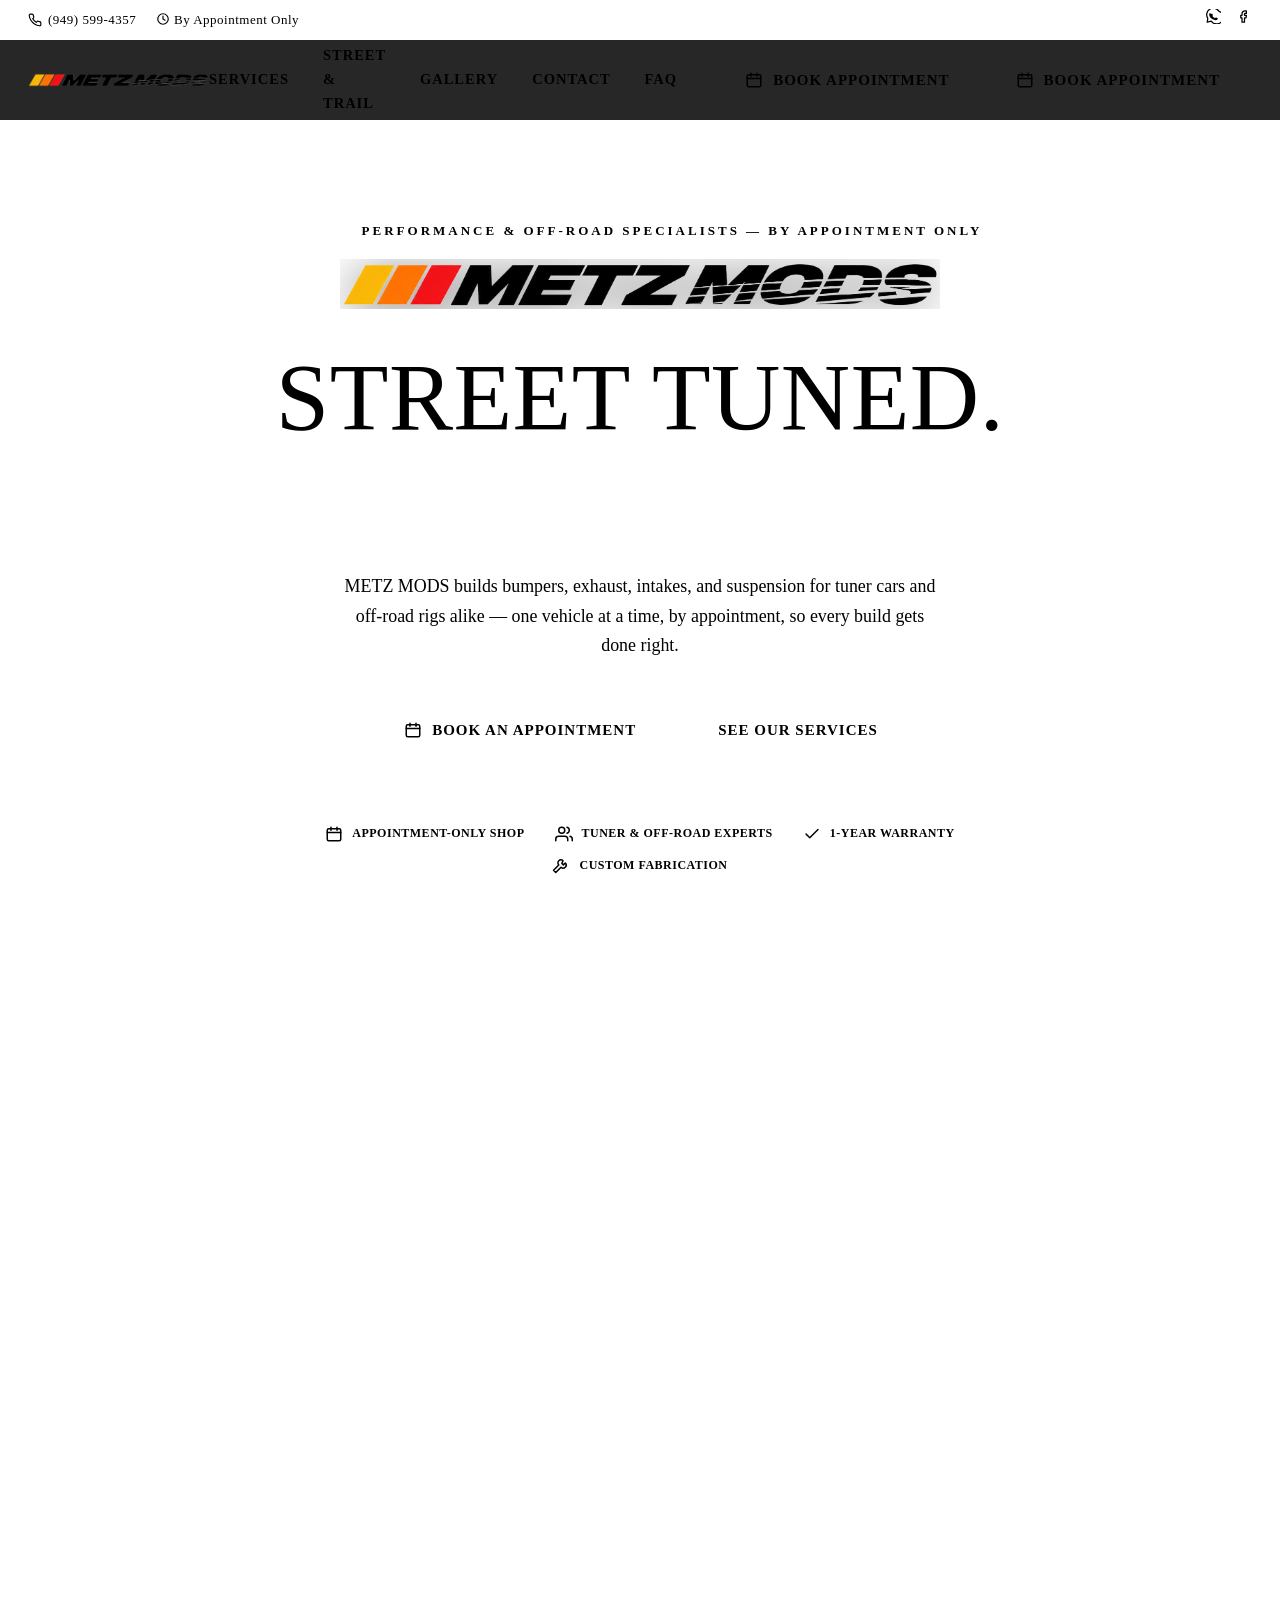
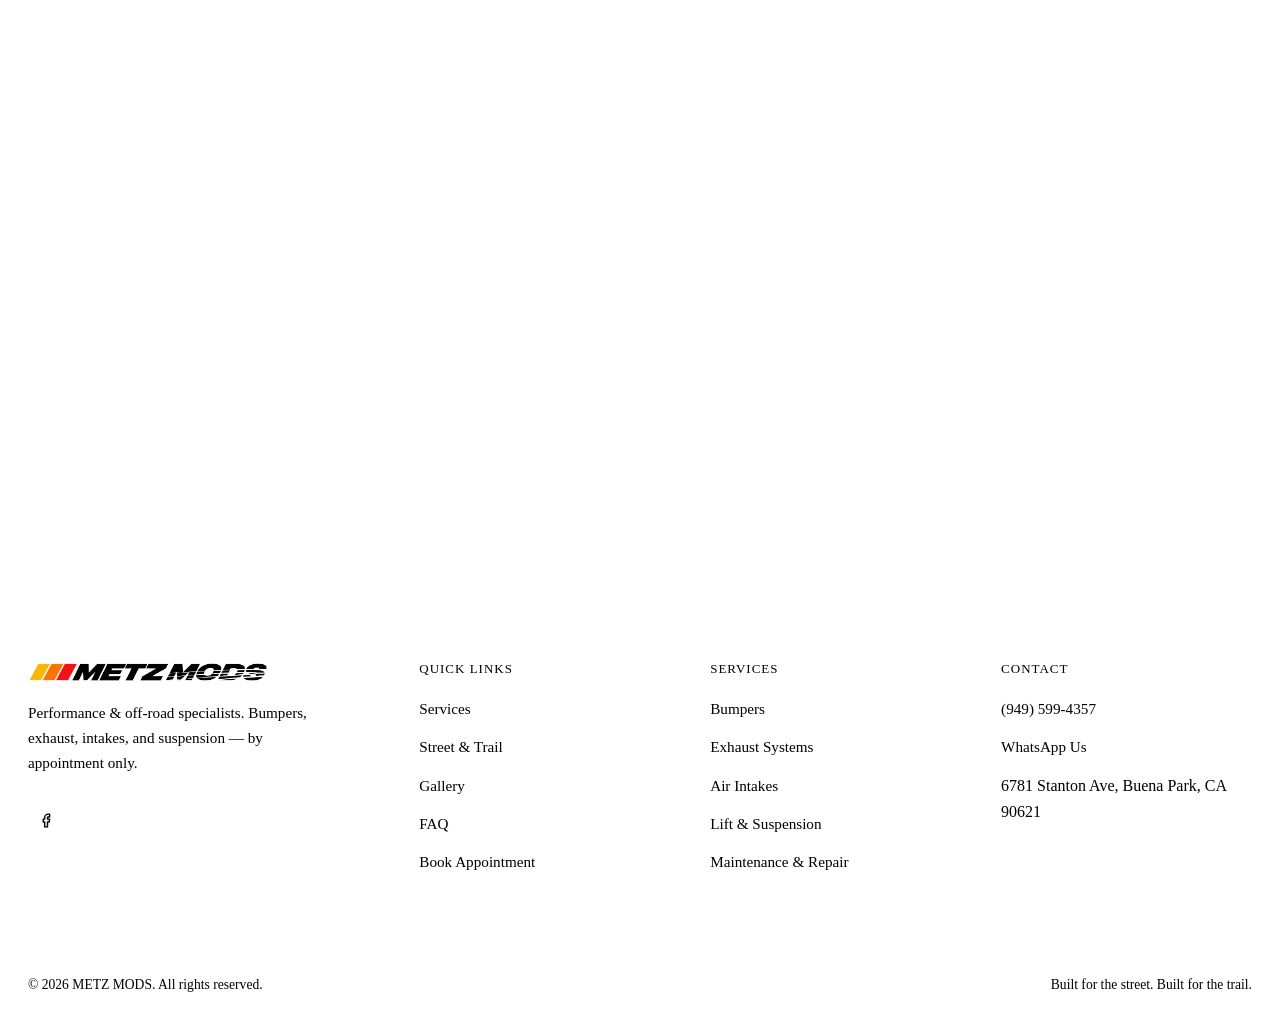
==== index.html @ 1cc4e823 "Add files via upload" ====
<!DOCTYPE html>
<html lang="en">
<head>
<meta charset="UTF-8">
<meta name="viewport" content="width=device-width, initial-scale=1.0">
<title>METZ MODS | Performance &amp; Off-Road Modification Shop</title>
<meta name="description" content="METZ MODS builds bumpers, exhaust, air intakes, and lift & suspension for tuner cars and off-road rigs, plus brakes, fluids, and engine & transmission maintenance. By appointment only in Buena Park, CA.">
<meta name="theme-color" content="#0a0a0a">
<meta property="og:title" content="METZ MODS | Performance & Off-Road Modification Shop">
<meta property="og:description" content="Performance builds and maintenance for tuner cars and off-road rigs — bumpers, exhaust, intakes, suspension, brakes, fluids, and more. By appointment only.">
<meta property="og:type" content="website">
<link rel="icon" href="data:image/svg+xml,<svg xmlns='http://www.w3.org/2000/svg' viewBox='0 0 100 100'><text y='.9em' font-size='90'>🏁</text></svg>">
<link rel="preconnect" href="https://fonts.googleapis.com">
<link rel="preconnect" href="https://fonts.gstatic.com" crossorigin>
<link href="https://fonts.googleapis.com/css2?family=Bebas+Neue&family=Barlow:ital,wght@0,400;0,500;0,600;0,700;1,600&family=Barlow+Condensed:wght@500;600;700&display=swap" rel="stylesheet">
<link rel="stylesheet" href="styles.css">
</head>
<body>
<a href="#main" class="skip-link">Skip to content</a>

<!-- Hidden SVG icon library -->
<svg style="display:none" aria-hidden="true">
<symbol id="i-phone" viewBox="0 0 24 24"><path d="M22 16.92v3a2 2 0 0 1-2.18 2 19.79 19.79 0 0 1-8.63-3.07 19.5 19.5 0 0 1-6-6 19.79 19.79 0 0 1-3.07-8.67A2 2 0 0 1 4.11 2h3a2 2 0 0 1 2 1.72c.13.96.36 1.9.7 2.81a2 2 0 0 1-.45 2.11L8.09 9.91a16 16 0 0 0 6 6l1.27-1.27a2 2 0 0 1 2.11-.45c.91.34 1.85.57 2.81.7A2 2 0 0 1 22 16.92z"/></symbol>
<symbol id="i-mail" viewBox="0 0 24 24"><rect x="3" y="5" width="18" height="14" rx="2"/><path d="M3 7l9 6 9-6"/></symbol>
<symbol id="i-pin" viewBox="0 0 24 24"><path d="M12 21s-7-6.5-7-11a7 7 0 0 1 14 0c0 4.5-7 11-7 11z"/><circle cx="12" cy="10" r="2.5"/></symbol>
<symbol id="i-clock" viewBox="0 0 24 24"><circle cx="12" cy="12" r="9"/><path d="M12 7v5l3.5 2"/></symbol>
<symbol id="i-check" viewBox="0 0 24 24"><path d="M20 6L9 17l-5-5"/></symbol>
<symbol id="i-chevron" viewBox="0 0 24 24"><path d="M6 9l6 6 6-6"/></symbol>
<symbol id="i-arrow" viewBox="0 0 24 24"><path d="M5 12h14M13 6l6 6-6 6"/></symbol>
<symbol id="i-menu" viewBox="0 0 24 24"><path d="M3 6h18M3 12h18M3 18h18"/></symbol>
<symbol id="i-close" viewBox="0 0 24 24"><path d="M18 6L6 18M6 6l12 12"/></symbol>
<symbol id="i-calendar" viewBox="0 0 24 24"><rect x="3" y="5" width="18" height="16" rx="2"/><path d="M3 10h18M8 3v4M16 3v4"/></symbol>
<symbol id="i-wrench" viewBox="0 0 24 24"><path d="M14.7 6.3a4 4 0 1 0-5.66 5.66L2 19l3 3 7.04-7.04a4 4 0 0 0 5.66-5.66l-2.5 2.5-2-2z"/></symbol>
<symbol id="i-shield" viewBox="0 0 24 24"><path d="M12 3l8 3v6c0 5-3.5 8.5-8 9-4.5-.5-8-4-8-9V6z"/></symbol>
<symbol id="i-tag" viewBox="0 0 24 24"><path d="M20.6 12.6L12.6 20.6a2 2 0 0 1-2.83 0l-8-8V3h9.4l8.4 8.4a2 2 0 0 1 0 2.83z"/><circle cx="7.5" cy="7.5" r="1.2"/></symbol>
<symbol id="i-users" viewBox="0 0 24 24"><path d="M17 21v-2a4 4 0 0 0-4-4H5a4 4 0 0 0-4 4v2"/><circle cx="9" cy="7" r="4"/><path d="M23 21v-2a4 4 0 0 0-3-3.87M16 3.13a4 4 0 0 1 0 7.75"/></symbol>
<symbol id="i-car" viewBox="0 0 24 24"><path d="M5 17h14M5 17a2 2 0 1 1-4 0M5 17V9l2-4h10l2 4v8M19 17a2 2 0 1 0 4 0M1 13h22"/></symbol>
<symbol id="i-truck" viewBox="0 0 24 24"><path d="M3 17V7a1 1 0 0 1 1-1h9v11M3 17a2 2 0 1 0 4 0M3 17h4m6 0a2 2 0 1 0 4 0m-4 0h4m0 0h3v-5l-3-4h-3v9"/></symbol>
<symbol id="i-whatsapp" viewBox="0 0 24 24"><path d="M20.5 3.5a10.5 10.5 0 0 0-17.7 11.4L2 21l6.3-1.7A10.5 10.5 0 1 0 20.5 3.5z"/><path d="M8.4 8.1c.3-.5.5-.5.8-.5h.5c.2 0 .4 0 .5.5.2.4.6 1.5.7 1.6.1.2.1.3 0 .5s-.2.3-.4.5-.3.3-.1.6c.2.3.7 1.2 1.6 1.9 1.1.9 1.9 1.2 2.2 1.4.3.1.5.1.6-.1.2-.2.6-.7.8-1 .2-.2.4-.2.6-.1.3.1 1.6.8 1.9.9.3.1.5.2.6.3.1.2.1.9-.2 1.7-.4.8-1.8 1.4-2.5 1.5-.6.1-1.4.2-4.5-1-3.2-1.3-5.1-4.4-5.2-4.6-.1-.2-1.2-1.7-1.2-3.2s.8-2.3 1.1-2.6z" fill="currentColor" stroke="none"/></symbol>
<symbol id="i-facebook" viewBox="0 0 24 24"><path d="M15 3h-2a5 5 0 0 0-5 5v2H6v4h2v7h4v-7h2.5l.5-4H12V8a1 1 0 0 1 1-1h2z"/></symbol>
</svg>

<!-- ============ UTILITY BAR ============ -->
<div class="utility-bar">
  <div class="container">
    <div class="utility-left">
      <a href="tel:+19495994357"><svg class="icon"><use href="#i-phone"/></svg>(949) 599-4357</a>
      <span><svg class="icon" style="color:var(--orange);vertical-align:-2px;"><use href="#i-clock"/></svg> By Appointment Only</span>
    </div>
    <div class="utility-social">
      <a href="https://wa.me/19495994357" target="_blank" rel="noopener" aria-label="WhatsApp"><svg class="icon"><use href="#i-whatsapp"/></svg></a>
      <a href="#" aria-label="Facebook"><svg class="icon"><use href="#i-facebook"/></svg></a>
    </div>
  </div>
</div>

<!-- ============ HEADER ============ -->
<header id="site-header">
  <div class="container">
    <nav>
      <a href="index.html" class="brand" aria-label="Metz Mods home">
        <img src="metz-logo.webp" alt="Metz Mods" class="brand-logo">
      </a>
      <div class="nav-links" id="navLinks">
        <button class="nav-toggle close-menu" id="closeMenu" aria-label="Close menu"><svg class="icon"><use href="#i-close"/></svg></button>
        <a href="index.html#services" data-nav>Services</a>
        <a href="index.html#street-trail" data-nav>Street &amp; Trail</a>
        <a href="index.html#gallery" data-nav>Gallery</a>
        <a href="index.html#contact" data-nav>Contact</a>
        <a href="faq.html" data-nav>FAQ</a>
        <a href="index.html#contact" class="btn btn-primary" data-nav><svg class="icon"><use href="#i-calendar"/></svg>Book Appointment</a>
      </div>
      <div class="nav-cta">
        <a href="index.html#contact" class="btn btn-primary"><svg class="icon"><use href="#i-calendar"/></svg>Book Appointment</a>
        <button class="nav-toggle" id="openMenu" aria-label="Open menu" aria-expanded="false"><svg class="icon"><use href="#i-menu"/></svg></button>
      </div>
    </nav>
  </div>
</header>

<main id="main">

<!-- ============ HERO ============ -->
  <section class="hero">
    <div class="hero-bg" aria-hidden="true"></div>
    <div class="container hero-inner">
      <p class="kicker hero-anim d1" style="justify-content:center;"><span style="width:22px;height:2px;background:var(--gradient);display:inline-block;"></span> Performance &amp; Off-Road Specialists — By Appointment Only</p>
      <div class="hero-logo hero-anim d2" role="img" aria-label="Metz Mods logo"></div>
      <h1 class="hero-anim d3"><span>Street Tuned.</span><span class="gradient-text">Trail Ready.</span></h1>
      <p class="hero-sub hero-anim d4">METZ MODS builds bumpers, exhaust, intakes, and suspension for tuner cars and off-road rigs alike — one vehicle at a time, by appointment, so every build gets done right.</p>
      <div class="hero-ctas hero-anim d5">
        <a href="#contact" class="btn btn-primary"><svg class="icon"><use href="#i-calendar"/></svg>Book an Appointment</a>
        <a href="#services" class="btn btn-outline">See Our Services</a>
      </div>
      <div class="hero-badges hero-anim d6">
        <div class="hero-badge"><svg class="icon"><use href="#i-calendar"/></svg><span>Appointment-Only Shop</span></div>
        <div class="hero-badge"><svg class="icon"><use href="#i-users"/></svg><span>Tuner &amp; Off-Road Experts</span></div>
        <div class="hero-badge"><svg class="icon"><use href="#i-check"/></svg><span>1-Year Warranty</span></div>
        <div class="hero-badge"><svg class="icon"><use href="#i-wrench"/></svg><span>Custom Fabrication</span></div>
      </div>
    </div>
  </section>

  <!-- ============ CONTACT / BOOKING ============ -->
  <section id="contact">
    <div class="container">
      <div class="section-head reveal">
        <p class="kicker">Let's Build Something</p>
        <h2>Book Your Appointment</h2>
        <p>The fastest way to book is a phone call — we'll talk through your vehicle and get you on the schedule right there.</p>
      </div>
      <div class="contact-primary reveal">
        <a href="tel:+19495994357" class="btn btn-primary contact-call-btn">
          <svg class="icon"><use href="#i-phone"/></svg>
          Call (949) 599-4357
        </a>
        <a href="https://wa.me/19495994357?text=Hi%2C%20I%27d%20like%20to%20book%20an%20appointment%20at%20METZ%20MODS." class="contact-whatsapp-link" target="_blank" rel="noopener">
          <svg class="icon"><use href="#i-whatsapp"/></svg>
          Can't talk? Message us on WhatsApp instead
        </a>
      </div>
      <div class="contact-info-strip reveal">
        <div class="info-block"><div class="icon-badge"><svg><use href="#i-pin"/></svg></div><div><h4>Shop Location</h4><p>6781 Stanton Ave<br>Buena Park, CA 90621</p></div></div>
        <div class="info-block"><div class="icon-badge"><svg><use href="#i-clock"/></svg></div><div><h4>Hours</h4><p>By Appointment Only</p></div></div>
      </div>
    </div>
  </section>

  <!-- ============ BUILDS (photo gallery) ============ -->
  <section id="gallery">
    <div class="container">
      <div class="builds-head reveal">
        <div class="section-head" style="margin-bottom:0;">
          <p class="kicker">See It In Action</p>
          <h2>Recent Builds</h2>
          <p>A look at real vehicles that have come through the shop — street and trail alike.</p>
        </div>
        <a href="#" class="btn btn-outline"><svg class="icon"><use href="#i-facebook"/></svg>Follow Us on Facebook</a>
      </div>
      <div class="builds-columns reveal">
        <div class="builds-col">
          <p class="builds-col-label street">Street</p>
          <div class="builds-photo-grid">
            <div class="build-photo"><img src="street-bmw.webp" alt="BMW E46 stance build" loading="lazy"><span class="build-caption">BMW E46 — Stance Build</span></div>
            <div class="build-photo"><img src="street-lexus.webp" alt="Lexus IS300 street build" loading="lazy"><span class="build-caption">Lexus IS300 — Street Build</span></div>
            <div class="build-photo"><img src="street-engine.webp" alt="Turbo engine bay build" loading="lazy"><span class="build-caption">Built For Boost</span></div>
            <div class="build-photo"><img src="street-coilover.webp" alt="Coilover suspension install" loading="lazy"><span class="build-caption">Coilover Install</span></div>
          </div>
        </div>
        <div class="builds-col">
          <p class="builds-col-label trail">Trail</p>
          <div class="builds-photo-grid">
            <div class="build-photo"><img src="trail-4runner.webp" alt="Toyota 4Runner trail rig" loading="lazy"><span class="build-caption">Toyota 4Runner — Trail Rig</span></div>
            <div class="build-photo"><img src="trail-jeep.webp" alt="Jeep Cherokee trail ready" loading="lazy"><span class="build-caption">Jeep Cherokee — Trail Ready</span></div>
            <div class="build-photo"><img src="trail-frontier.webp" alt="Nissan Frontier off-road build" loading="lazy"><span class="build-caption">Nissan Frontier — Off-Road Build</span></div>
            <div class="build-photo"><img src="trail-suspension.webp" alt="Long-travel suspension detail" loading="lazy"><span class="build-caption">Long-Travel Suspension</span></div>
          </div>
        </div>
      </div>
    </div>
  </section>

  <!-- ============ SERVICES ============ -->
  <section id="services">
    <div class="container">
      <div class="section-head reveal">
        <p class="kicker">What We Build</p>
        <h2>Four Specialties.<br>Every Kind Of Ride.</h2>
        <p>Whatever's in your driveway, these are the builds we live for.</p>
      </div>
      <div class="services-grid reveal">
        <div class="service-card">
          <div class="icon-badge"><svg viewBox="0 0 48 48"><path d="M4 26c0-6 4-8 10-8h20c6 0 10 2 10 8v4c0 3-2 4-6 4H10c-4 0-6-1-6-4z"/><circle cx="14" cy="26" r="2.4"/><circle cx="34" cy="26" r="2.4"/><line x1="20" y1="24" x2="28" y2="24"/><line x1="20" y1="29" x2="28" y2="29"/></svg></div>
          <h3>Bumpers</h3>
          <p>Aggressive street-style lips and valances, or heavy-duty off-road bumpers with winch mounts and skid protection — built to match your vehicle's mission.</p>
        </div>
        <div class="service-card">
          <div class="icon-badge"><svg viewBox="0 0 48 48"><line x1="4" y1="24" x2="30" y2="24"/><line x1="4" y1="19" x2="22" y2="19"/><line x1="4" y1="29" x2="22" y2="29"/><rect x="30" y="16" width="10" height="16" rx="5"/><circle cx="40" cy="24" r="3"/><line x1="44" y1="17" x2="47" y2="14"/><line x1="44" y1="24" x2="47.5" y2="24"/><line x1="44" y1="31" x2="47" y2="34"/></svg></div>
          <h3>Exhaust Systems</h3>
          <p>Turbo-back systems and resonator deletes for an aggressive street tone, or clearance-focused cat-back setups engineered to survive the trail.</p>
        </div>
        <div class="service-card">
          <div class="icon-badge"><svg viewBox="0 0 48 48"><path d="M14 14h20l-6 20h-8z"/><line x1="17.5" y1="19" x2="30.5" y2="19"/><line x1="19" y1="24" x2="29" y2="24"/><line x1="20.5" y1="29" x2="27.5" y2="29"/><path d="M24 9v5"/><path d="M18.5 7l2.5 3M29.5 7L27 10"/></svg></div>
          <h3>Air Intakes</h3>
          <p>Cold air intakes for extra power and induction sound on the street, or sealed, high-clearance intakes ready for dust, mud, and water crossings.</p>
        </div>
        <div class="service-card">
          <div class="icon-badge"><svg viewBox="0 0 48 48"><line x1="24" y1="4" x2="24" y2="12"/><path d="M24 12l-6.5 3L30 18l-12.5 3L30 24l-12.5 3L30 30l-6 3"/><line x1="24" y1="33" x2="24" y2="44"/><line x1="13" y1="4" x2="35" y2="4"/><line x1="13" y1="44" x2="35" y2="44"/></svg></div>
          <h3>Lift &amp; Suspension</h3>
          <p>Coilovers and lowering kits for a dialed-in stance, or heavy-duty lift kits for bigger tires and serious ground clearance.</p>
        </div>
      </div>
    </div>
  </section>

  <!-- ============ STREET / TRAIL SPLIT ============ -->
  <section id="street-trail" style="padding-top:0;">
    <div class="container">
      <div class="section-head center reveal" style="margin-left:auto;margin-right:auto;">
        <p class="kicker">One Shop, Every Build</p>
        <h2>Built For The Street.<br>Built For The Trail.</h2>
      </div>
      <div class="st-toggle reveal" role="tablist" aria-label="Choose Street or Trail">
        <span class="st-toggle-indicator" aria-hidden="true"></span>
        <button class="st-tab" role="tab" aria-selected="true" aria-controls="st-panel-street" id="st-tab-street" data-target="street">Street</button>
        <button class="st-tab" role="tab" aria-selected="false" tabindex="-1" aria-controls="st-panel-trail" id="st-tab-trail" data-target="trail">Trail</button>
      </div>
      <div class="st-panels reveal">
        <div class="st-panel street active" id="st-panel-street" role="tabpanel" aria-labelledby="st-tab-street">
          <div class="split-label">STREET</div>
          <p class="split-tagline">Stance. Sound. Speed.</p>
          <ul class="split-list">
            <li style="--i:0"><svg class="icon"><use href="#i-check"/></svg>Lowered, dialed-in stance builds</li>
            <li style="--i:1"><svg class="icon"><use href="#i-check"/></svg>Aggressive exhaust tone &amp; bolt-on power</li>
            <li style="--i:2"><svg class="icon"><use href="#i-check"/></svg>Show-ready fit and finish</li>
          </ul>
        </div>
        <div class="st-panel trail" id="st-panel-trail" role="tabpanel" aria-labelledby="st-tab-trail" aria-hidden="true">
          <div class="split-label">TRAIL</div>
          <p class="split-tagline">Clearance. Capability. Confidence.</p>
          <ul class="split-list">
            <li style="--i:0"><svg class="icon"><use href="#i-check"/></svg>Bigger tire &amp; wheel fitment</li>
            <li style="--i:1"><svg class="icon"><use href="#i-check"/></svg>Trail-tested protection &amp; armor</li>
            <li style="--i:2"><svg class="icon"><use href="#i-check"/></svg>Backcountry-ready reliability</li>
          </ul>
        </div>
      </div>
    </div>
  </section>

  <!-- ============ MAINTENANCE & REPAIR ============ -->
  <section id="maintenance" style="background:var(--charcoal);border-top:1px solid var(--border);border-bottom:1px solid var(--border);">
    <div class="container">
      <div class="section-head reveal">
        <p class="kicker">Keeping It Running</p>
        <h2>Maintenance &amp; Repair</h2>
        <p>Not every visit is about a build. We keep stock and modified vehicles running right, backed by the same 1-year warranty as everything else we touch.</p>
      </div>
      <div class="services-grid reveal">
        <div class="service-card">
          <div class="icon-badge"><svg viewBox="0 0 48 48"><circle cx="24" cy="24" r="15"/><circle cx="24" cy="24" r="4"/><line x1="24" y1="9" x2="24" y2="14"/><line x1="24" y1="34" x2="24" y2="39"/><line x1="9" y1="24" x2="14" y2="24"/><line x1="34" y1="24" x2="39" y2="24"/><path d="M14.5 14.5l3.2 3.2M30.3 30.3l3.2 3.2M14.5 33.5l3.2-3.2M30.3 17.7l3.2-3.2"/></svg></div>
          <h3>Brakes</h3>
          <p>Pads, rotors, and full brake service — stopping power matters as much as making power.</p>
        </div>
        <div class="service-card">
          <div class="icon-badge"><svg viewBox="0 0 48 48"><path d="M24 8c6 8 10 14.5 10 19.5a10 10 0 0 1-20 0C14 22.5 18 16 24 8z"/></svg></div>
          <h3>Fluids</h3>
          <p>Oil changes and fluid service on full-synthetic Mobil 1 and Royal Purple, done on schedule.</p>
        </div>
        <div class="service-card">
          <div class="icon-badge"><svg viewBox="0 0 48 48"><rect x="9" y="18" width="21" height="16" rx="2"/><rect x="13" y="10" width="5" height="8"/><rect x="21" y="10" width="5" height="8"/><circle cx="35" cy="26" r="5"/><line x1="40" y1="26" x2="43" y2="26"/></svg></div>
          <h3>Engine Maintenance</h3>
          <p>Scheduled service and repair to keep it reliable. For intake and exhaust builds, see Our Specialties above.</p>
        </div>
        <div class="service-card">
          <div class="icon-badge"><svg viewBox="0 0 48 48"><circle cx="24" cy="24" r="7"/><path d="M24 8v6M24 34v6M8 24h6M34 24h6M13.5 13.5l4.2 4.2M30.3 30.3l4.2 4.2M13.5 34.5l4.2-4.2M30.3 17.7l4.2-4.2"/></svg></div>
          <h3>Transmission Maintenance</h3>
          <p>Fluid service and maintenance to keep manual and automatic transmissions shifting smoothly.</p>
        </div>
      </div>
    </div>
  </section>
</main>

<!-- ============ FOOTER ============ -->
<footer>
  <div class="container">
    <div class="footer-top">
      <div class="footer-brand">
        <a href="index.html" class="brand" aria-label="Metz Mods home">
          <img src="metz-logo.webp" alt="Metz Mods" class="brand-logo">
        </a>
        <p>Performance &amp; off-road specialists. Bumpers, exhaust, intakes, and suspension — by appointment only.</p>
        <div class="footer-social">
          <a href="#" aria-label="Facebook"><svg class="icon"><use href="#i-facebook"/></svg></a>
        </div>
      </div>
      <div class="footer-col">
        <h4>Quick Links</h4>
        <ul>
          <li><a href="index.html#services">Services</a></li>
          <li><a href="index.html#street-trail">Street &amp; Trail</a></li>
          <li><a href="index.html#gallery">Gallery</a></li>
          <li><a href="faq.html">FAQ</a></li>
          <li><a href="index.html#contact">Book Appointment</a></li>
        </ul>
      </div>
      <div class="footer-col">
        <h4>Services</h4>
        <ul>
          <li><a href="index.html#services">Bumpers</a></li>
          <li><a href="index.html#services">Exhaust Systems</a></li>
          <li><a href="index.html#services">Air Intakes</a></li>
          <li><a href="index.html#services">Lift &amp; Suspension</a></li>
          <li><a href="index.html#maintenance">Maintenance &amp; Repair</a></li>
        </ul>
      </div>
      <div class="footer-col">
        <h4>Contact</h4>
        <ul>
          <li><a href="tel:+19495994357">(949) 599-4357</a></li>
          <li><a href="https://wa.me/19495994357" target="_blank" rel="noopener">WhatsApp Us</a></li>
          <li><span style="color:var(--gray);">6781 Stanton Ave, Buena Park, CA 90621</span></li>
        </ul>
      </div>
    </div>
    <div class="footer-bottom">
      <span>© 2026 METZ MODS. All rights reserved.</span>
      <span>Built for the street. Built for the trail.</span>
    </div>
  </div>
</footer>

<div class="float-book" id="floatBook"><a href="tel:+19495994357" class="btn btn-primary"><svg class="icon"><use href="#i-phone"/></svg>Call Now</a></div>

<script src="script.js"></script>
</body>
</html>
---- styles.css ----
<style>
/* ============ VARIABLES ============ */
:root{
  --black:#0a0a0a;
  --charcoal:#141414;
  --charcoal-2:#1b1b1b;
  --border:#282828;
  --white:#f5f4f1;
  --gray:#b6b5b1;
  --gray-dim:#807f7b;
  --yellow:#fab808;
  --orange:#fe7303;
  --red:#f21418;
  --gradient:linear-gradient(100deg,var(--yellow) 0%,var(--orange) 52%,var(--red) 100%);
  --font-display:'Bebas Neue',sans-serif;
  --font-label:'Barlow Condensed',sans-serif;
  --font-body:'Barlow',sans-serif;
  --container:1240px;
  --cut:14px;
}

/* ============ RESET / BASE ============ */
*,*::before,*::after{box-sizing:border-box;margin:0;padding:0;}
html{scroll-behavior:smooth;}
@media (prefers-reduced-motion:reduce){
  html{scroll-behavior:auto;}
  *,*::before,*::after{animation-duration:.001ms !important;animation-iteration-count:1 !important;transition-duration:.001ms !important;scroll-behavior:auto !important;}
}
body{background:var(--black);color:var(--white);font-family:var(--font-body);font-size:16px;line-height:1.65;overflow-x:hidden;-webkit-font-smoothing:antialiased;}
img{max-width:100%;display:block;}
a{color:inherit;text-decoration:none;}
ul{list-style:none;}
button,input,select,textarea{font-family:inherit;font-size:inherit;color:inherit;background:none;border:none;}
button{cursor:pointer;}
.container{max-width:var(--container);margin:0 auto;padding:0 28px;}
section{padding:112px 0;}
@media (max-width:900px){section{padding:80px 0;}}
@media (max-width:560px){section{padding:64px 0;} .container{padding:0 20px;}}
:focus-visible{outline:2px solid var(--yellow);outline-offset:3px;}
.sr-only{position:absolute;width:1px;height:1px;padding:0;margin:-1px;overflow:hidden;clip:rect(0,0,0,0);white-space:nowrap;border:0;}
.skip-link{position:absolute;top:-100px;left:12px;background:var(--yellow);color:var(--black);padding:10px 18px;font-family:var(--font-label);font-weight:700;text-transform:uppercase;letter-spacing:1px;z-index:999;transition:top .2s;}
.skip-link:focus{top:12px;}
.icon{width:20px;height:20px;fill:none;stroke:currentColor;stroke-width:2;stroke-linecap:round;stroke-linejoin:round;flex-shrink:0;}

/* ============ TYPE ============ */
h1,h2,h3,h4{font-family:var(--font-display);font-weight:400;letter-spacing:.5px;line-height:1.03;text-transform:uppercase;}
h1,h2{font-size:clamp(2.3rem,4.6vw,3.8rem);}
h3{font-size:1.55rem;letter-spacing:.3px;}
p{color:var(--gray);}
.kicker{display:flex;align-items:center;gap:10px;font-family:var(--font-label);font-weight:700;text-transform:uppercase;letter-spacing:3px;font-size:13px;color:var(--orange);margin-bottom:18px;}
.kicker::before{content:'';width:22px;height:2px;background:var(--gradient);}
.section-head{max-width:640px;margin-bottom:60px;}
.section-head p{margin-top:16px;font-size:1.06rem;}
.section-head.center{margin-left:auto;margin-right:auto;text-align:center;}
.section-head.center .kicker{justify-content:center;}
.section-head.center .kicker::before{display:none;}
.gradient-text{background:var(--gradient);-webkit-background-clip:text;background-clip:text;-webkit-text-fill-color:transparent;color:transparent;}

/* ============ BUTTONS ============ */
.btn{position:relative;display:inline-flex;align-items:center;gap:10px;padding:17px 32px 17px 34px;font-family:var(--font-label);font-weight:700;text-transform:uppercase;letter-spacing:1px;font-size:15px;clip-path:polygon(var(--cut) 0,100% 0,calc(100% - var(--cut)) 100%,0 100%);transition:transform .2s ease,box-shadow .2s ease,background .2s ease,color .2s ease;white-space:nowrap;}
.btn .icon{width:18px;height:18px;}
.btn-primary{background:var(--gradient);color:var(--black);}
.btn-primary:hover{transform:translate(-3px,-3px);box-shadow:5px 5px 0 0 var(--charcoal-2),5px 5px 0 1px var(--border);}
.btn-outline{background:transparent;color:var(--white);box-shadow:inset 0 0 0 2px var(--border);}
.btn-outline:hover{box-shadow:inset 0 0 0 2px var(--white);}
.btn-block{width:100%;justify-content:center;padding-left:32px;}

/* ============ UTILITY BAR ============ */
.utility-bar{background:var(--charcoal);border-bottom:1px solid var(--border);font-family:var(--font-label);font-size:13px;letter-spacing:.5px;}
.utility-bar .container{display:flex;align-items:center;justify-content:space-between;height:40px;}
.utility-left{display:flex;align-items:center;gap:20px;color:var(--gray);}
.utility-left a{display:flex;align-items:center;gap:6px;transition:color .2s;}
.utility-left a:hover{color:var(--yellow);}
.utility-left .icon{width:14px;height:14px;color:var(--orange);}
.utility-social{display:flex;align-items:center;gap:16px;}
.utility-social a{color:var(--gray);transition:color .2s;}
.utility-social a:hover{color:var(--yellow);}
.utility-social .icon{width:15px;height:15px;}
@media (max-width:700px){.utility-left span:nth-child(2){display:none;}}
@media (max-width:520px){.utility-bar{display:none;}}

/* ============ HEADER / NAV ============ */
header{position:sticky;top:0;z-index:100;background:rgba(10,10,10,.88);backdrop-filter:blur(10px);border-bottom:1px solid var(--border);transition:box-shadow .3s;}
header.scrolled{box-shadow:0 10px 30px -12px rgba(0,0,0,.6);}
nav{display:flex;align-items:center;justify-content:space-between;height:80px;}
.brand{display:flex;align-items:center;}
.brand-logo{width:220px;aspect-ratio:1722/141;height:auto;display:block;}
@media (max-width:480px){.brand-logo{width:170px;}}
.footer-brand .brand-logo{width:240px;}
.nav-links{display:flex;align-items:center;gap:34px;font-family:var(--font-label);font-weight:600;text-transform:uppercase;letter-spacing:1px;font-size:14.5px;}
.nav-links a:not(.btn){position:relative;padding:6px 0;color:var(--white);}
.nav-links a:not(.btn)::after{content:'';position:absolute;left:0;bottom:0;width:0;height:2px;background:var(--gradient);transition:width .25s ease;}
.nav-links a:not(.btn):hover::after{width:100%;}
.nav-cta{display:flex;align-items:center;gap:18px;}
.nav-toggle{display:none;width:44px;height:44px;align-items:center;justify-content:center;color:var(--white);}
@media (max-width:900px){
  .nav-links{position:fixed;top:0;right:0;height:100vh;width:min(78vw,340px);background:var(--charcoal);flex-direction:column;justify-content:center;align-items:flex-start;gap:30px;padding:40px;box-shadow:-20px 0 40px rgba(0,0,0,.4);transform:translateX(100%);transition:transform .35s ease;border-left:1px solid var(--border);}
  .nav-links.open{transform:translateX(0);}
  .nav-links a:not(.btn){font-size:20px;}
  .nav-links .btn{margin-top:10px;}
  .nav-toggle{display:flex;}
  .nav-cta .btn-primary{display:none;}
}
@media (min-width:901px){.nav-links .close-menu{display:none;}}

/* ============ HERO ============ */
.hero{position:relative;padding:100px 0 90px;overflow:hidden;}
.hero-bg{position:absolute;inset:0;z-index:0;background:radial-gradient(ellipse 70% 55% at 50% 22%, rgba(250,184,8,.10), transparent 65%),radial-gradient(ellipse 60% 50% at 50% 38%, rgba(242,20,24,.07), transparent 70%),var(--black);}
.hero-inner{position:relative;z-index:1;max-width:880px;margin:0 auto;text-align:center;}
.hero-logo{margin:0 auto 40px;width:min(600px,88vw);aspect-ratio:1722/141;background-image:url('metz-logo.webp');background-size:contain;background-repeat:no-repeat;background-position:center;filter:drop-shadow(0 6px 24px rgba(0,0,0,.5));}
.hero h1{font-size:clamp(3rem,9vw,6rem);}
.hero h1 span{display:block;}
.hero-sub{max-width:600px;margin:26px auto 40px;font-size:1.12rem;color:var(--gray);}
.hero-ctas{display:flex;flex-wrap:wrap;gap:16px;justify-content:center;margin-bottom:64px;}
.hero-badges{display:flex;flex-wrap:wrap;justify-content:center;gap:12px 30px;}
.hero-badge{display:flex;align-items:center;gap:9px;}
.hero-badge .icon{width:18px;height:18px;color:var(--orange);flex-shrink:0;}
.hero-badge span{font-family:var(--font-label);font-weight:600;text-transform:uppercase;letter-spacing:.5px;font-size:12px;color:var(--gray);white-space:nowrap;}
@media (max-width:700px){.hero{padding:64px 0 52px;} .hero-badges{gap:10px 20px;}}
@media (max-width:420px){.hero-badges{gap:10px 16px;} .hero-badge span{font-size:11px;}}

/* hero load-in animation */
.hero-anim{opacity:0;transform:translateY(18px);animation:heroUp .7s cubic-bezier(.2,.7,.2,1) forwards;}
.hero-logo.hero-anim{clip-path:inset(0 100% 0 0);animation:heroReveal .8s cubic-bezier(.2,.7,.2,1) forwards;}
@keyframes heroUp{to{opacity:1;transform:translateY(0);}}
@keyframes heroReveal{to{opacity:1;transform:translateY(0);clip-path:inset(0 0 0 0);}}
.hero-inner .d1{animation-delay:.05s;} .hero-inner .d2{animation-delay:.25s;} .hero-inner .d3{animation-delay:.55s;} .hero-inner .d4{animation-delay:.7s;} .hero-inner .d5{animation-delay:.85s;} .hero-inner .d6{animation-delay:1s;}

/* ============ SCROLL REVEAL ============ */
.reveal{opacity:0;transform:translateY(24px);transition:opacity .6s ease,transform .6s ease;}
.reveal.in-view{opacity:1;transform:translateY(0);}

/* ============ SERVICES ============ */
.services-grid{display:grid;grid-template-columns:repeat(4,1fr);gap:1px;background:var(--border);border:1px solid var(--border);}
.service-card{background:var(--black);padding:40px 30px;transition:background .25s;}
.service-card:hover{background:var(--charcoal);}
.icon-badge{width:64px;height:64px;border-radius:50%;background:var(--gradient);display:flex;align-items:center;justify-content:center;margin-bottom:26px;}
.icon-badge svg{width:32px;height:32px;color:var(--black);fill:none;stroke:currentColor;stroke-width:2.4;stroke-linecap:round;stroke-linejoin:round;}
.service-card h3{margin-bottom:12px;}
.service-card p{font-size:.97rem;}
@media (max-width:900px){.services-grid{grid-template-columns:repeat(2,1fr);}}
@media (max-width:560px){.services-grid{grid-template-columns:1fr;}}

/* ============ STREET / TRAIL TOGGLE ============ */
.st-toggle{position:relative;display:flex;width:min(320px,100%);margin:0 auto 48px;background:var(--charcoal);border:1px solid var(--border);border-radius:100px;padding:5px;}
.st-toggle-indicator{position:absolute;top:5px;bottom:5px;left:5px;width:calc(50% - 5px);background:var(--gradient);border-radius:100px;transition:transform .45s cubic-bezier(.65,0,.35,1);}
.st-toggle.trail-active .st-toggle-indicator{transform:translateX(100%);}
.st-tab{position:relative;z-index:1;flex:1;border:none;background:transparent;padding:13px 20px;font-family:var(--font-label);font-weight:700;text-transform:uppercase;letter-spacing:1px;font-size:14px;color:var(--gray);cursor:pointer;border-radius:100px;transition:color .3s;}
.st-tab[aria-selected="true"]{color:var(--black);}
.st-panels{position:relative;display:grid;border:1px solid var(--border);}
.st-panel{grid-area:1/1;padding:60px 50px;position:relative;opacity:0;transform:translateY(10px);transition:opacity .4s ease,transform .4s ease;pointer-events:none;}
.st-panel.active{opacity:1;transform:translateY(0);pointer-events:auto;}
.st-panel.street{background:linear-gradient(155deg,var(--charcoal),var(--black));}
.st-panel.trail{background:linear-gradient(155deg,var(--black),var(--charcoal));}
.split-label{font-family:var(--font-display);font-size:clamp(2.6rem,5vw,4rem);line-height:1;margin-bottom:8px;}
.st-panel.street .split-label{color:var(--yellow);}
.st-panel.trail .split-label{color:var(--red);}
.split-tagline{font-family:var(--font-label);font-weight:600;text-transform:uppercase;letter-spacing:1px;color:var(--white);margin-bottom:24px;font-size:1.05rem;}
.split-list li{display:flex;gap:12px;align-items:flex-start;padding:10px 0;border-top:1px solid var(--border);color:var(--gray);font-size:.98rem;opacity:0;transform:translateX(-8px);transition:opacity .35s ease,transform .35s ease;transition-delay:calc(var(--i, 0) * .08s);}
.st-panel.active .split-list li{opacity:1;transform:translateX(0);}
.split-list li:first-child{border-top:none;}
.split-list .icon{width:16px;height:16px;margin-top:4px;color:var(--orange);}
@media (max-width:800px){.st-panel{padding:44px 30px;}}
@media (max-width:480px){.st-toggle{width:100%;}.st-tab{padding:12px 14px;font-size:13px;}}

/* ============ WHY US ============ */
.why-grid{display:grid;grid-template-columns:repeat(3,1fr);gap:44px 40px;}
.why-item{display:flex;gap:18px;}
.why-icon{flex-shrink:0;width:52px;height:52px;border-radius:50%;background:var(--charcoal);border:2px solid var(--orange);display:flex;align-items:center;justify-content:center;}
.why-icon .icon{width:24px;height:24px;color:var(--orange);}
.why-item h3{font-size:1.2rem;margin-bottom:8px;letter-spacing:.2px;}
.why-item p{font-size:.96rem;}
@media (max-width:900px){.why-grid{grid-template-columns:repeat(2,1fr);}}
@media (max-width:560px){.why-grid{grid-template-columns:1fr;}}

/* ============ PROCESS ============ */
.process-list{display:grid;grid-template-columns:repeat(4,1fr);gap:0;counter-reset:step;}
.process-item{position:relative;padding:0 28px 0 0;border-left:1px solid var(--border);padding-left:28px;}
.process-item:first-child{border-left:none;padding-left:0;}
.process-num{font-family:var(--font-display);font-size:3.4rem;background:var(--gradient);-webkit-background-clip:text;background-clip:text;-webkit-text-fill-color:transparent;color:transparent;line-height:1;margin-bottom:18px;}
.process-item h3{font-size:1.15rem;margin-bottom:10px;}
.process-item p{font-size:.94rem;}
@media (max-width:900px){.process-list{grid-template-columns:repeat(2,1fr);row-gap:44px;} .process-item:nth-child(3){border-left:none;padding-left:0;}}
@media (max-width:560px){.process-list{grid-template-columns:1fr;row-gap:36px;} .process-item{border-left:none !important;padding-left:0 !important;border-top:1px solid var(--border);padding-top:28px;} .process-item:first-child{border-top:none;padding-top:0;}}

/* ============ BUILDS (photo gallery) ============ */
.builds-head{display:flex;flex-wrap:wrap;justify-content:space-between;align-items:flex-end;gap:24px;margin-bottom:48px;}
.builds-columns{display:grid;grid-template-columns:1fr 1fr;gap:44px;}
.builds-col-label{display:flex;align-items:center;gap:10px;font-family:var(--font-display);font-size:1.7rem;letter-spacing:1px;margin-bottom:20px;padding-bottom:14px;border-bottom:1px solid var(--border);}
.builds-col-label::before{content:'';width:22px;height:2px;}
.builds-col-label.street{color:var(--yellow);}
.builds-col-label.street::before{background:var(--yellow);}
.builds-col-label.trail{color:var(--red);}
.builds-col-label.trail::before{background:var(--red);}
.builds-photo-grid{display:grid;grid-template-columns:1fr 1fr;gap:12px;}
.build-photo{position:relative;aspect-ratio:4/3;overflow:hidden;background:var(--charcoal);border:1px solid var(--border);}
.build-photo img{width:100%;height:100%;object-fit:cover;transition:transform .5s ease;}
.build-photo:hover img{transform:scale(1.07);}
.build-caption{position:absolute;left:0;right:0;bottom:0;padding:24px 12px 10px;background:linear-gradient(to top, rgba(0,0,0,.88), transparent);font-family:var(--font-label);font-weight:600;text-transform:uppercase;letter-spacing:.5px;font-size:11px;color:var(--white);line-height:1.3;}
@media (max-width:800px){.builds-columns{grid-template-columns:1fr;gap:36px;}}
@media (max-width:480px){.builds-photo-grid{gap:8px;}}

/* ============ TESTIMONIALS ============ */
.testi-grid{display:grid;grid-template-columns:repeat(3,1fr);gap:1px;background:var(--border);border:1px solid var(--border);}
.testi-card{background:var(--black);padding:38px 32px;display:flex;flex-direction:column;}
.testi-quote{font-size:1.02rem;color:var(--white);margin-bottom:22px;flex-grow:1;}
.testi-quote::before{content:'"';color:var(--orange);font-family:var(--font-display);}
.testi-name{font-family:var(--font-label);font-weight:700;text-transform:uppercase;letter-spacing:.5px;font-size:13.5px;color:var(--gray);}
.testi-name span{color:var(--gray-dim);font-weight:500;text-transform:none;letter-spacing:0;}
@media (max-width:900px){.testi-grid{grid-template-columns:1fr;}}

/* ============ FAQ ============ */
.faq-list{max-width:800px;}
.faq-item{border-bottom:1px solid var(--border);}
.faq-item:first-child{border-top:1px solid var(--border);}
.faq-q{margin:0;}
.faq-trigger{width:100%;display:flex;justify-content:space-between;align-items:center;gap:20px;padding:26px 4px;cursor:pointer;font-family:var(--font-label);font-weight:600;font-size:1.08rem;letter-spacing:.2px;text-align:left;color:var(--white);}
.faq-trigger:hover{color:var(--yellow);}
.faq-chevron{color:var(--orange);transition:transform .35s cubic-bezier(.4,0,.2,1);flex-shrink:0;}
.faq-trigger[aria-expanded="true"] .faq-chevron{transform:rotate(180deg);}
.faq-answer-wrap{display:grid;grid-template-rows:0fr;transition:grid-template-rows .4s cubic-bezier(.4,0,.2,1);}
.faq-answer-wrap.open{grid-template-rows:1fr;}
.faq-answer{overflow:hidden;min-height:0;}
.faq-answer p{padding:0 4px 28px;max-width:680px;font-size:.98rem;}

/* ============ CONTACT ============ */
.contact-primary{max-width:520px;margin:0 auto 44px;display:flex;flex-direction:column;align-items:center;gap:22px;text-align:center;}
.contact-call-btn{font-size:19px;padding:26px 24px;width:100%;justify-content:center;gap:14px;animation:callPulse 2.8s ease-in-out infinite;}
.contact-call-btn .icon{width:24px;height:24px;}
.contact-call-btn:hover{animation-play-state:paused;}
@keyframes callPulse{0%,100%{box-shadow:0 0 0 0 rgba(254,115,3,.35);}50%{box-shadow:0 0 0 16px rgba(254,115,3,0);}}
.contact-whatsapp-link{display:inline-flex;align-items:center;gap:9px;color:var(--gray);font-family:var(--font-label);font-weight:600;text-transform:uppercase;letter-spacing:.5px;font-size:13px;padding:6px;transition:color .2s;}
.contact-whatsapp-link:hover{color:#25D366;}
.contact-whatsapp-link .icon{width:17px;height:17px;}
.contact-info-strip{display:grid;grid-template-columns:1fr 1fr;gap:20px;border:1px solid var(--border);padding:34px 38px;background:var(--black);max-width:720px;margin:0 auto;}
.info-block{display:flex;gap:16px;margin-bottom:0;}
.info-block .icon-badge{width:46px;height:46px;flex-shrink:0;margin-bottom:0;}
.info-block .icon-badge svg{width:22px;height:22px;}
.info-block h4{font-family:var(--font-label);text-transform:uppercase;letter-spacing:1px;font-size:13px;color:var(--gray-dim);margin-bottom:5px;}
.info-block p{color:var(--white);font-size:1rem;}
@media (max-width:700px){.contact-info-strip{grid-template-columns:1fr;gap:26px;}}
@media (max-width:480px){.contact-call-btn{font-size:16px;padding:22px 18px;}}

/* ============ FOOTER ============ */
footer{background:var(--charcoal);border-top:1px solid var(--border);padding:80px 0 0;}
.footer-top{display:grid;grid-template-columns:1.4fr 1fr 1fr 1fr;gap:40px;padding-bottom:60px;}
.footer-brand p{margin-top:18px;max-width:280px;font-size:.95rem;}
.footer-social{display:flex;gap:14px;margin-top:26px;}
.footer-social a{width:38px;height:38px;border:1px solid var(--border);display:flex;align-items:center;justify-content:center;color:var(--gray);transition:all .2s;}
.footer-social a:hover{color:var(--black);background:var(--gradient);border-color:transparent;}
.footer-social .icon{width:17px;height:17px;}
.footer-col h4{font-family:var(--font-label);text-transform:uppercase;letter-spacing:1px;font-size:13px;color:var(--gray-dim);margin-bottom:20px;}
.footer-col ul li{margin-bottom:12px;}
.footer-col a{color:var(--gray);font-size:.95rem;transition:color .2s;}
.footer-col a:hover{color:var(--yellow);}
.footer-bottom{border-top:1px solid var(--border);padding:26px 0;display:flex;flex-wrap:wrap;justify-content:space-between;gap:10px;font-size:.85rem;color:var(--gray-dim);}
@media (max-width:800px){.footer-top{grid-template-columns:1fr 1fr;}}
@media (max-width:520px){.footer-top{grid-template-columns:1fr;gap:36px;}}

/* ============ FLOATING BOOK BUTTON ============ */
.float-book{position:fixed;bottom:26px;right:26px;z-index:90;opacity:0;transform:translateY(20px) scale(.9);pointer-events:none;transition:opacity .3s,transform .3s;}
.float-book.show{opacity:1;transform:translateY(0) scale(1);pointer-events:auto;}
.float-book .btn{box-shadow:0 10px 30px -8px rgba(0,0,0,.6);}
@media (max-width:900px){.float-book{bottom:18px;right:18px;}}
/* ============ SIMPLE PAGE HEADER (secondary pages) ============ */
.page-hero{padding:76px 0 36px;text-align:center;}
.page-hero h1{margin:0;}
.page-hero .kicker{justify-content:center;}
.page-hero p{max-width:580px;margin:18px auto 0;}
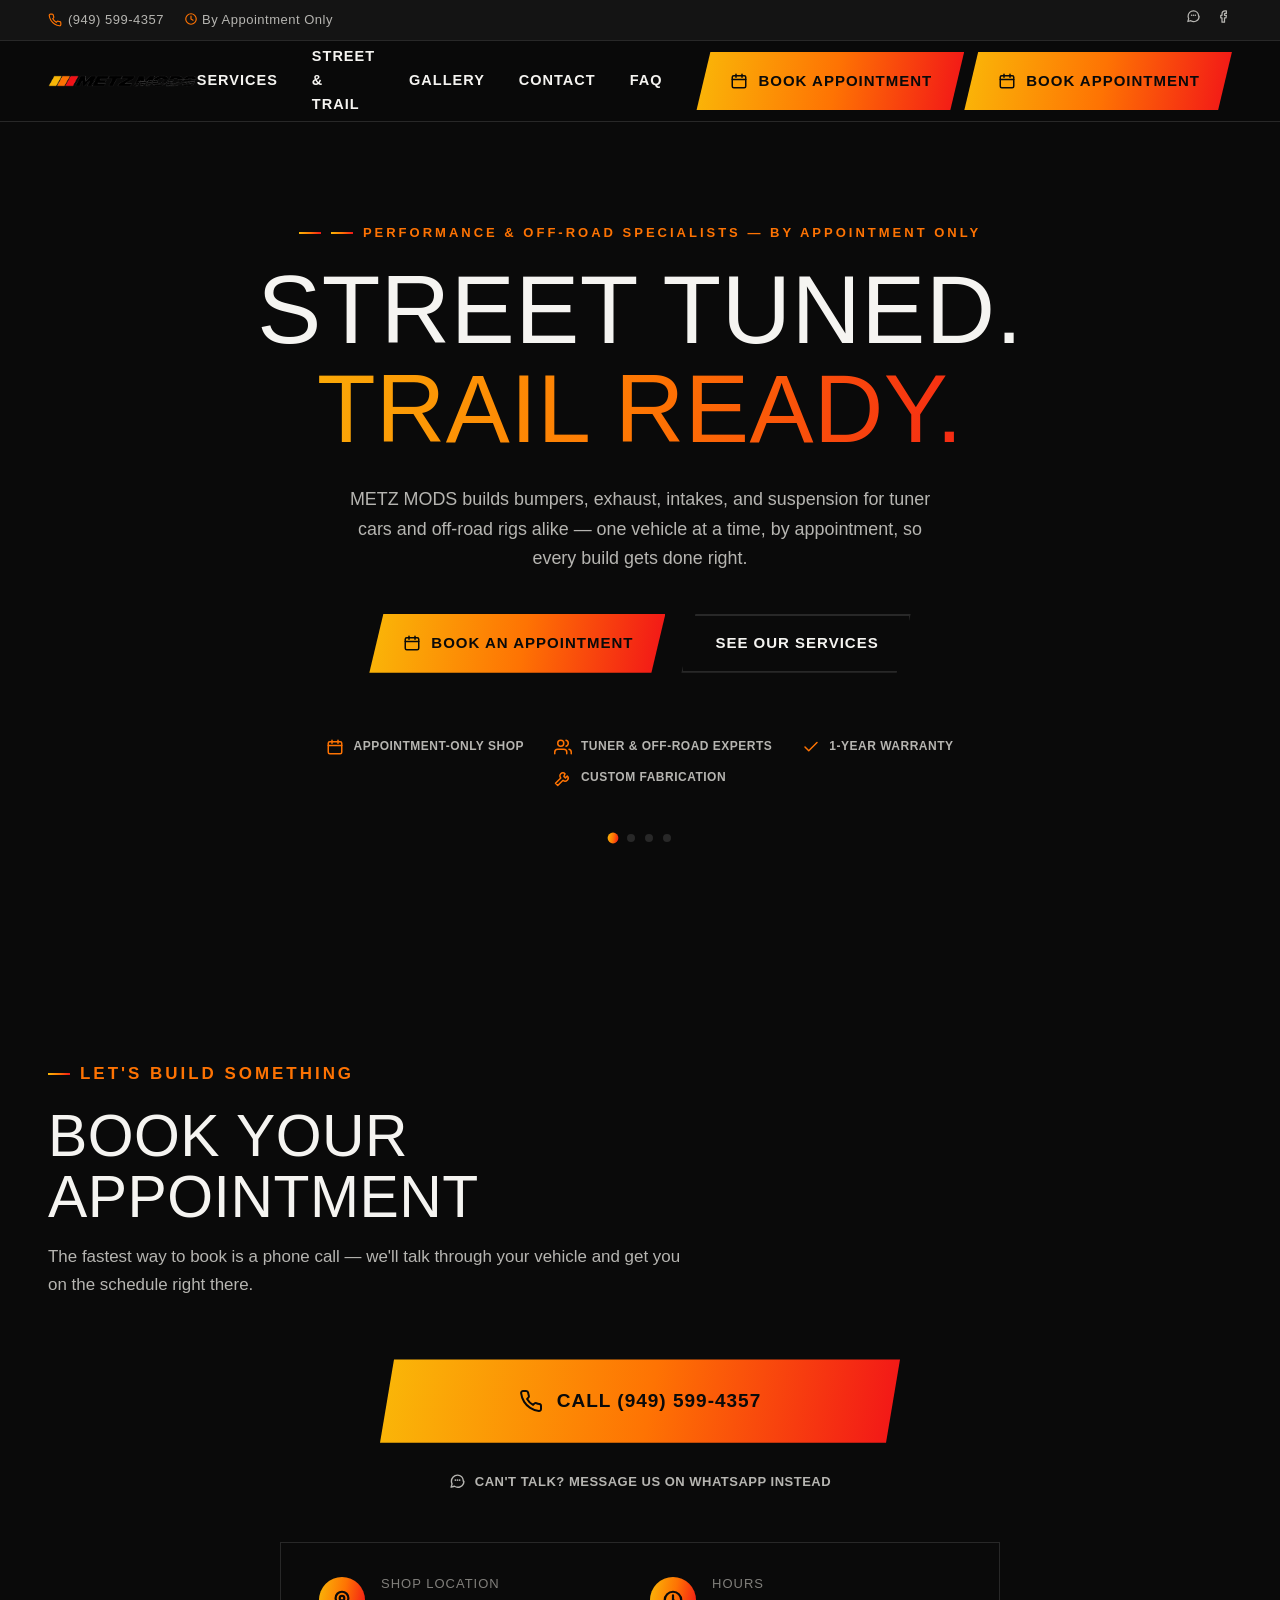
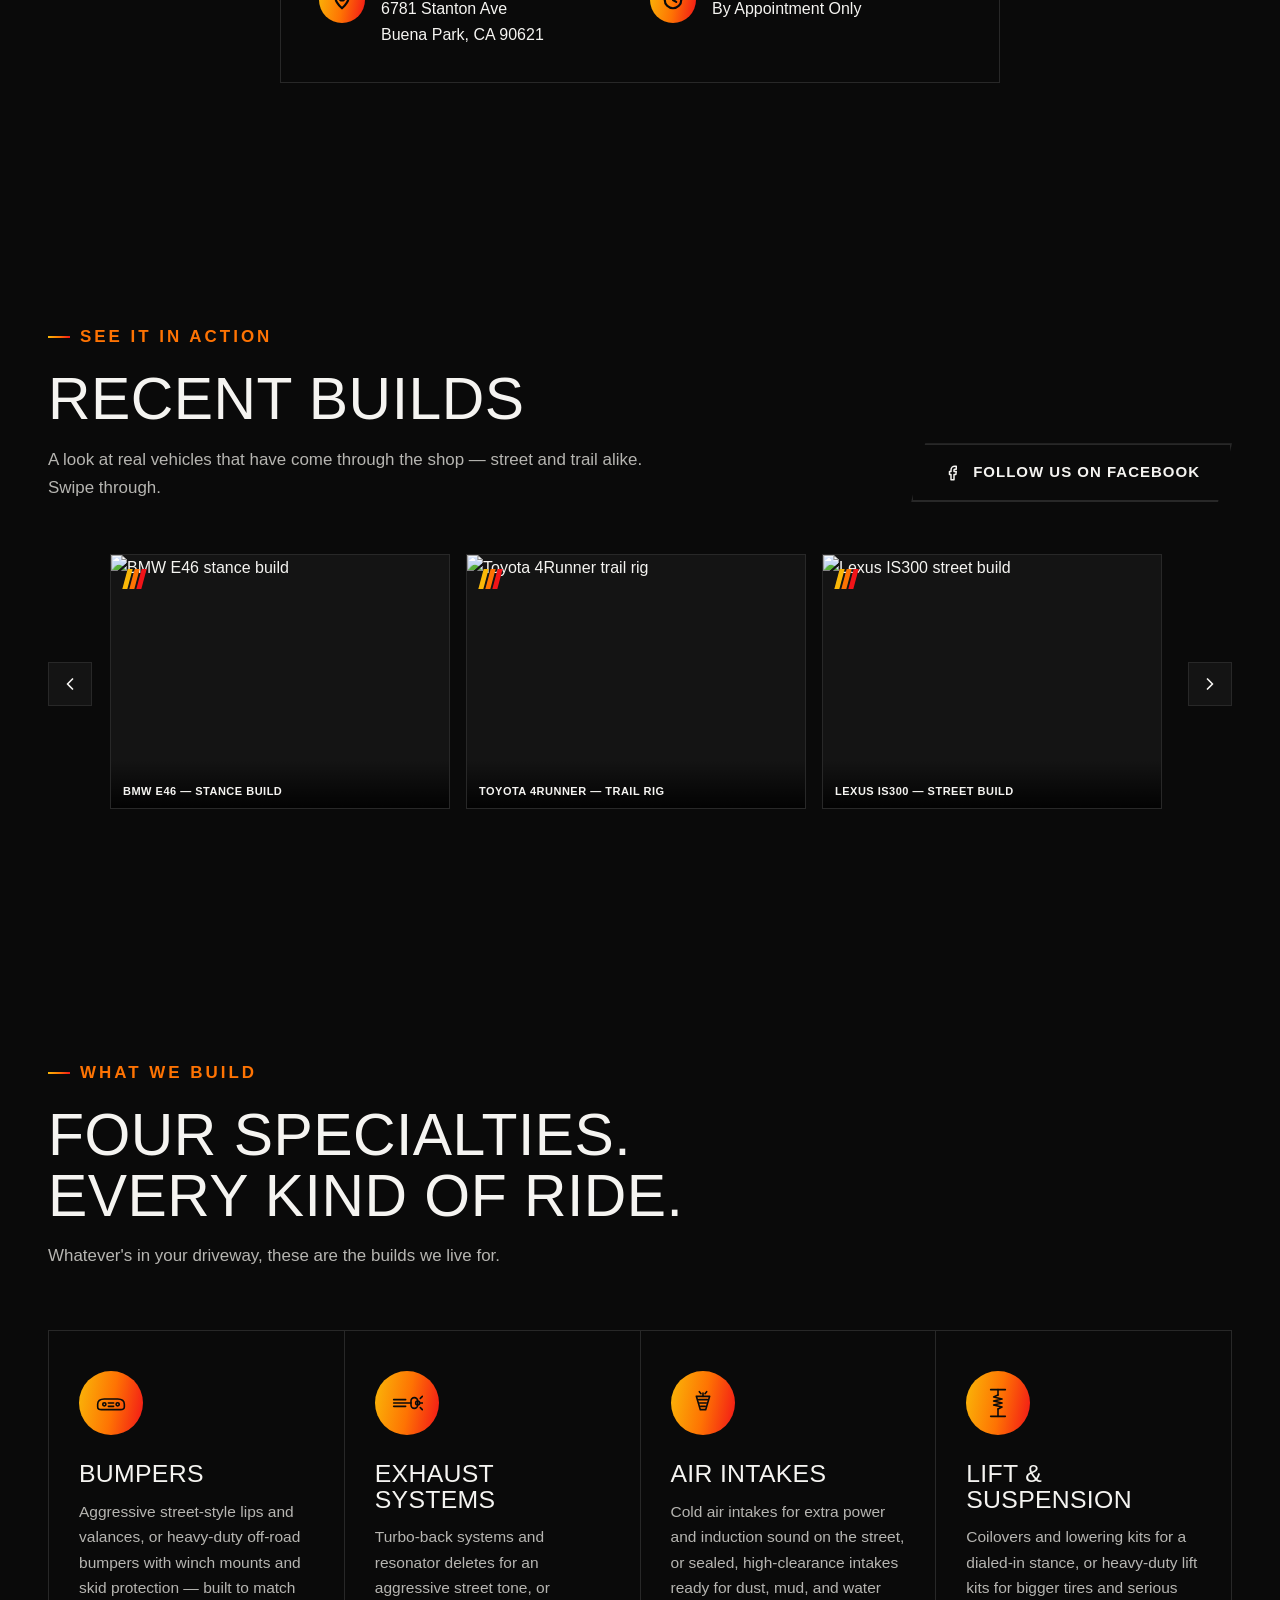
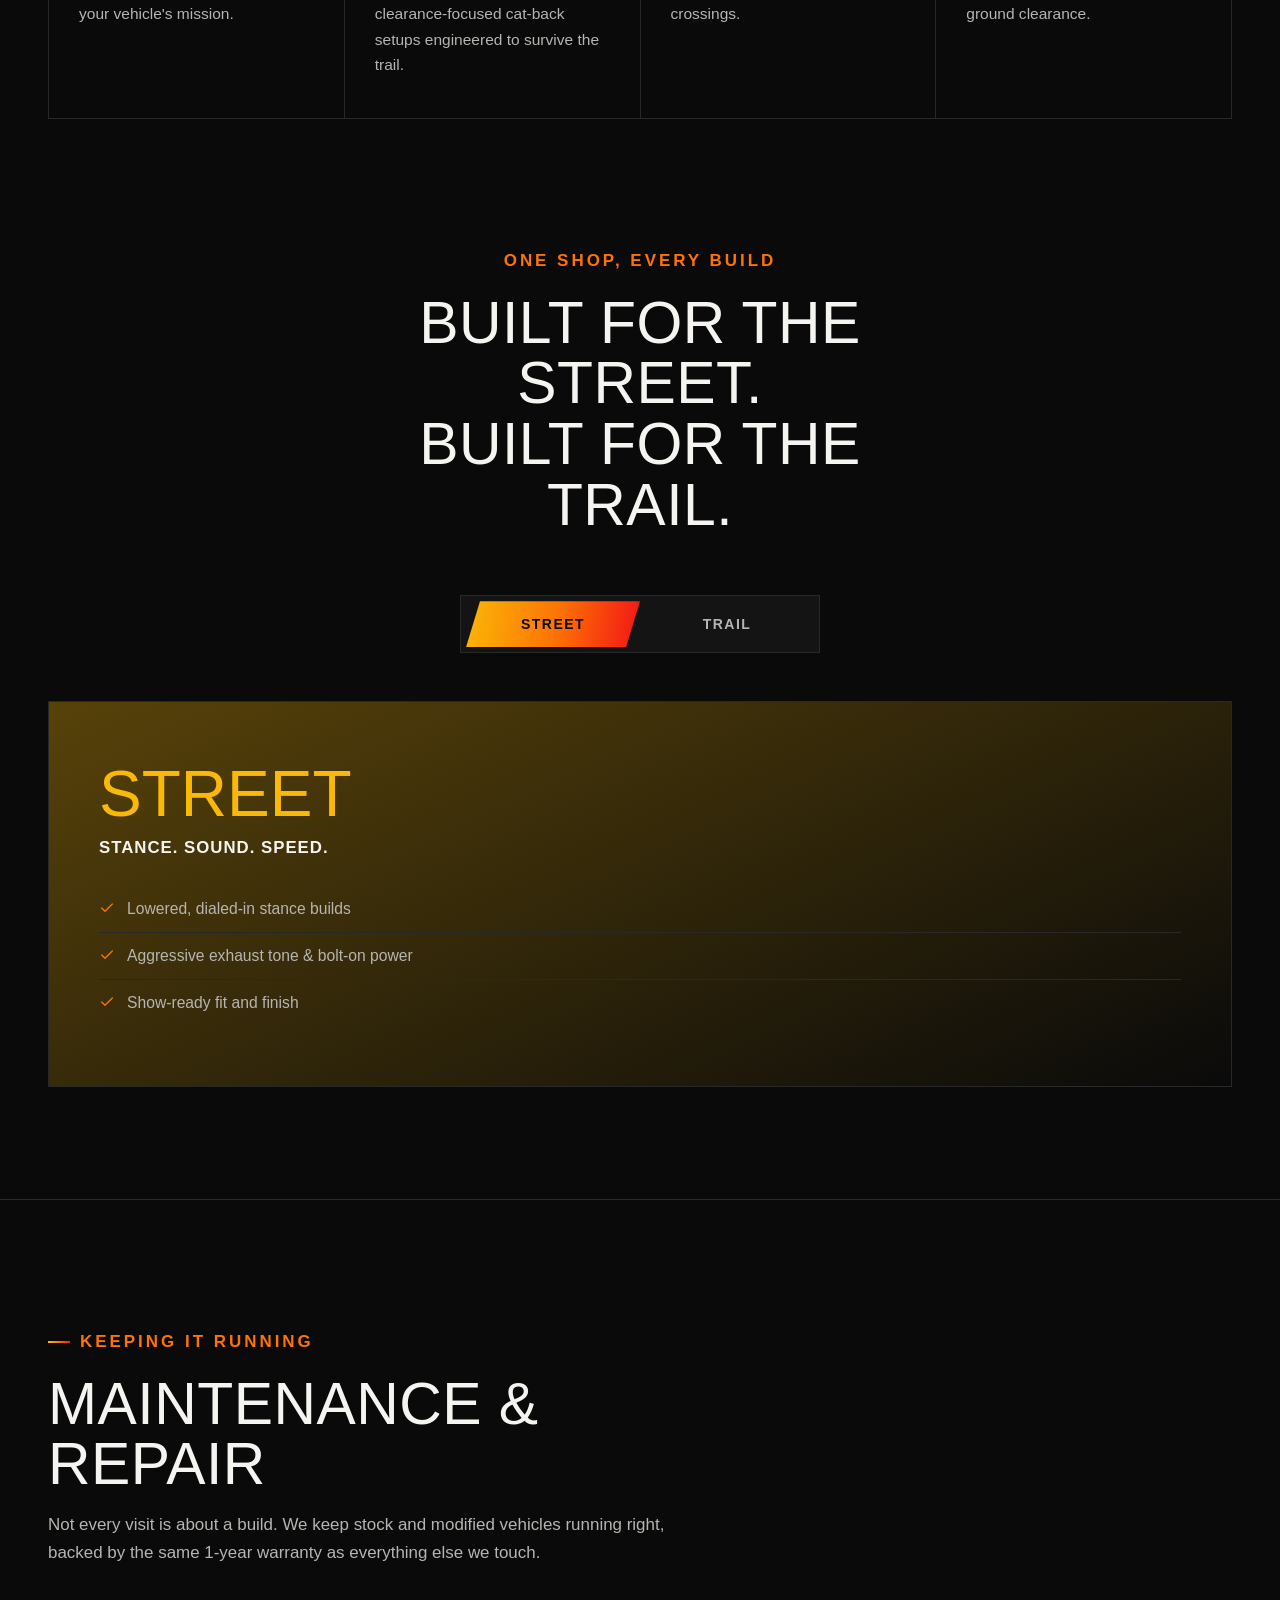
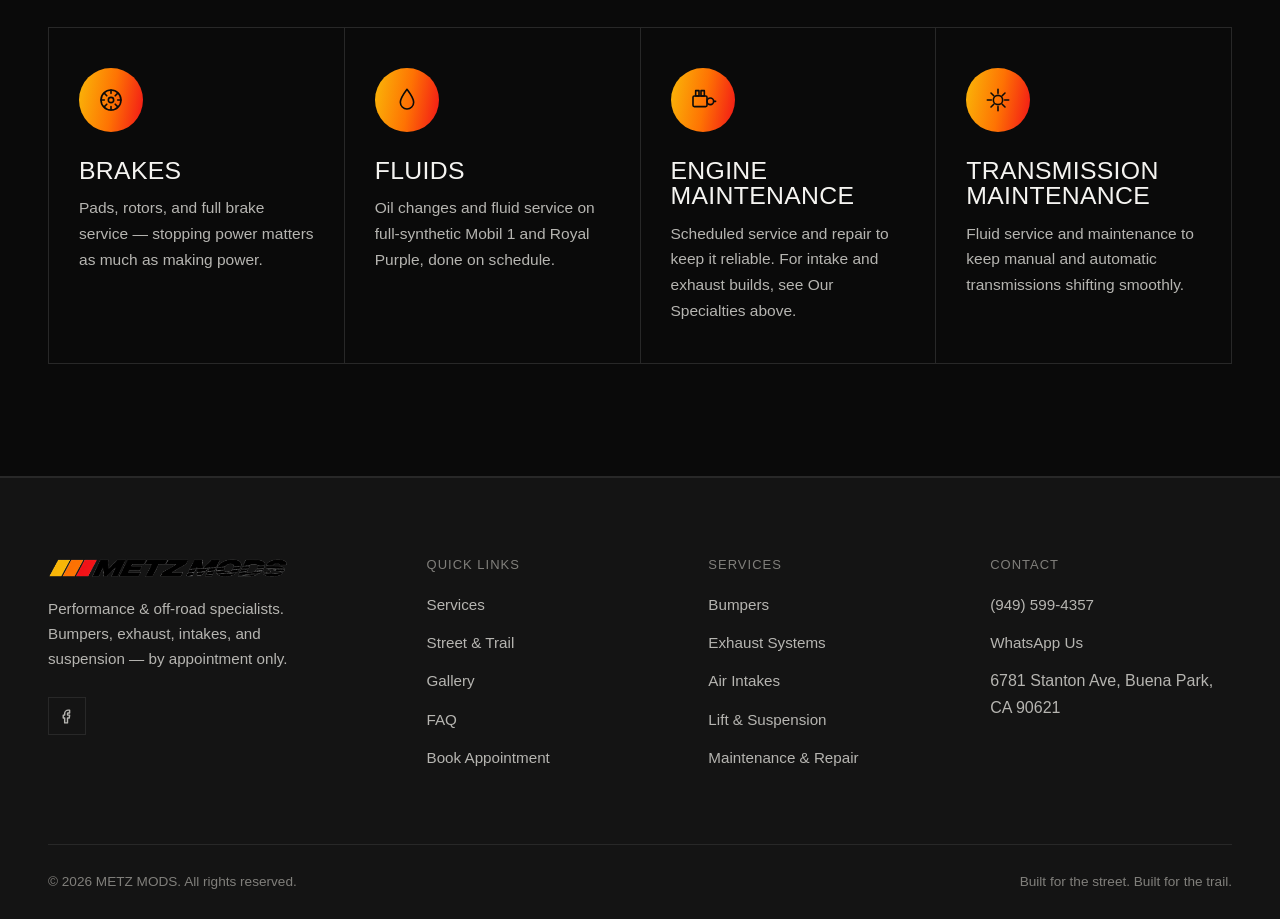
==== commit 97cccb10: "Add files via upload" ====
--- a/index.html
+++ b/index.html
@@ -36,7 +36,7 @@
 <symbol id="i-users" viewBox="0 0 24 24"><path d="M17 21v-2a4 4 0 0 0-4-4H5a4 4 0 0 0-4 4v2"/><circle cx="9" cy="7" r="4"/><path d="M23 21v-2a4 4 0 0 0-3-3.87M16 3.13a4 4 0 0 1 0 7.75"/></symbol>
 <symbol id="i-car" viewBox="0 0 24 24"><path d="M5 17h14M5 17a2 2 0 1 1-4 0M5 17V9l2-4h10l2 4v8M19 17a2 2 0 1 0 4 0M1 13h22"/></symbol>
 <symbol id="i-truck" viewBox="0 0 24 24"><path d="M3 17V7a1 1 0 0 1 1-1h9v11M3 17a2 2 0 1 0 4 0M3 17h4m6 0a2 2 0 1 0 4 0m-4 0h4m0 0h3v-5l-3-4h-3v9"/></symbol>
-<symbol id="i-whatsapp" viewBox="0 0 24 24"><path d="M20.5 3.5a10.5 10.5 0 0 0-17.7 11.4L2 21l6.3-1.7A10.5 10.5 0 1 0 20.5 3.5z"/><path d="M8.4 8.1c.3-.5.5-.5.8-.5h.5c.2 0 .4 0 .5.5.2.4.6 1.5.7 1.6.1.2.1.3 0 .5s-.2.3-.4.5-.3.3-.1.6c.2.3.7 1.2 1.6 1.9 1.1.9 1.9 1.2 2.2 1.4.3.1.5.1.6-.1.2-.2.6-.7.8-1 .2-.2.4-.2.6-.1.3.1 1.6.8 1.9.9.3.1.5.2.6.3.1.2.1.9-.2 1.7-.4.8-1.8 1.4-2.5 1.5-.6.1-1.4.2-4.5-1-3.2-1.3-5.1-4.4-5.2-4.6-.1-.2-1.2-1.7-1.2-3.2s.8-2.3 1.1-2.6z" fill="currentColor" stroke="none"/></symbol>
+<symbol id="i-whatsapp" viewBox="0 0 24 24"><path d="M21 11.5a8.38 8.38 0 0 1-4.7 7.6 8.5 8.5 0 0 1-8.6-.4L3 20l1.3-4.7a8.38 8.38 0 0 1-.9-3.8 8.5 8.5 0 0 1 8.5-8.5h.3a8.48 8.48 0 0 1 8 8v.5z"/><path d="M9 10h.01M12 10h.01M15 10h.01" stroke-width="2.5"/></symbol>
 <symbol id="i-facebook" viewBox="0 0 24 24"><path d="M15 3h-2a5 5 0 0 0-5 5v2H6v4h2v7h4v-7h2.5l.5-4H12V8a1 1 0 0 1 1-1h2z"/></symbol>
 </svg>
 
@@ -49,7 +49,7 @@
     </div>
     <div class="utility-social">
       <a href="https://wa.me/19495994357" target="_blank" rel="noopener" aria-label="WhatsApp"><svg class="icon"><use href="#i-whatsapp"/></svg></a>
-      <a href="#" aria-label="Facebook"><svg class="icon"><use href="#i-facebook"/></svg></a>
+      <a href="https://www.facebook.com/share/19eWcg6y8T/" target="_blank" rel="noopener" aria-label="Facebook"><svg class="icon"><use href="#i-facebook"/></svg></a>
     </div>
   </div>
 </div>
@@ -58,9 +58,10 @@
 <header id="site-header">
   <div class="container">
     <nav>
-      <a href="index.html" class="brand" aria-label="Metz Mods home">
+      <a href="#" class="brand" aria-label="Metz Mods home, scroll to top">
         <img src="metz-logo.webp" alt="Metz Mods" class="brand-logo">
       </a>
+      <div class="nav-backdrop" id="navBackdrop"></div>
       <div class="nav-links" id="navLinks">
         <button class="nav-toggle close-menu" id="closeMenu" aria-label="Close menu"><svg class="icon"><use href="#i-close"/></svg></button>
         <a href="index.html#services" data-nav>Services</a>
@@ -82,27 +83,38 @@
 
 <!-- ============ HERO ============ -->
   <section class="hero">
-    <div class="hero-bg" aria-hidden="true"></div>
+    <div class="hero-bg" aria-hidden="true">
+      <div class="hero-slide active" style="background-image:url('street-lexus.webp')"></div>
+      <div class="hero-slide" style="background-image:url('trail-4runner.webp')"></div>
+      <div class="hero-slide" style="background-image:url('trail-jeep.webp')"></div>
+      <div class="hero-slide" style="background-image:url('trail-frontier.webp')"></div>
+      <div class="hero-gradient"></div>
+    </div>
     <div class="container hero-inner">
       <p class="kicker hero-anim d1" style="justify-content:center;"><span style="width:22px;height:2px;background:var(--gradient);display:inline-block;"></span> Performance &amp; Off-Road Specialists — By Appointment Only</p>
-      <div class="hero-logo hero-anim d2" role="img" aria-label="Metz Mods logo"></div>
-      <h1 class="hero-anim d3"><span>Street Tuned.</span><span class="gradient-text">Trail Ready.</span></h1>
-      <p class="hero-sub hero-anim d4">METZ MODS builds bumpers, exhaust, intakes, and suspension for tuner cars and off-road rigs alike — one vehicle at a time, by appointment, so every build gets done right.</p>
-      <div class="hero-ctas hero-anim d5">
+      <h1 class="hero-anim d2"><span>Street Tuned.</span><span class="gradient-text">Trail Ready.</span></h1>
+      <p class="hero-sub hero-anim d3">METZ MODS builds bumpers, exhaust, intakes, and suspension for tuner cars and off-road rigs alike — one vehicle at a time, by appointment, so every build gets done right.</p>
+      <div class="hero-ctas hero-anim d4">
         <a href="#contact" class="btn btn-primary"><svg class="icon"><use href="#i-calendar"/></svg>Book an Appointment</a>
         <a href="#services" class="btn btn-outline">See Our Services</a>
       </div>
-      <div class="hero-badges hero-anim d6">
+      <div class="hero-badges hero-anim d5">
         <div class="hero-badge"><svg class="icon"><use href="#i-calendar"/></svg><span>Appointment-Only Shop</span></div>
         <div class="hero-badge"><svg class="icon"><use href="#i-users"/></svg><span>Tuner &amp; Off-Road Experts</span></div>
         <div class="hero-badge"><svg class="icon"><use href="#i-check"/></svg><span>1-Year Warranty</span></div>
         <div class="hero-badge"><svg class="icon"><use href="#i-wrench"/></svg><span>Custom Fabrication</span></div>
       </div>
+      <div class="hero-dots hero-anim d6">
+        <button class="hero-dot active" data-slide="0" aria-label="Show slide 1"></button>
+        <button class="hero-dot" data-slide="1" aria-label="Show slide 2"></button>
+        <button class="hero-dot" data-slide="2" aria-label="Show slide 3"></button>
+        <button class="hero-dot" data-slide="3" aria-label="Show slide 4"></button>
+      </div>
     </div>
   </section>
 
   <!-- ============ CONTACT / BOOKING ============ -->
-  <section id="contact">
+  <section id="contact" class="has-bg-image" style="--bg-img:url('street-bmw.webp');">
     <div class="container">
       <div class="section-head reveal">
         <p class="kicker">Let's Build Something</p>
@@ -133,35 +145,29 @@
         <div class="section-head" style="margin-bottom:0;">
           <p class="kicker">See It In Action</p>
           <h2>Recent Builds</h2>
-          <p>A look at real vehicles that have come through the shop — street and trail alike.</p>
-        </div>
-        <a href="#" class="btn btn-outline"><svg class="icon"><use href="#i-facebook"/></svg>Follow Us on Facebook</a>
-      </div>
-      <div class="builds-columns reveal">
-        <div class="builds-col">
-          <p class="builds-col-label street">Street</p>
-          <div class="builds-photo-grid">
-            <div class="build-photo"><img src="street-bmw.webp" alt="BMW E46 stance build" loading="lazy"><span class="build-caption">BMW E46 — Stance Build</span></div>
-            <div class="build-photo"><img src="street-lexus.webp" alt="Lexus IS300 street build" loading="lazy"><span class="build-caption">Lexus IS300 — Street Build</span></div>
-            <div class="build-photo"><img src="street-engine.webp" alt="Turbo engine bay build" loading="lazy"><span class="build-caption">Built For Boost</span></div>
-            <div class="build-photo"><img src="street-coilover.webp" alt="Coilover suspension install" loading="lazy"><span class="build-caption">Coilover Install</span></div>
-          </div>
-        </div>
-        <div class="builds-col">
-          <p class="builds-col-label trail">Trail</p>
-          <div class="builds-photo-grid">
-            <div class="build-photo"><img src="trail-4runner.webp" alt="Toyota 4Runner trail rig" loading="lazy"><span class="build-caption">Toyota 4Runner — Trail Rig</span></div>
-            <div class="build-photo"><img src="trail-jeep.webp" alt="Jeep Cherokee trail ready" loading="lazy"><span class="build-caption">Jeep Cherokee — Trail Ready</span></div>
-            <div class="build-photo"><img src="trail-frontier.webp" alt="Nissan Frontier off-road build" loading="lazy"><span class="build-caption">Nissan Frontier — Off-Road Build</span></div>
-            <div class="build-photo"><img src="trail-suspension.webp" alt="Long-travel suspension detail" loading="lazy"><span class="build-caption">Long-Travel Suspension</span></div>
-          </div>
-        </div>
+          <p>A look at real vehicles that have come through the shop — street and trail alike. Swipe through.</p>
+        </div>
+        <a href="https://www.facebook.com/share/19eWcg6y8T/" target="_blank" rel="noopener" class="btn btn-outline"><svg class="icon"><use href="#i-facebook"/></svg>Follow Us on Facebook</a>
+      </div>
+      <div class="gallery-carousel reveal">
+        <button class="gallery-nav prev" aria-label="Previous photo"><svg class="icon"><use href="#i-chevron"/></svg></button>
+        <div class="gallery-track" id="galleryTrack">
+          <div class="gallery-slide"><span class="gallery-stripes" aria-hidden="true"><span></span><span></span><span></span></span><img src="street-bmw.webp" alt="BMW E46 stance build" loading="lazy"><span class="build-caption">BMW E46 — Stance Build</span></div>
+          <div class="gallery-slide"><span class="gallery-stripes" aria-hidden="true"><span></span><span></span><span></span></span><img src="trail-4runner.webp" alt="Toyota 4Runner trail rig" loading="lazy"><span class="build-caption">Toyota 4Runner — Trail Rig</span></div>
+          <div class="gallery-slide"><span class="gallery-stripes" aria-hidden="true"><span></span><span></span><span></span></span><img src="street-lexus.webp" alt="Lexus IS300 street build" loading="lazy"><span class="build-caption">Lexus IS300 — Street Build</span></div>
+          <div class="gallery-slide"><span class="gallery-stripes" aria-hidden="true"><span></span><span></span><span></span></span><img src="trail-jeep.webp" alt="Jeep Cherokee trail ready" loading="lazy"><span class="build-caption">Jeep Cherokee — Trail Ready</span></div>
+          <div class="gallery-slide"><span class="gallery-stripes" aria-hidden="true"><span></span><span></span><span></span></span><img src="street-engine.webp" alt="Turbo engine bay build" loading="lazy"><span class="build-caption">Built For Boost</span></div>
+          <div class="gallery-slide"><span class="gallery-stripes" aria-hidden="true"><span></span><span></span><span></span></span><img src="trail-frontier.webp" alt="Nissan Frontier off-road build" loading="lazy"><span class="build-caption">Nissan Frontier — Off-Road Build</span></div>
+          <div class="gallery-slide"><span class="gallery-stripes" aria-hidden="true"><span></span><span></span><span></span></span><img src="street-coilover.webp" alt="Coilover suspension install" loading="lazy"><span class="build-caption">Coilover Install</span></div>
+          <div class="gallery-slide"><span class="gallery-stripes" aria-hidden="true"><span></span><span></span><span></span></span><img src="trail-suspension.webp" alt="Long-travel suspension detail" loading="lazy"><span class="build-caption">Long-Travel Suspension</span></div>
+        </div>
+        <button class="gallery-nav next" aria-label="Next photo"><svg class="icon"><use href="#i-chevron"/></svg></button>
       </div>
     </div>
   </section>
 
   <!-- ============ SERVICES ============ -->
-  <section id="services">
+  <section id="services" class="has-bg-image" style="--bg-img:url('street-coilover.webp');">
     <div class="container">
       <div class="section-head reveal">
         <p class="kicker">What We Build</p>
@@ -206,7 +212,7 @@
         <button class="st-tab" role="tab" aria-selected="false" tabindex="-1" aria-controls="st-panel-trail" id="st-tab-trail" data-target="trail">Trail</button>
       </div>
       <div class="st-panels reveal">
-        <div class="st-panel street active" id="st-panel-street" role="tabpanel" aria-labelledby="st-tab-street">
+        <div class="st-panel street active" id="st-panel-street" role="tabpanel" aria-labelledby="st-tab-street" style="--bg-img:url('street-engine.webp');">
           <div class="split-label">STREET</div>
           <p class="split-tagline">Stance. Sound. Speed.</p>
           <ul class="split-list">
@@ -215,7 +221,7 @@
             <li style="--i:2"><svg class="icon"><use href="#i-check"/></svg>Show-ready fit and finish</li>
           </ul>
         </div>
-        <div class="st-panel trail" id="st-panel-trail" role="tabpanel" aria-labelledby="st-tab-trail" aria-hidden="true">
+        <div class="st-panel trail" id="st-panel-trail" role="tabpanel" aria-labelledby="st-tab-trail" aria-hidden="true" style="--bg-img:url('trail-suspension.webp');">
           <div class="split-label">TRAIL</div>
           <p class="split-tagline">Clearance. Capability. Confidence.</p>
           <ul class="split-list">
@@ -229,7 +235,7 @@
   </section>
 
   <!-- ============ MAINTENANCE & REPAIR ============ -->
-  <section id="maintenance" style="background:var(--charcoal);border-top:1px solid var(--border);border-bottom:1px solid var(--border);">
+  <section id="maintenance" class="has-bg-image" style="--bg-img:url('trail-jeep.webp');border-top:1px solid var(--border);border-bottom:1px solid var(--border);">
     <div class="container">
       <div class="section-head reveal">
         <p class="kicker">Keeping It Running</p>
@@ -267,12 +273,12 @@
   <div class="container">
     <div class="footer-top">
       <div class="footer-brand">
-        <a href="index.html" class="brand" aria-label="Metz Mods home">
+        <a href="#" class="brand" aria-label="Metz Mods home, scroll to top">
           <img src="metz-logo.webp" alt="Metz Mods" class="brand-logo">
         </a>
         <p>Performance &amp; off-road specialists. Bumpers, exhaust, intakes, and suspension — by appointment only.</p>
         <div class="footer-social">
-          <a href="#" aria-label="Facebook"><svg class="icon"><use href="#i-facebook"/></svg></a>
+          <a href="https://www.facebook.com/share/19eWcg6y8T/" target="_blank" rel="noopener" aria-label="Facebook"><svg class="icon"><use href="#i-facebook"/></svg></a>
         </div>
       </div>
       <div class="footer-col">
--- a/styles.css
+++ b/styles.css
@@ -1,4 +1,3 @@
-<style>
 /* ============ VARIABLES ============ */
 :root{
   --black:#0a0a0a;
@@ -21,12 +20,12 @@
 
 /* ============ RESET / BASE ============ */
 *,*::before,*::after{box-sizing:border-box;margin:0;padding:0;}
-html{scroll-behavior:smooth;}
+html{scroll-behavior:smooth;overflow-x:hidden;max-width:100vw;}
 @media (prefers-reduced-motion:reduce){
   html{scroll-behavior:auto;}
   *,*::before,*::after{animation-duration:.001ms !important;animation-iteration-count:1 !important;transition-duration:.001ms !important;scroll-behavior:auto !important;}
 }
-body{background:var(--black);color:var(--white);font-family:var(--font-body);font-size:16px;line-height:1.65;overflow-x:hidden;-webkit-font-smoothing:antialiased;}
+body{background:var(--black);color:var(--white);font-family:var(--font-body);font-size:16px;line-height:1.65;overflow-x:hidden;max-width:100vw;-webkit-font-smoothing:antialiased;}
 img{max-width:100%;display:block;}
 a{color:inherit;text-decoration:none;}
 ul{list-style:none;}
@@ -34,6 +33,10 @@
 button{cursor:pointer;}
 .container{max-width:var(--container);margin:0 auto;padding:0 28px;}
 section{padding:112px 0;}
+.has-bg-image{position:relative;overflow:hidden;}
+.has-bg-image::before{content:'';position:absolute;inset:-12px;background-image:var(--bg-img);background-size:cover;background-position:center;filter:blur(9px) brightness(.5);z-index:0;}
+.has-bg-image::after{content:'';position:absolute;inset:0;background:linear-gradient(180deg, rgba(10,10,10,.62), rgba(10,10,10,.92));z-index:0;}
+.has-bg-image > .container{position:relative;z-index:1;}
 @media (max-width:900px){section{padding:80px 0;}}
 @media (max-width:560px){section{padding:64px 0;} .container{padding:0 20px;}}
 :focus-visible{outline:2px solid var(--yellow);outline-offset:3px;}
@@ -94,7 +97,9 @@
 .nav-cta{display:flex;align-items:center;gap:18px;}
 .nav-toggle{display:none;width:44px;height:44px;align-items:center;justify-content:center;color:var(--white);}
 @media (max-width:900px){
-  .nav-links{position:fixed;top:0;right:0;height:100vh;width:min(78vw,340px);background:var(--charcoal);flex-direction:column;justify-content:center;align-items:flex-start;gap:30px;padding:40px;box-shadow:-20px 0 40px rgba(0,0,0,.4);transform:translateX(100%);transition:transform .35s ease;border-left:1px solid var(--border);}
+  .nav-backdrop{position:fixed;inset:0;background:rgba(0,0,0,.55);opacity:0;pointer-events:none;transition:opacity .35s ease;z-index:98;}
+  .nav-backdrop.show{opacity:1;pointer-events:auto;}
+  .nav-links{display:none;position:fixed;top:0;right:0;height:100vh;width:min(78vw,340px);background:var(--charcoal);flex-direction:column;justify-content:center;align-items:flex-start;gap:30px;padding:40px;box-shadow:-20px 0 40px rgba(0,0,0,.4);transform:translateX(100%);transition:transform .35s ease;border-left:1px solid var(--border);z-index:99;}
   .nav-links.open{transform:translateX(0);}
   .nav-links a:not(.btn){font-size:20px;}
   .nav-links .btn{margin-top:10px;}
@@ -105,9 +110,11 @@
 
 /* ============ HERO ============ */
 .hero{position:relative;padding:100px 0 90px;overflow:hidden;}
-.hero-bg{position:absolute;inset:0;z-index:0;background:radial-gradient(ellipse 70% 55% at 50% 22%, rgba(250,184,8,.10), transparent 65%),radial-gradient(ellipse 60% 50% at 50% 38%, rgba(242,20,24,.07), transparent 70%),var(--black);}
+.hero-bg{position:absolute;inset:0;z-index:0;overflow:hidden;background:var(--black);}
+.hero-slide{position:absolute;inset:0;background-size:cover;background-position:center 55%;opacity:0;transition:opacity 1.4s ease;}
+.hero-slide.active{opacity:1;}
+.hero-gradient{position:absolute;inset:0;background:linear-gradient(180deg, rgba(10,10,10,.5) 0%, rgba(10,10,10,.74) 55%, rgba(10,10,10,.96) 100%);}
 .hero-inner{position:relative;z-index:1;max-width:880px;margin:0 auto;text-align:center;}
-.hero-logo{margin:0 auto 40px;width:min(600px,88vw);aspect-ratio:1722/141;background-image:url('metz-logo.webp');background-size:contain;background-repeat:no-repeat;background-position:center;filter:drop-shadow(0 6px 24px rgba(0,0,0,.5));}
 .hero h1{font-size:clamp(3rem,9vw,6rem);}
 .hero h1 span{display:block;}
 .hero-sub{max-width:600px;margin:26px auto 40px;font-size:1.12rem;color:var(--gray);}
@@ -116,15 +123,16 @@
 .hero-badge{display:flex;align-items:center;gap:9px;}
 .hero-badge .icon{width:18px;height:18px;color:var(--orange);flex-shrink:0;}
 .hero-badge span{font-family:var(--font-label);font-weight:600;text-transform:uppercase;letter-spacing:.5px;font-size:12px;color:var(--gray);white-space:nowrap;}
+.hero-dots{display:flex;gap:10px;justify-content:center;margin-top:46px;}
+.hero-dot{width:8px;height:8px;border-radius:50%;background:var(--border);border:none;cursor:pointer;padding:0;transition:background .3s,transform .3s;}
+.hero-dot.active{background:var(--gradient);transform:scale(1.35);}
 @media (max-width:700px){.hero{padding:64px 0 52px;} .hero-badges{gap:10px 20px;}}
 @media (max-width:420px){.hero-badges{gap:10px 16px;} .hero-badge span{font-size:11px;}}
 
 /* hero load-in animation */
 .hero-anim{opacity:0;transform:translateY(18px);animation:heroUp .7s cubic-bezier(.2,.7,.2,1) forwards;}
-.hero-logo.hero-anim{clip-path:inset(0 100% 0 0);animation:heroReveal .8s cubic-bezier(.2,.7,.2,1) forwards;}
 @keyframes heroUp{to{opacity:1;transform:translateY(0);}}
-@keyframes heroReveal{to{opacity:1;transform:translateY(0);clip-path:inset(0 0 0 0);}}
-.hero-inner .d1{animation-delay:.05s;} .hero-inner .d2{animation-delay:.25s;} .hero-inner .d3{animation-delay:.55s;} .hero-inner .d4{animation-delay:.7s;} .hero-inner .d5{animation-delay:.85s;} .hero-inner .d6{animation-delay:1s;}
+.hero-inner .d1{animation-delay:.05s;} .hero-inner .d2{animation-delay:.25s;} .hero-inner .d3{animation-delay:.5s;} .hero-inner .d4{animation-delay:.68s;} .hero-inner .d5{animation-delay:.85s;} .hero-inner .d6{animation-delay:1s;}
 
 /* ============ SCROLL REVEAL ============ */
 .reveal{opacity:0;transform:translateY(24px);transition:opacity .6s ease,transform .6s ease;}
@@ -142,16 +150,18 @@
 @media (max-width:560px){.services-grid{grid-template-columns:1fr;}}
 
 /* ============ STREET / TRAIL TOGGLE ============ */
-.st-toggle{position:relative;display:flex;width:min(320px,100%);margin:0 auto 48px;background:var(--charcoal);border:1px solid var(--border);border-radius:100px;padding:5px;}
-.st-toggle-indicator{position:absolute;top:5px;bottom:5px;left:5px;width:calc(50% - 5px);background:var(--gradient);border-radius:100px;transition:transform .45s cubic-bezier(.65,0,.35,1);}
+.st-toggle{position:relative;display:flex;width:min(360px,100%);margin:0 auto 48px;background:var(--charcoal);border:1px solid var(--border);padding:5px;}
+.st-toggle-indicator{position:absolute;top:5px;bottom:5px;left:5px;width:calc(50% - 5px);background:var(--gradient);clip-path:polygon(var(--cut) 0,100% 0,calc(100% - var(--cut)) 100%,0 100%);transition:transform .5s cubic-bezier(.65,0,.35,1);}
 .st-toggle.trail-active .st-toggle-indicator{transform:translateX(100%);}
-.st-tab{position:relative;z-index:1;flex:1;border:none;background:transparent;padding:13px 20px;font-family:var(--font-label);font-weight:700;text-transform:uppercase;letter-spacing:1px;font-size:14px;color:var(--gray);cursor:pointer;border-radius:100px;transition:color .3s;}
+.st-tab{position:relative;z-index:1;flex:1;border:none;background:transparent;padding:15px 20px;font-family:var(--font-label);font-weight:700;text-transform:uppercase;letter-spacing:1.5px;font-size:14px;color:var(--gray);cursor:pointer;transition:color .35s;}
 .st-tab[aria-selected="true"]{color:var(--black);}
 .st-panels{position:relative;display:grid;border:1px solid var(--border);}
-.st-panel{grid-area:1/1;padding:60px 50px;position:relative;opacity:0;transform:translateY(10px);transition:opacity .4s ease,transform .4s ease;pointer-events:none;}
+.st-panel{grid-area:1/1;padding:60px 50px;position:relative;overflow:hidden;opacity:0;transform:translateY(10px);transition:opacity .4s ease,transform .4s ease;pointer-events:none;}
 .st-panel.active{opacity:1;transform:translateY(0);pointer-events:auto;}
-.st-panel.street{background:linear-gradient(155deg,var(--charcoal),var(--black));}
-.st-panel.trail{background:linear-gradient(155deg,var(--black),var(--charcoal));}
+.st-panel::before{content:'';position:absolute;inset:-12px;background-image:var(--bg-img);background-size:cover;background-position:center;filter:blur(7px) brightness(.5);z-index:0;}
+.st-panel.street::after{content:'';position:absolute;inset:0;background:linear-gradient(155deg, rgba(250,184,8,.32), rgba(10,10,10,.87));z-index:0;}
+.st-panel.trail::after{content:'';position:absolute;inset:0;background:linear-gradient(155deg, rgba(10,10,10,.87), rgba(242,20,24,.28));z-index:0;}
+.st-panel > *{position:relative;z-index:1;}
 .split-label{font-family:var(--font-display);font-size:clamp(2.6rem,5vw,4rem);line-height:1;margin-bottom:8px;}
 .st-panel.street .split-label{color:var(--yellow);}
 .st-panel.trail .split-label{color:var(--red);}
@@ -161,7 +171,7 @@
 .split-list li:first-child{border-top:none;}
 .split-list .icon{width:16px;height:16px;margin-top:4px;color:var(--orange);}
 @media (max-width:800px){.st-panel{padding:44px 30px;}}
-@media (max-width:480px){.st-toggle{width:100%;}.st-tab{padding:12px 14px;font-size:13px;}}
+@media (max-width:480px){.st-toggle{width:100%;}.st-tab{padding:14px 14px;font-size:13px;}}
 
 /* ============ WHY US ============ */
 .why-grid{display:grid;grid-template-columns:repeat(3,1fr);gap:44px 40px;}
@@ -185,20 +195,24 @@
 
 /* ============ BUILDS (photo gallery) ============ */
 .builds-head{display:flex;flex-wrap:wrap;justify-content:space-between;align-items:flex-end;gap:24px;margin-bottom:48px;}
-.builds-columns{display:grid;grid-template-columns:1fr 1fr;gap:44px;}
-.builds-col-label{display:flex;align-items:center;gap:10px;font-family:var(--font-display);font-size:1.7rem;letter-spacing:1px;margin-bottom:20px;padding-bottom:14px;border-bottom:1px solid var(--border);}
-.builds-col-label::before{content:'';width:22px;height:2px;}
-.builds-col-label.street{color:var(--yellow);}
-.builds-col-label.street::before{background:var(--yellow);}
-.builds-col-label.trail{color:var(--red);}
-.builds-col-label.trail::before{background:var(--red);}
-.builds-photo-grid{display:grid;grid-template-columns:1fr 1fr;gap:12px;}
-.build-photo{position:relative;aspect-ratio:4/3;overflow:hidden;background:var(--charcoal);border:1px solid var(--border);}
-.build-photo img{width:100%;height:100%;object-fit:cover;transition:transform .5s ease;}
-.build-photo:hover img{transform:scale(1.07);}
-.build-caption{position:absolute;left:0;right:0;bottom:0;padding:24px 12px 10px;background:linear-gradient(to top, rgba(0,0,0,.88), transparent);font-family:var(--font-label);font-weight:600;text-transform:uppercase;letter-spacing:.5px;font-size:11px;color:var(--white);line-height:1.3;}
-@media (max-width:800px){.builds-columns{grid-template-columns:1fr;gap:36px;}}
-@media (max-width:480px){.builds-photo-grid{gap:8px;}}
+.gallery-carousel{position:relative;display:flex;align-items:center;gap:14px;}
+.gallery-track{display:flex;gap:16px;overflow-x:auto;scroll-snap-type:x mandatory;-webkit-overflow-scrolling:touch;scrollbar-width:none;padding:4px 4px 10px;}
+.gallery-track::-webkit-scrollbar{display:none;}
+.gallery-slide{position:relative;flex:0 0 auto;width:min(340px,78vw);aspect-ratio:4/3;scroll-snap-align:center;overflow:hidden;background:var(--charcoal);border:1px solid var(--border);}
+.gallery-slide img{width:100%;height:100%;object-fit:cover;transition:transform .5s ease;}
+.gallery-slide:hover img{transform:scale(1.06);}
+.gallery-stripes{position:absolute;top:14px;left:14px;z-index:2;display:flex;gap:2px;}
+.gallery-stripes span{width:5px;height:20px;transform:skewX(-15deg);}
+.gallery-stripes span:nth-child(1){background:var(--yellow);}
+.gallery-stripes span:nth-child(2){background:var(--orange);}
+.gallery-stripes span:nth-child(3){background:var(--red);}
+.build-caption{position:absolute;left:0;right:0;bottom:0;padding:24px 12px 10px;background:linear-gradient(to top, rgba(0,0,0,.88), transparent);font-family:var(--font-label);font-weight:600;text-transform:uppercase;letter-spacing:.5px;font-size:11px;color:var(--white);line-height:1.3;z-index:2;}
+.gallery-nav{flex-shrink:0;width:44px;height:44px;border:1px solid var(--border);background:var(--charcoal);color:var(--white);display:flex;align-items:center;justify-content:center;cursor:pointer;transition:border-color .2s,color .2s;}
+.gallery-nav:hover{border-color:var(--orange);color:var(--orange);}
+.gallery-nav .icon{width:20px;height:20px;}
+.gallery-nav.prev .icon{transform:rotate(90deg);}
+.gallery-nav.next .icon{transform:rotate(-90deg);}
+@media (max-width:700px){.gallery-nav{display:none;}}
 
 /* ============ TESTIMONIALS ============ */
 .testi-grid{display:grid;grid-template-columns:repeat(3,1fr);gap:1px;background:var(--border);border:1px solid var(--border);}
@@ -225,10 +239,8 @@
 
 /* ============ CONTACT ============ */
 .contact-primary{max-width:520px;margin:0 auto 44px;display:flex;flex-direction:column;align-items:center;gap:22px;text-align:center;}
-.contact-call-btn{font-size:19px;padding:26px 24px;width:100%;justify-content:center;gap:14px;animation:callPulse 2.8s ease-in-out infinite;}
+.contact-call-btn{font-size:19px;padding:26px 24px;width:100%;justify-content:center;gap:14px;}
 .contact-call-btn .icon{width:24px;height:24px;}
-.contact-call-btn:hover{animation-play-state:paused;}
-@keyframes callPulse{0%,100%{box-shadow:0 0 0 0 rgba(254,115,3,.35);}50%{box-shadow:0 0 0 16px rgba(254,115,3,0);}}
 .contact-whatsapp-link{display:inline-flex;align-items:center;gap:9px;color:var(--gray);font-family:var(--font-label);font-weight:600;text-transform:uppercase;letter-spacing:.5px;font-size:13px;padding:6px;transition:color .2s;}
 .contact-whatsapp-link:hover{color:#25D366;}
 .contact-whatsapp-link .icon{width:17px;height:17px;}
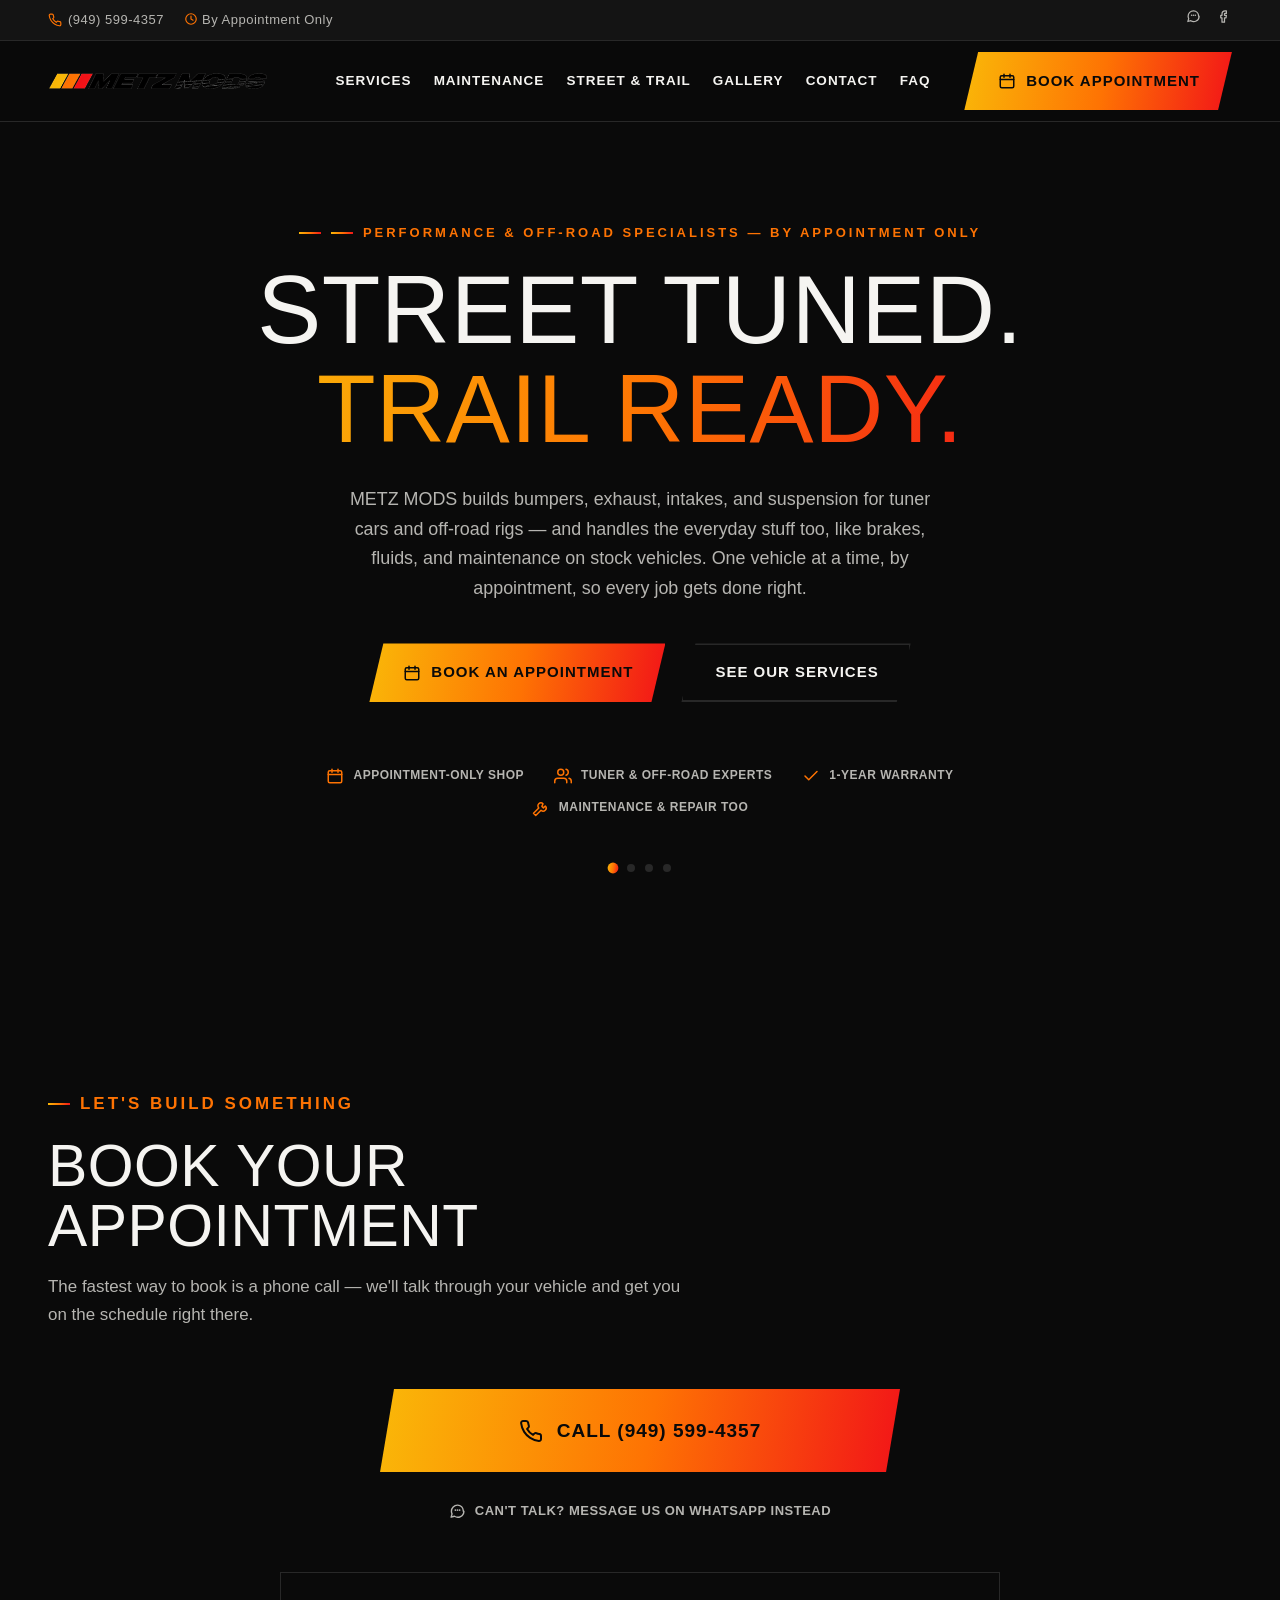
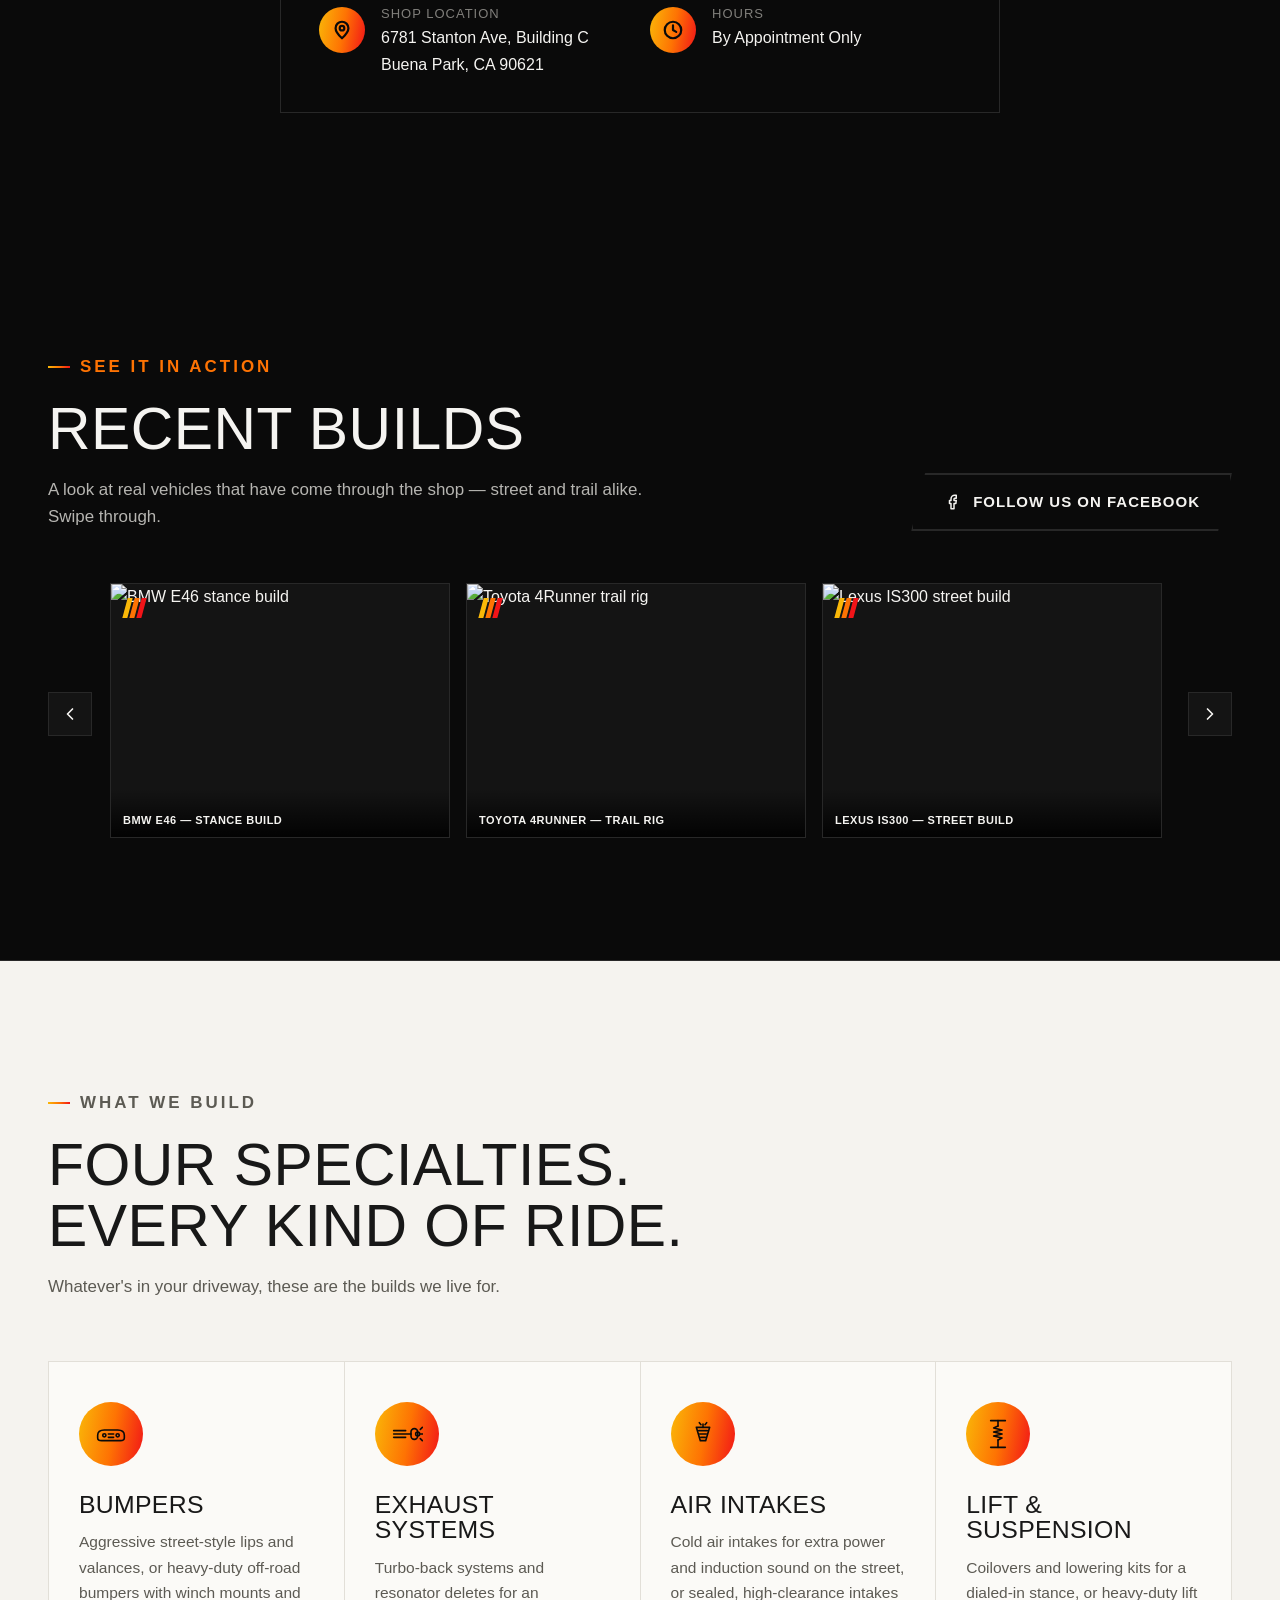
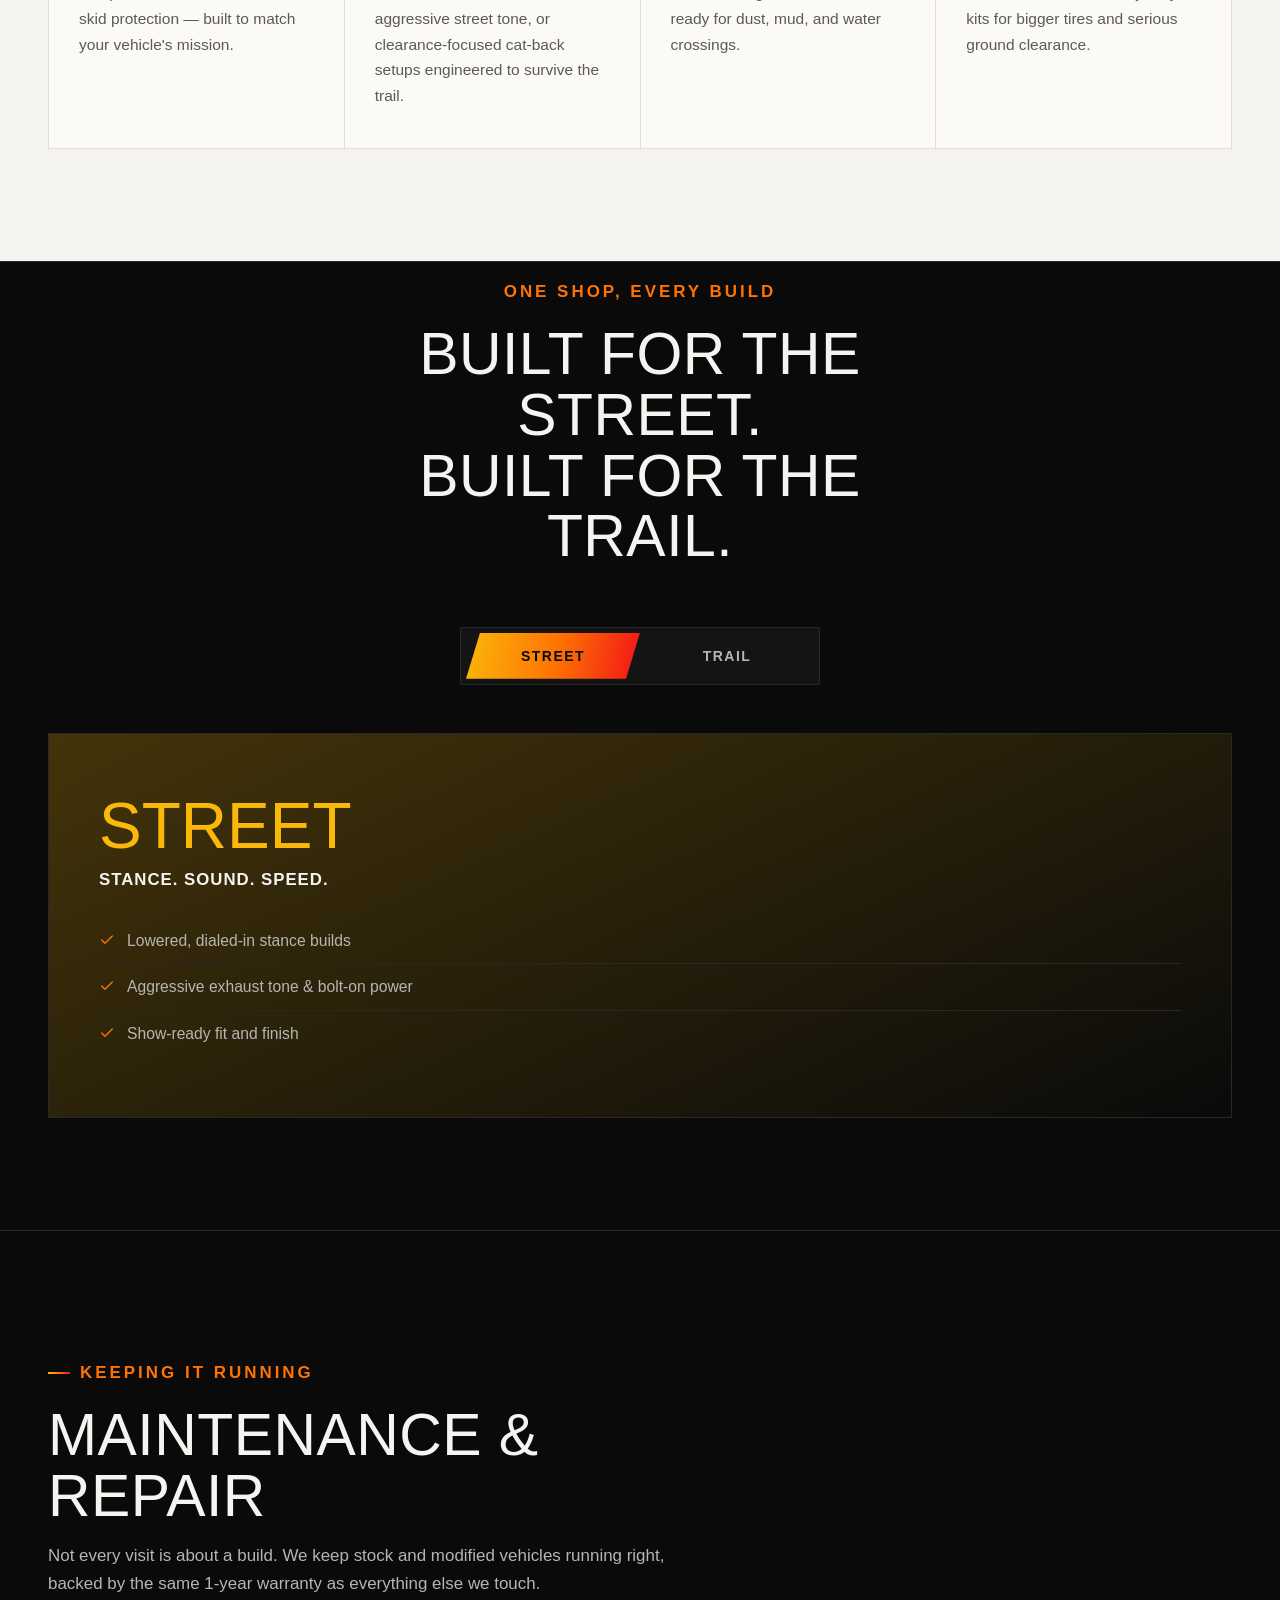
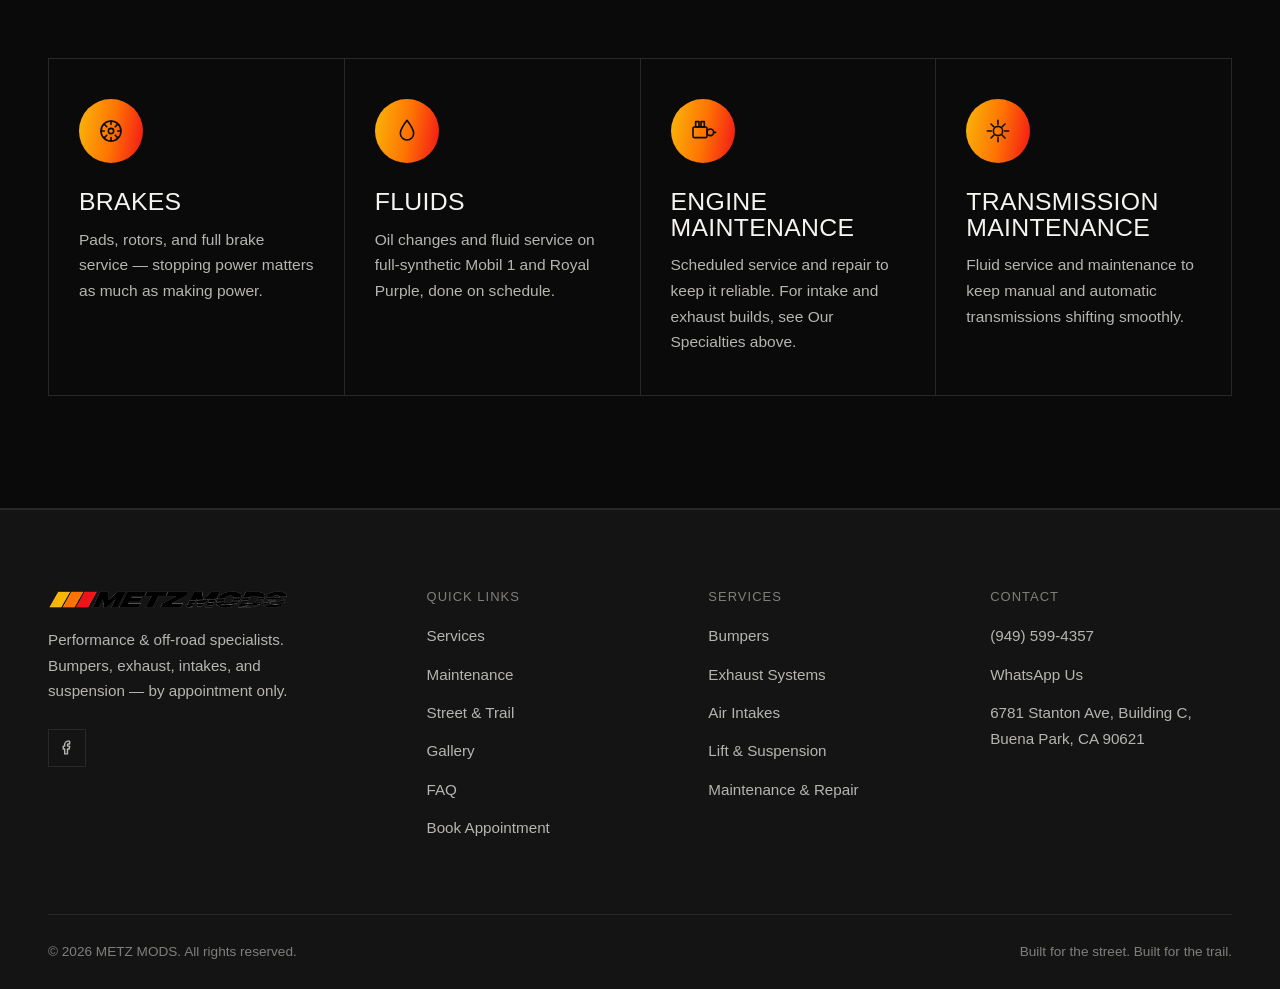
==== commit d80187b6: "Add files via upload" ====
--- a/index.html
+++ b/index.html
@@ -64,15 +64,16 @@
       <div class="nav-backdrop" id="navBackdrop"></div>
       <div class="nav-links" id="navLinks">
         <button class="nav-toggle close-menu" id="closeMenu" aria-label="Close menu"><svg class="icon"><use href="#i-close"/></svg></button>
-        <a href="index.html#services" data-nav>Services</a>
-        <a href="index.html#street-trail" data-nav>Street &amp; Trail</a>
-        <a href="index.html#gallery" data-nav>Gallery</a>
-        <a href="index.html#contact" data-nav>Contact</a>
-        <a href="faq.html" data-nav>FAQ</a>
-        <a href="index.html#contact" class="btn btn-primary" data-nav><svg class="icon"><use href="#i-calendar"/></svg>Book Appointment</a>
+        <a href="/#services" data-nav>Services</a>
+        <a href="/#maintenance" data-nav>Maintenance</a>
+        <a href="/#street-trail" data-nav>Street &amp; Trail</a>
+        <a href="/#gallery" data-nav>Gallery</a>
+        <a href="/#contact" data-nav>Contact</a>
+        <a href="/faq" data-nav>FAQ</a>
+        <a href="/#contact" class="btn btn-primary" data-nav><svg class="icon"><use href="#i-calendar"/></svg>Book Appointment</a>
       </div>
       <div class="nav-cta">
-        <a href="index.html#contact" class="btn btn-primary"><svg class="icon"><use href="#i-calendar"/></svg>Book Appointment</a>
+        <a href="/#contact" class="btn btn-primary"><svg class="icon"><use href="#i-calendar"/></svg>Book Appointment</a>
         <button class="nav-toggle" id="openMenu" aria-label="Open menu" aria-expanded="false"><svg class="icon"><use href="#i-menu"/></svg></button>
       </div>
     </nav>
@@ -93,7 +94,7 @@
     <div class="container hero-inner">
       <p class="kicker hero-anim d1" style="justify-content:center;"><span style="width:22px;height:2px;background:var(--gradient);display:inline-block;"></span> Performance &amp; Off-Road Specialists — By Appointment Only</p>
       <h1 class="hero-anim d2"><span>Street Tuned.</span><span class="gradient-text">Trail Ready.</span></h1>
-      <p class="hero-sub hero-anim d3">METZ MODS builds bumpers, exhaust, intakes, and suspension for tuner cars and off-road rigs alike — one vehicle at a time, by appointment, so every build gets done right.</p>
+      <p class="hero-sub hero-anim d3">METZ MODS builds bumpers, exhaust, intakes, and suspension for tuner cars and off-road rigs — and handles the everyday stuff too, like brakes, fluids, and maintenance on stock vehicles. One vehicle at a time, by appointment, so every job gets done right.</p>
       <div class="hero-ctas hero-anim d4">
         <a href="#contact" class="btn btn-primary"><svg class="icon"><use href="#i-calendar"/></svg>Book an Appointment</a>
         <a href="#services" class="btn btn-outline">See Our Services</a>
@@ -102,7 +103,7 @@
         <div class="hero-badge"><svg class="icon"><use href="#i-calendar"/></svg><span>Appointment-Only Shop</span></div>
         <div class="hero-badge"><svg class="icon"><use href="#i-users"/></svg><span>Tuner &amp; Off-Road Experts</span></div>
         <div class="hero-badge"><svg class="icon"><use href="#i-check"/></svg><span>1-Year Warranty</span></div>
-        <div class="hero-badge"><svg class="icon"><use href="#i-wrench"/></svg><span>Custom Fabrication</span></div>
+        <div class="hero-badge"><svg class="icon"><use href="#i-wrench"/></svg><span>Maintenance &amp; Repair Too</span></div>
       </div>
       <div class="hero-dots hero-anim d6">
         <button class="hero-dot active" data-slide="0" aria-label="Show slide 1"></button>
@@ -132,7 +133,7 @@
         </a>
       </div>
       <div class="contact-info-strip reveal">
-        <div class="info-block"><div class="icon-badge"><svg><use href="#i-pin"/></svg></div><div><h4>Shop Location</h4><p>6781 Stanton Ave<br>Buena Park, CA 90621</p></div></div>
+        <div class="info-block"><div class="icon-badge"><svg><use href="#i-pin"/></svg></div><div><h4>Shop Location</h4><p><a href="https://share.google/p9b4TP9jarZmLQm4l" target="_blank" rel="noopener" style="color:inherit;">6781 Stanton Ave, Building C<br>Buena Park, CA 90621</a></p></div></div>
         <div class="info-block"><div class="icon-badge"><svg><use href="#i-clock"/></svg></div><div><h4>Hours</h4><p>By Appointment Only</p></div></div>
       </div>
     </div>
@@ -159,7 +160,7 @@
           <div class="gallery-slide"><span class="gallery-stripes" aria-hidden="true"><span></span><span></span><span></span></span><img src="street-engine.webp" alt="Turbo engine bay build" loading="lazy"><span class="build-caption">Built For Boost</span></div>
           <div class="gallery-slide"><span class="gallery-stripes" aria-hidden="true"><span></span><span></span><span></span></span><img src="trail-frontier.webp" alt="Nissan Frontier off-road build" loading="lazy"><span class="build-caption">Nissan Frontier — Off-Road Build</span></div>
           <div class="gallery-slide"><span class="gallery-stripes" aria-hidden="true"><span></span><span></span><span></span></span><img src="street-coilover.webp" alt="Coilover suspension install" loading="lazy"><span class="build-caption">Coilover Install</span></div>
-          <div class="gallery-slide"><span class="gallery-stripes" aria-hidden="true"><span></span><span></span><span></span></span><img src="trail-suspension.webp" alt="Long-travel suspension detail" loading="lazy"><span class="build-caption">Long-Travel Suspension</span></div>
+          <div class="gallery-slide"><span class="gallery-stripes" aria-hidden="true"><span></span><span></span><span></span></span><img src="trail-suspension.webp" alt="Long-travel suspension detail" loading="lazy"><span class="build-caption">Truck Lift &amp; Level Kits</span></div>
         </div>
         <button class="gallery-nav next" aria-label="Next photo"><svg class="icon"><use href="#i-chevron"/></svg></button>
       </div>
@@ -167,7 +168,7 @@
   </section>
 
   <!-- ============ SERVICES ============ -->
-  <section id="services" class="has-bg-image" style="--bg-img:url('street-coilover.webp');">
+  <section id="services" style="border-top:1px solid var(--border);border-bottom:1px solid var(--border);">
     <div class="container">
       <div class="section-head reveal">
         <p class="kicker">What We Build</p>
@@ -284,21 +285,22 @@
       <div class="footer-col">
         <h4>Quick Links</h4>
         <ul>
-          <li><a href="index.html#services">Services</a></li>
-          <li><a href="index.html#street-trail">Street &amp; Trail</a></li>
-          <li><a href="index.html#gallery">Gallery</a></li>
-          <li><a href="faq.html">FAQ</a></li>
-          <li><a href="index.html#contact">Book Appointment</a></li>
+          <li><a href="/#services">Services</a></li>
+          <li><a href="/#maintenance">Maintenance</a></li>
+          <li><a href="/#street-trail">Street &amp; Trail</a></li>
+          <li><a href="/#gallery">Gallery</a></li>
+          <li><a href="/faq">FAQ</a></li>
+          <li><a href="/#contact">Book Appointment</a></li>
         </ul>
       </div>
       <div class="footer-col">
         <h4>Services</h4>
         <ul>
-          <li><a href="index.html#services">Bumpers</a></li>
-          <li><a href="index.html#services">Exhaust Systems</a></li>
-          <li><a href="index.html#services">Air Intakes</a></li>
-          <li><a href="index.html#services">Lift &amp; Suspension</a></li>
-          <li><a href="index.html#maintenance">Maintenance &amp; Repair</a></li>
+          <li><a href="/#services">Bumpers</a></li>
+          <li><a href="/#services">Exhaust Systems</a></li>
+          <li><a href="/#services">Air Intakes</a></li>
+          <li><a href="/#services">Lift &amp; Suspension</a></li>
+          <li><a href="/#maintenance">Maintenance &amp; Repair</a></li>
         </ul>
       </div>
       <div class="footer-col">
@@ -306,7 +308,7 @@
         <ul>
           <li><a href="tel:+19495994357">(949) 599-4357</a></li>
           <li><a href="https://wa.me/19495994357" target="_blank" rel="noopener">WhatsApp Us</a></li>
-          <li><span style="color:var(--gray);">6781 Stanton Ave, Buena Park, CA 90621</span></li>
+          <li><a href="https://share.google/p9b4TP9jarZmLQm4l" target="_blank" rel="noopener">6781 Stanton Ave, Building C, Buena Park, CA 90621</a></li>
         </ul>
       </div>
     </div>
--- a/styles.css
+++ b/styles.css
@@ -34,8 +34,8 @@
 .container{max-width:var(--container);margin:0 auto;padding:0 28px;}
 section{padding:112px 0;}
 .has-bg-image{position:relative;overflow:hidden;}
-.has-bg-image::before{content:'';position:absolute;inset:-12px;background-image:var(--bg-img);background-size:cover;background-position:center;filter:blur(9px) brightness(.5);z-index:0;}
-.has-bg-image::after{content:'';position:absolute;inset:0;background:linear-gradient(180deg, rgba(10,10,10,.62), rgba(10,10,10,.92));z-index:0;}
+.has-bg-image::before{content:'';position:absolute;inset:-12px;background-image:var(--bg-img);background-size:cover;background-position:center;filter:blur(5px) brightness(.68);z-index:0;}
+.has-bg-image::after{content:'';position:absolute;inset:0;background:linear-gradient(180deg, rgba(10,10,10,.38), rgba(10,10,10,.76));z-index:0;}
 .has-bg-image > .container{position:relative;z-index:1;}
 @media (max-width:900px){section{padding:80px 0;}}
 @media (max-width:560px){section{padding:64px 0;} .container{padding:0 20px;}}
@@ -85,16 +85,17 @@
 /* ============ HEADER / NAV ============ */
 header{position:sticky;top:0;z-index:100;background:rgba(10,10,10,.88);backdrop-filter:blur(10px);border-bottom:1px solid var(--border);transition:box-shadow .3s;}
 header.scrolled{box-shadow:0 10px 30px -12px rgba(0,0,0,.6);}
-nav{display:flex;align-items:center;justify-content:space-between;height:80px;}
-.brand{display:flex;align-items:center;}
+nav{display:flex;align-items:center;justify-content:space-between;gap:24px;height:80px;}
+.brand{display:flex;align-items:center;flex-shrink:0;}
 .brand-logo{width:220px;aspect-ratio:1722/141;height:auto;display:block;}
 @media (max-width:480px){.brand-logo{width:170px;}}
 .footer-brand .brand-logo{width:240px;}
-.nav-links{display:flex;align-items:center;gap:34px;font-family:var(--font-label);font-weight:600;text-transform:uppercase;letter-spacing:1px;font-size:14.5px;}
-.nav-links a:not(.btn){position:relative;padding:6px 0;color:var(--white);}
+.nav-links{display:flex;align-items:center;gap:22px;font-family:var(--font-label);font-weight:600;text-transform:uppercase;letter-spacing:1px;font-size:13.5px;}
+.nav-links a:not(.btn){position:relative;padding:6px 0;color:var(--white);white-space:nowrap;}
 .nav-links a:not(.btn)::after{content:'';position:absolute;left:0;bottom:0;width:0;height:2px;background:var(--gradient);transition:width .25s ease;}
 .nav-links a:not(.btn):hover::after{width:100%;}
-.nav-cta{display:flex;align-items:center;gap:18px;}
+.nav-links .btn{display:none;}
+.nav-cta{display:flex;align-items:center;gap:18px;flex-shrink:0;}
 .nav-toggle{display:none;width:44px;height:44px;align-items:center;justify-content:center;color:var(--white);}
 @media (max-width:900px){
   .nav-backdrop{position:fixed;inset:0;background:rgba(0,0,0,.55);opacity:0;pointer-events:none;transition:opacity .35s ease;z-index:98;}
@@ -102,15 +103,15 @@
   .nav-links{display:none;position:fixed;top:0;right:0;height:100vh;width:min(78vw,340px);background:var(--charcoal);flex-direction:column;justify-content:center;align-items:flex-start;gap:30px;padding:40px;box-shadow:-20px 0 40px rgba(0,0,0,.4);transform:translateX(100%);transition:transform .35s ease;border-left:1px solid var(--border);z-index:99;}
   .nav-links.open{transform:translateX(0);}
   .nav-links a:not(.btn){font-size:20px;}
-  .nav-links .btn{margin-top:10px;}
+  .nav-links .btn{display:inline-flex;margin-top:10px;}
   .nav-toggle{display:flex;}
   .nav-cta .btn-primary{display:none;}
 }
 @media (min-width:901px){.nav-links .close-menu{display:none;}}
 
 /* ============ HERO ============ */
-.hero{position:relative;padding:100px 0 90px;overflow:hidden;}
-.hero-bg{position:absolute;inset:0;z-index:0;overflow:hidden;background:var(--black);}
+.hero{position:relative;padding:100px 0 90px;overflow:hidden;background:var(--black);}
+.hero-bg{position:absolute;top:0;bottom:0;left:50%;transform:translateX(-50%);width:100%;max-width:1500px;z-index:0;overflow:hidden;background:var(--black);}
 .hero-slide{position:absolute;inset:0;background-size:cover;background-position:center 55%;opacity:0;transition:opacity 1.4s ease;}
 .hero-slide.active{opacity:1;}
 .hero-gradient{position:absolute;inset:0;background:linear-gradient(180deg, rgba(10,10,10,.5) 0%, rgba(10,10,10,.74) 55%, rgba(10,10,10,.96) 100%);}
@@ -144,9 +145,23 @@
 .service-card:hover{background:var(--charcoal);}
 .icon-badge{width:64px;height:64px;border-radius:50%;background:var(--gradient);display:flex;align-items:center;justify-content:center;margin-bottom:26px;}
 .icon-badge svg{width:32px;height:32px;color:var(--black);fill:none;stroke:currentColor;stroke-width:2.4;stroke-linecap:round;stroke-linejoin:round;}
+/* Services runs light instead of dark, for contrast/breathing room against the rest of the page */
+#services{background:#f5f3ef;}
+#services h2{color:#181818;}
+#services .section-head p{color:#5c5a53;}
+#services .services-grid{background:#e2dfd8;border-color:#e2dfd8;}
+#services .service-card{background:#fbfaf7;}
+#services .service-card:hover{background:#efece5;}
+#services .service-card h3{color:#181818;}
+#services .service-card p{color:#5c5a53;}
 .service-card h3{margin-bottom:12px;}
 .service-card p{font-size:.97rem;}
 @media (max-width:900px){.services-grid{grid-template-columns:repeat(2,1fr);}}
+@media (max-width:700px){
+  #maintenance .services-grid,#services .services-grid{display:flex;grid-template-columns:none;overflow-x:auto;scroll-snap-type:x mandatory;-webkit-overflow-scrolling:touch;scrollbar-width:none;gap:12px;background:none;border:none;padding:4px 4px 10px;}
+  #maintenance .services-grid::-webkit-scrollbar,#services .services-grid::-webkit-scrollbar{display:none;}
+  #maintenance .service-card,#services .service-card{flex:0 0 auto;width:78vw;max-width:300px;scroll-snap-align:center;border:1px solid var(--border);}
+}
 @media (max-width:560px){.services-grid{grid-template-columns:1fr;}}
 
 /* ============ STREET / TRAIL TOGGLE ============ */
@@ -158,9 +173,9 @@
 .st-panels{position:relative;display:grid;border:1px solid var(--border);}
 .st-panel{grid-area:1/1;padding:60px 50px;position:relative;overflow:hidden;opacity:0;transform:translateY(10px);transition:opacity .4s ease,transform .4s ease;pointer-events:none;}
 .st-panel.active{opacity:1;transform:translateY(0);pointer-events:auto;}
-.st-panel::before{content:'';position:absolute;inset:-12px;background-image:var(--bg-img);background-size:cover;background-position:center;filter:blur(7px) brightness(.5);z-index:0;}
-.st-panel.street::after{content:'';position:absolute;inset:0;background:linear-gradient(155deg, rgba(250,184,8,.32), rgba(10,10,10,.87));z-index:0;}
-.st-panel.trail::after{content:'';position:absolute;inset:0;background:linear-gradient(155deg, rgba(10,10,10,.87), rgba(242,20,24,.28));z-index:0;}
+.st-panel::before{content:'';position:absolute;inset:-12px;background-image:var(--bg-img);background-size:cover;background-position:center;filter:blur(5px) brightness(.68);z-index:0;}
+.st-panel.street::after{content:'';position:absolute;inset:0;background:linear-gradient(155deg, rgba(250,184,8,.24), rgba(10,10,10,.68));z-index:0;}
+.st-panel.trail::after{content:'';position:absolute;inset:0;background:linear-gradient(155deg, rgba(10,10,10,.68), rgba(242,20,24,.22));z-index:0;}
 .st-panel > *{position:relative;z-index:1;}
 .split-label{font-family:var(--font-display);font-size:clamp(2.6rem,5vw,4rem);line-height:1;margin-bottom:8px;}
 .st-panel.street .split-label{color:var(--yellow);}
@@ -196,7 +211,8 @@
 /* ============ BUILDS (photo gallery) ============ */
 .builds-head{display:flex;flex-wrap:wrap;justify-content:space-between;align-items:flex-end;gap:24px;margin-bottom:48px;}
 .gallery-carousel{position:relative;display:flex;align-items:center;gap:14px;}
-.gallery-track{display:flex;gap:16px;overflow-x:auto;scroll-snap-type:x mandatory;-webkit-overflow-scrolling:touch;scrollbar-width:none;padding:4px 4px 10px;}
+.gallery-track{display:flex;gap:16px;overflow-x:auto;scroll-snap-type:x mandatory;-webkit-overflow-scrolling:touch;scrollbar-width:none;padding:4px 4px 10px;cursor:grab;user-select:none;}
+.gallery-track.dragging{cursor:grabbing;scroll-snap-type:none;}
 .gallery-track::-webkit-scrollbar{display:none;}
 .gallery-slide{position:relative;flex:0 0 auto;width:min(340px,78vw);aspect-ratio:4/3;scroll-snap-align:center;overflow:hidden;background:var(--charcoal);border:1px solid var(--border);}
 .gallery-slide img{width:100%;height:100%;object-fit:cover;transition:transform .5s ease;}
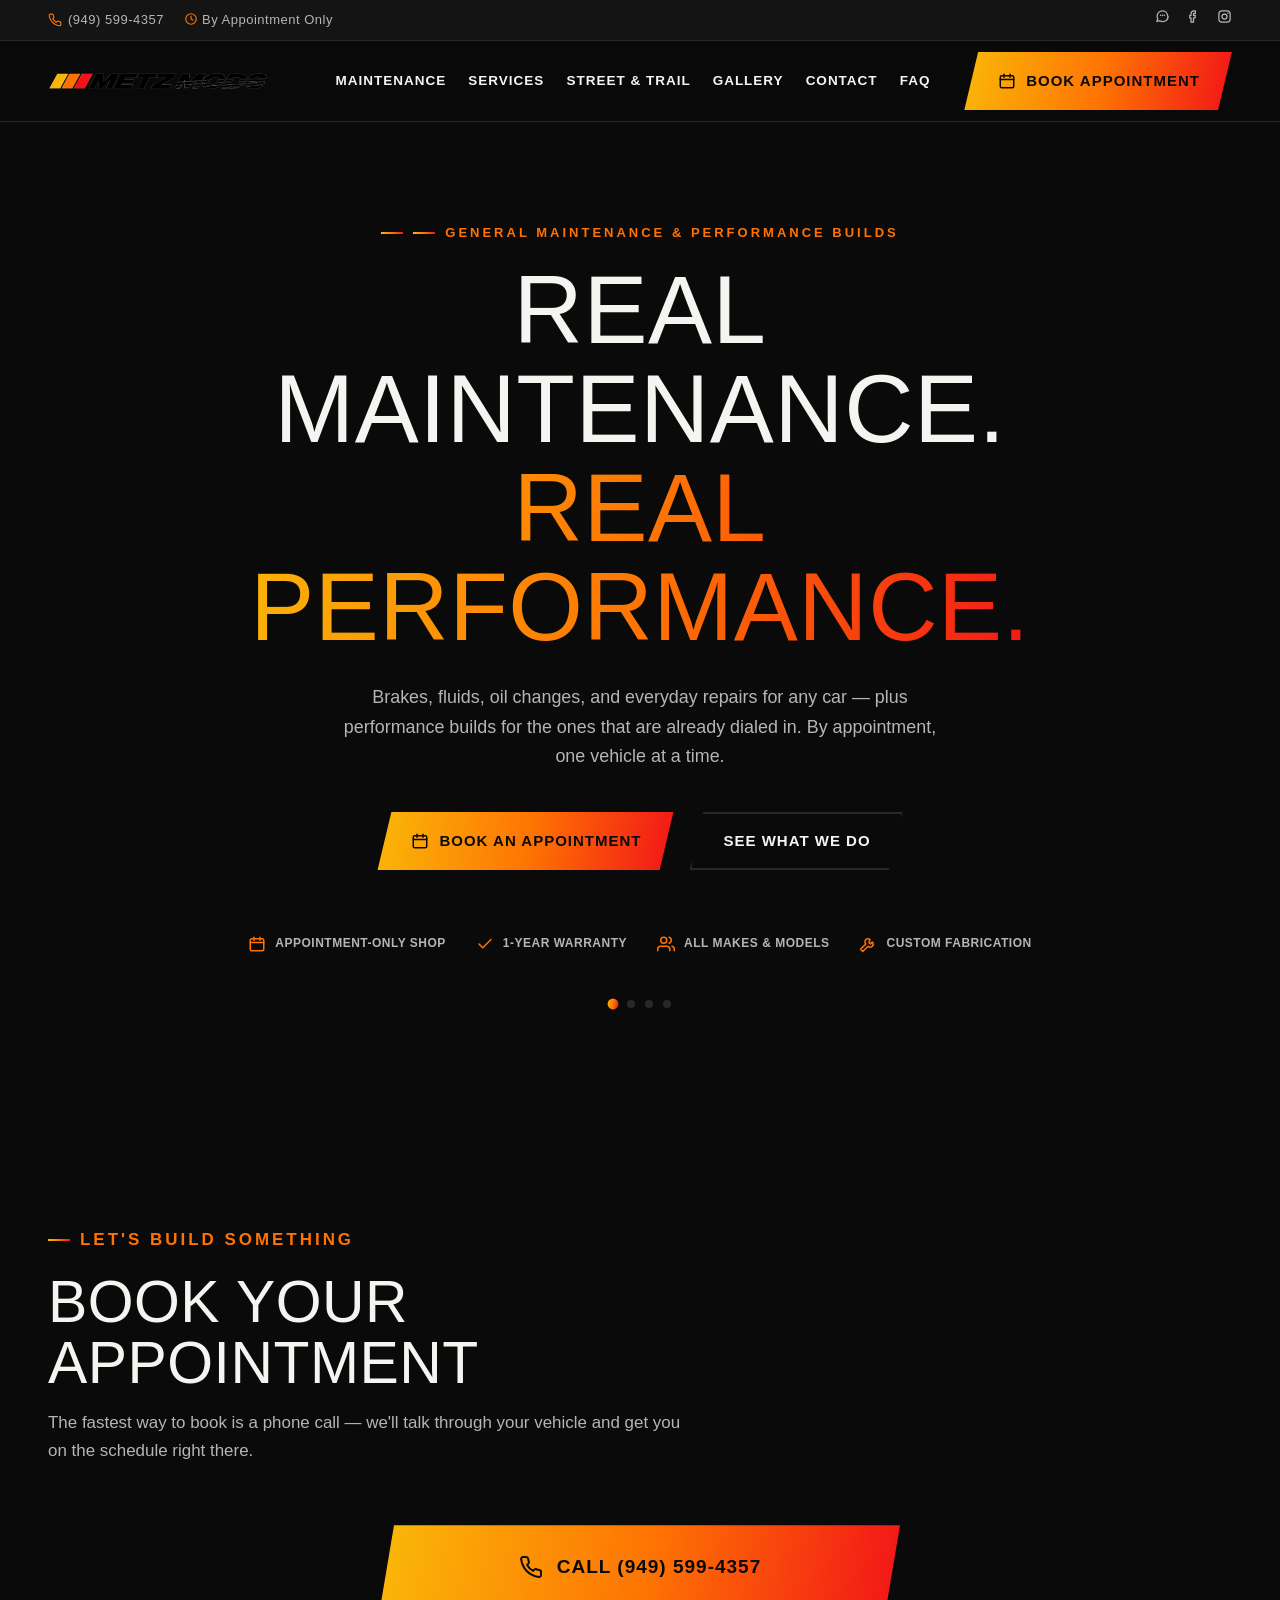
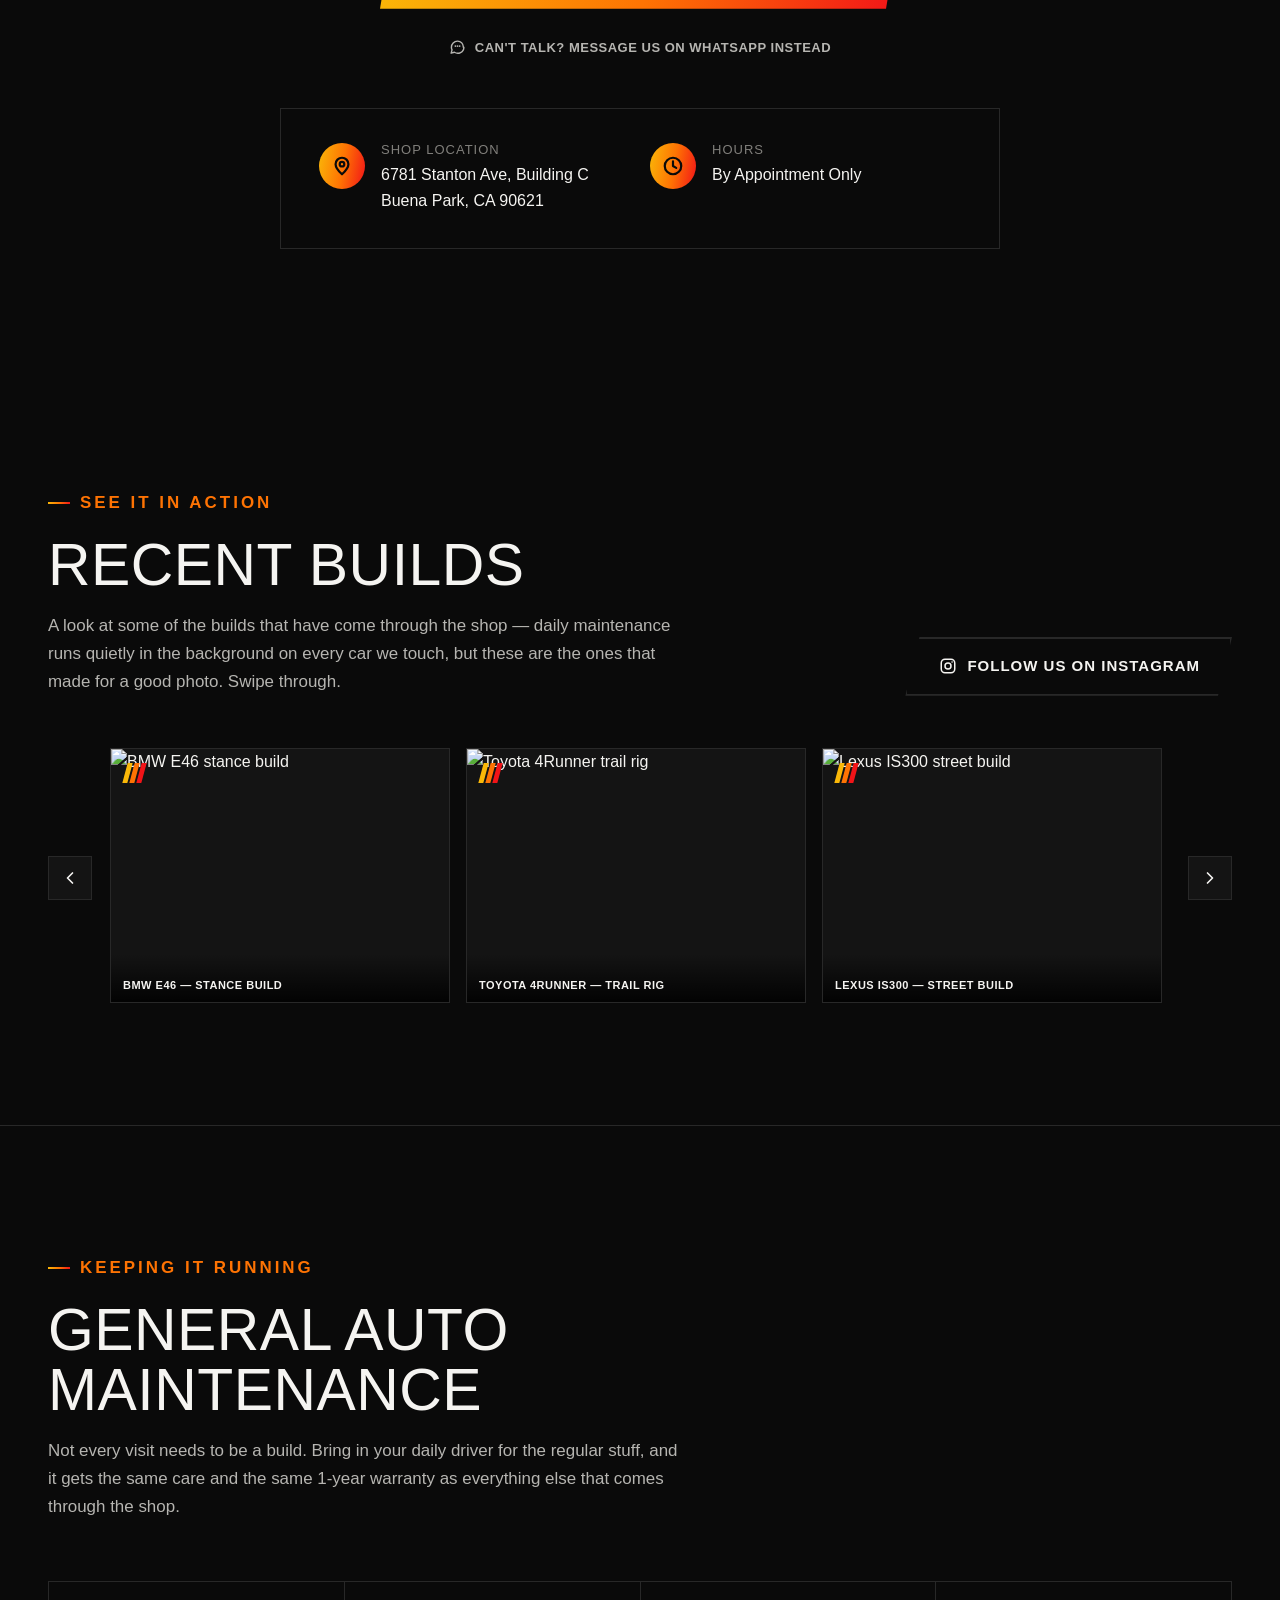
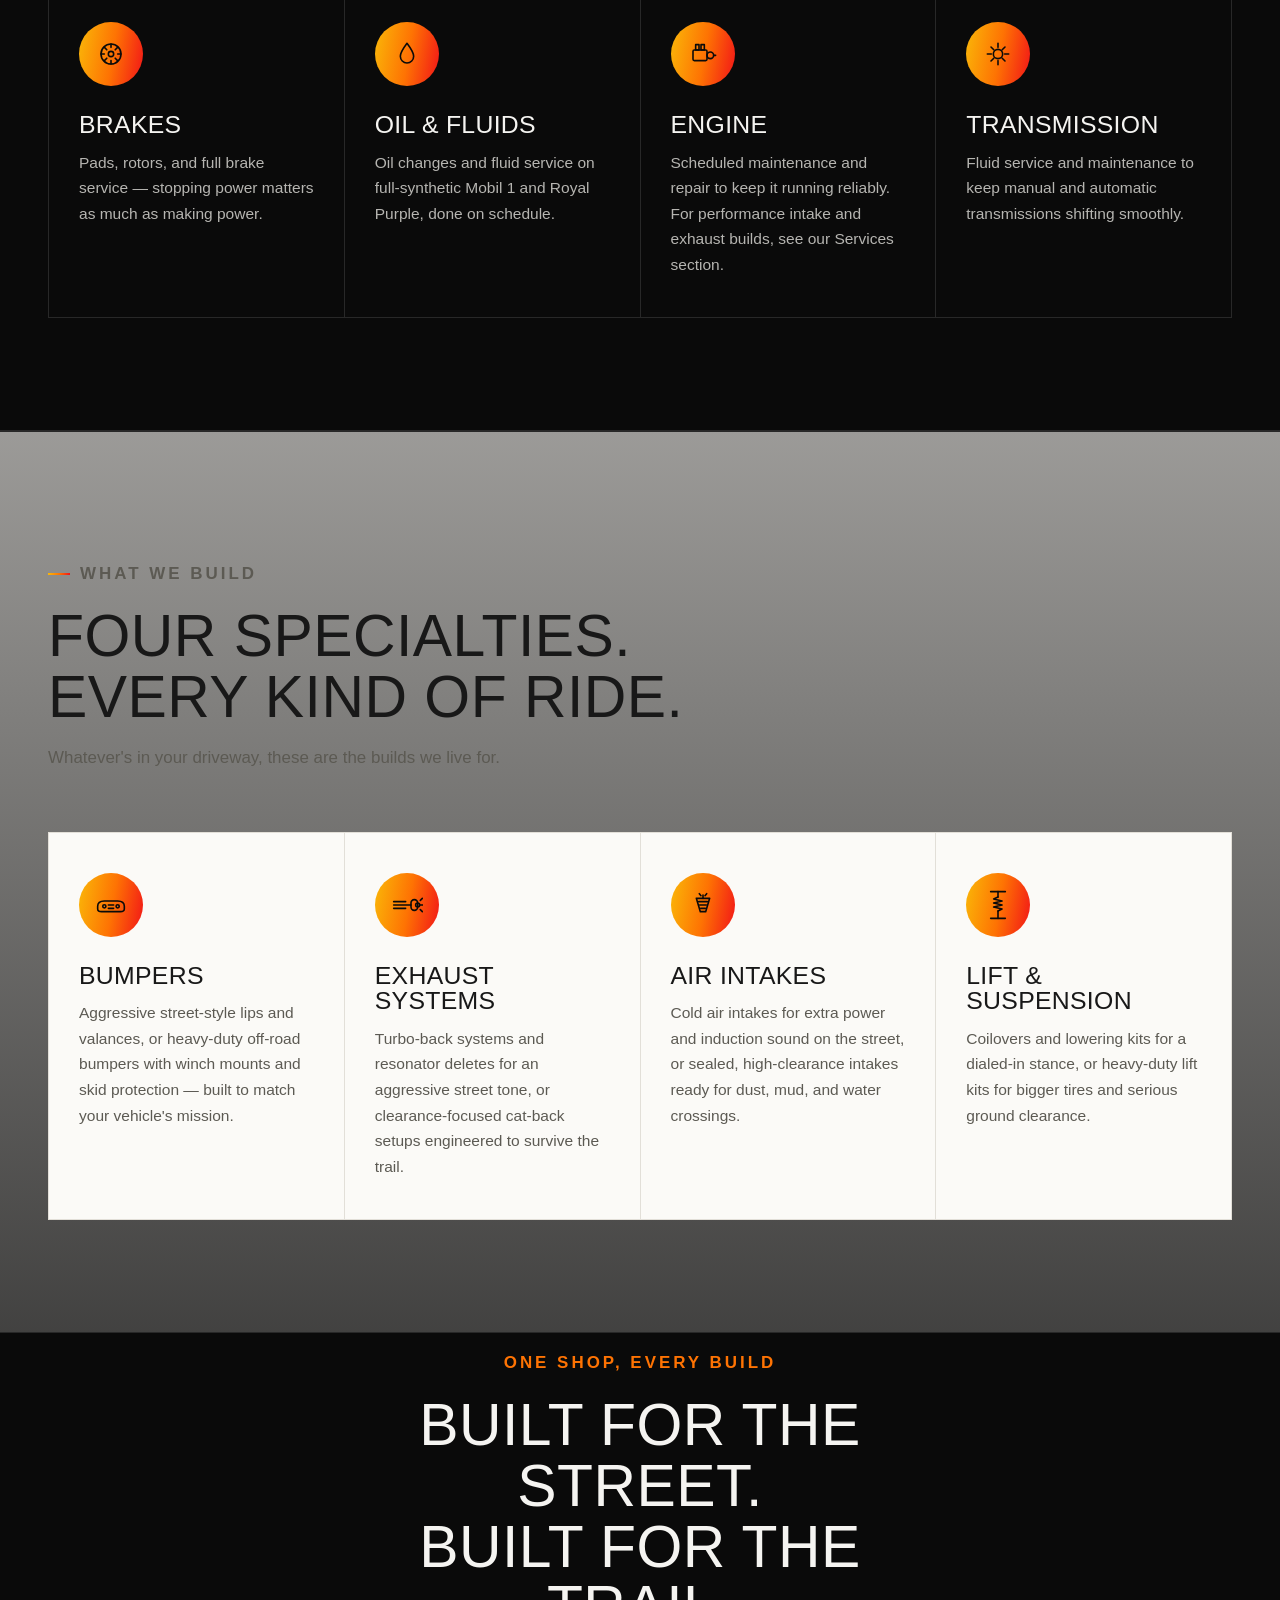
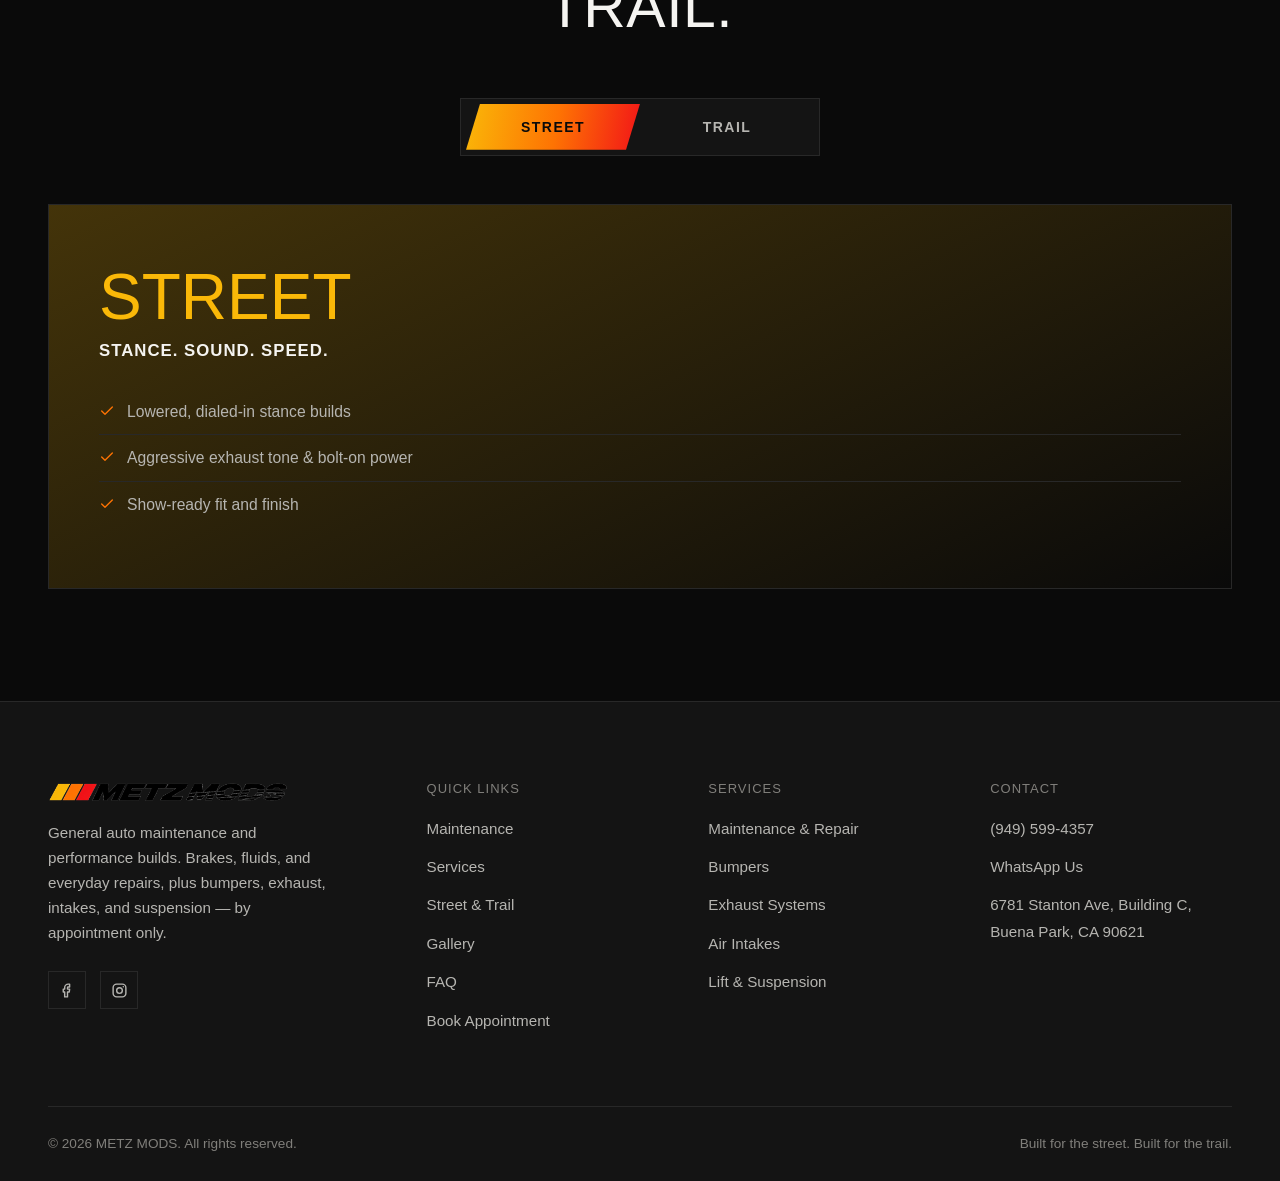
==== commit a3972303: "Add files via upload" ====
--- a/index.html
+++ b/index.html
@@ -3,17 +3,72 @@
 <head>
 <meta charset="UTF-8">
 <meta name="viewport" content="width=device-width, initial-scale=1.0">
-<title>METZ MODS | Performance &amp; Off-Road Modification Shop</title>
-<meta name="description" content="METZ MODS builds bumpers, exhaust, air intakes, and lift & suspension for tuner cars and off-road rigs, plus brakes, fluids, and engine & transmission maintenance. By appointment only in Buena Park, CA.">
+<title>METZ MODS | General Auto Maintenance &amp; Performance Shop</title>
+<meta name="description" content="METZ MODS is a general auto maintenance shop in Buena Park, CA — brakes, fluids, oil changes, and everyday repairs on any car, plus performance builds and off-road mods. By appointment only.">
 <meta name="theme-color" content="#0a0a0a">
-<meta property="og:title" content="METZ MODS | Performance & Off-Road Modification Shop">
-<meta property="og:description" content="Performance builds and maintenance for tuner cars and off-road rigs — bumpers, exhaust, intakes, suspension, brakes, fluids, and more. By appointment only.">
+<meta property="og:title" content="METZ MODS | General Auto Maintenance & Performance Shop">
+<meta property="og:description" content="Brakes, fluids, oil changes, and everyday repairs on any car — plus performance builds and off-road mods for tuner cars and trucks. By appointment only in Buena Park, CA.">
 <meta property="og:type" content="website">
-<link rel="icon" href="data:image/svg+xml,<svg xmlns='http://www.w3.org/2000/svg' viewBox='0 0 100 100'><text y='.9em' font-size='90'>🏁</text></svg>">
+<meta property="og:url" content="https://metzmods.com/">
+<meta property="og:image" content="https://metzmods.com/og-image.png">
+<meta property="og:image:width" content="1200">
+<meta property="og:image:height" content="630">
+<meta property="og:image:alt" content="METZ MODS logo">
+<meta property="og:site_name" content="METZ MODS">
+<meta name="twitter:card" content="summary_large_image">
+<meta name="twitter:title" content="METZ MODS | General Auto Maintenance & Performance Shop">
+<meta name="twitter:description" content="Brakes, fluids, oil changes, and everyday repairs on any car — plus performance builds and off-road mods. By appointment only in Buena Park, CA.">
+<meta name="twitter:image" content="https://metzmods.com/og-image.png">
+<link rel="canonical" href="https://metzmods.com/">
+<link rel="icon" type="image/x-icon" href="/favicon.ico">
+<link rel="icon" type="image/png" sizes="32x32" href="/favicon-32x32.png">
+<link rel="icon" type="image/png" sizes="16x16" href="/favicon-16x16.png">
+<link rel="apple-touch-icon" sizes="180x180" href="/apple-touch-icon.png">
+<link rel="manifest" href="/site.webmanifest">
+<link rel="preload" as="image" href="/street-lexus.webp" fetchpriority="high">
 <link rel="preconnect" href="https://fonts.googleapis.com">
 <link rel="preconnect" href="https://fonts.gstatic.com" crossorigin>
 <link href="https://fonts.googleapis.com/css2?family=Bebas+Neue&family=Barlow:ital,wght@0,400;0,500;0,600;0,700;1,600&family=Barlow+Condensed:wght@500;600;700&display=swap" rel="stylesheet">
-<link rel="stylesheet" href="styles.css">
+<link rel="stylesheet" href="styles.css?v=2">
+<script type="application/ld+json">
+{
+  "@context": "https://schema.org",
+  "@type": "AutoRepair",
+  "name": "METZ MODS",
+  "image": "https://metzmods.com/og-image.png",
+  "url": "https://metzmods.com/",
+  "telephone": "+1-949-599-4357",
+  "priceRange": "$$",
+  "address": {
+    "@type": "PostalAddress",
+    "streetAddress": "6781 Stanton Ave, Building C",
+    "addressLocality": "Buena Park",
+    "addressRegion": "CA",
+    "postalCode": "90621",
+    "addressCountry": "US"
+  },
+  "sameAs": [
+    "https://www.facebook.com/share/19eWcg6y8T/",
+    "https://www.instagram.com/metzmods"
+  ],
+  "description": "General auto maintenance and performance shop in Buena Park, CA. Brakes, fluids, oil changes, and everyday repairs on any car, plus bumpers, exhaust, intakes, and suspension builds for tuner cars and off-road rigs. By appointment only.",
+  "areaServed": "Buena Park, CA",
+  "hasOfferCatalog": {
+    "@type": "OfferCatalog",
+    "name": "Services",
+    "itemListElement": [
+      { "@type": "Offer", "itemOffered": { "@type": "Service", "name": "Brake Service" } },
+      { "@type": "Offer", "itemOffered": { "@type": "Service", "name": "Oil & Fluid Service" } },
+      { "@type": "Offer", "itemOffered": { "@type": "Service", "name": "Engine Maintenance" } },
+      { "@type": "Offer", "itemOffered": { "@type": "Service", "name": "Transmission Maintenance" } },
+      { "@type": "Offer", "itemOffered": { "@type": "Service", "name": "Bumpers" } },
+      { "@type": "Offer", "itemOffered": { "@type": "Service", "name": "Exhaust Systems" } },
+      { "@type": "Offer", "itemOffered": { "@type": "Service", "name": "Air Intakes" } },
+      { "@type": "Offer", "itemOffered": { "@type": "Service", "name": "Lift & Suspension" } }
+    ]
+  }
+}
+</script>
 </head>
 <body>
 <a href="#main" class="skip-link">Skip to content</a>
@@ -37,6 +92,7 @@
 <symbol id="i-car" viewBox="0 0 24 24"><path d="M5 17h14M5 17a2 2 0 1 1-4 0M5 17V9l2-4h10l2 4v8M19 17a2 2 0 1 0 4 0M1 13h22"/></symbol>
 <symbol id="i-truck" viewBox="0 0 24 24"><path d="M3 17V7a1 1 0 0 1 1-1h9v11M3 17a2 2 0 1 0 4 0M3 17h4m6 0a2 2 0 1 0 4 0m-4 0h4m0 0h3v-5l-3-4h-3v9"/></symbol>
 <symbol id="i-whatsapp" viewBox="0 0 24 24"><path d="M21 11.5a8.38 8.38 0 0 1-4.7 7.6 8.5 8.5 0 0 1-8.6-.4L3 20l1.3-4.7a8.38 8.38 0 0 1-.9-3.8 8.5 8.5 0 0 1 8.5-8.5h.3a8.48 8.48 0 0 1 8 8v.5z"/><path d="M9 10h.01M12 10h.01M15 10h.01" stroke-width="2.5"/></symbol>
+<symbol id="i-instagram" viewBox="0 0 24 24"><rect x="3" y="3" width="18" height="18" rx="5"/><circle cx="12" cy="12" r="4"/><circle cx="17.4" cy="6.6" r="1.1" fill="currentColor" stroke="none"/></symbol>
 <symbol id="i-facebook" viewBox="0 0 24 24"><path d="M15 3h-2a5 5 0 0 0-5 5v2H6v4h2v7h4v-7h2.5l.5-4H12V8a1 1 0 0 1 1-1h2z"/></symbol>
 </svg>
 
@@ -50,6 +106,7 @@
     <div class="utility-social">
       <a href="https://wa.me/19495994357" target="_blank" rel="noopener" aria-label="WhatsApp"><svg class="icon"><use href="#i-whatsapp"/></svg></a>
       <a href="https://www.facebook.com/share/19eWcg6y8T/" target="_blank" rel="noopener" aria-label="Facebook"><svg class="icon"><use href="#i-facebook"/></svg></a>
+      <a href="https://www.instagram.com/metzmods" target="_blank" rel="noopener" aria-label="Instagram"><svg class="icon"><use href="#i-instagram"/></svg></a>
     </div>
   </div>
 </div>
@@ -64,8 +121,8 @@
       <div class="nav-backdrop" id="navBackdrop"></div>
       <div class="nav-links" id="navLinks">
         <button class="nav-toggle close-menu" id="closeMenu" aria-label="Close menu"><svg class="icon"><use href="#i-close"/></svg></button>
+        <a href="/#maintenance" data-nav>Maintenance</a>
         <a href="/#services" data-nav>Services</a>
-        <a href="/#maintenance" data-nav>Maintenance</a>
         <a href="/#street-trail" data-nav>Street &amp; Trail</a>
         <a href="/#gallery" data-nav>Gallery</a>
         <a href="/#contact" data-nav>Contact</a>
@@ -92,18 +149,18 @@
       <div class="hero-gradient"></div>
     </div>
     <div class="container hero-inner">
-      <p class="kicker hero-anim d1" style="justify-content:center;"><span style="width:22px;height:2px;background:var(--gradient);display:inline-block;"></span> Performance &amp; Off-Road Specialists — By Appointment Only</p>
-      <h1 class="hero-anim d2"><span>Street Tuned.</span><span class="gradient-text">Trail Ready.</span></h1>
-      <p class="hero-sub hero-anim d3">METZ MODS builds bumpers, exhaust, intakes, and suspension for tuner cars and off-road rigs — and handles the everyday stuff too, like brakes, fluids, and maintenance on stock vehicles. One vehicle at a time, by appointment, so every job gets done right.</p>
+      <p class="kicker hero-anim d1" style="justify-content:center;"><span style="width:22px;height:2px;background:var(--gradient);display:inline-block;"></span> General Maintenance &amp; Performance Builds</p>
+      <h1 class="hero-anim d2"><span>Real Maintenance.</span><span class="gradient-text">Real Performance.</span></h1>
+      <p class="hero-sub hero-anim d3">Brakes, fluids, oil changes, and everyday repairs for any car — plus performance builds for the ones that are already dialed in. By appointment, one vehicle at a time.</p>
       <div class="hero-ctas hero-anim d4">
-        <a href="#contact" class="btn btn-primary"><svg class="icon"><use href="#i-calendar"/></svg>Book an Appointment</a>
-        <a href="#services" class="btn btn-outline">See Our Services</a>
+        <a href="/#contact" class="btn btn-primary"><svg class="icon"><use href="#i-calendar"/></svg>Book an Appointment</a>
+        <a href="/#maintenance" class="btn btn-outline">See What We Do</a>
       </div>
       <div class="hero-badges hero-anim d5">
         <div class="hero-badge"><svg class="icon"><use href="#i-calendar"/></svg><span>Appointment-Only Shop</span></div>
-        <div class="hero-badge"><svg class="icon"><use href="#i-users"/></svg><span>Tuner &amp; Off-Road Experts</span></div>
         <div class="hero-badge"><svg class="icon"><use href="#i-check"/></svg><span>1-Year Warranty</span></div>
-        <div class="hero-badge"><svg class="icon"><use href="#i-wrench"/></svg><span>Maintenance &amp; Repair Too</span></div>
+        <div class="hero-badge"><svg class="icon"><use href="#i-users"/></svg><span>All Makes &amp; Models</span></div>
+        <div class="hero-badge"><svg class="icon"><use href="#i-wrench"/></svg><span>Custom Fabrication</span></div>
       </div>
       <div class="hero-dots hero-anim d6">
         <button class="hero-dot active" data-slide="0" aria-label="Show slide 1"></button>
@@ -115,7 +172,7 @@
   </section>
 
   <!-- ============ CONTACT / BOOKING ============ -->
-  <section id="contact" class="has-bg-image" style="--bg-img:url('street-bmw.webp');">
+  <section id="contact">
     <div class="container">
       <div class="section-head reveal">
         <p class="kicker">Let's Build Something</p>
@@ -146,29 +203,62 @@
         <div class="section-head" style="margin-bottom:0;">
           <p class="kicker">See It In Action</p>
           <h2>Recent Builds</h2>
-          <p>A look at real vehicles that have come through the shop — street and trail alike. Swipe through.</p>
-        </div>
-        <a href="https://www.facebook.com/share/19eWcg6y8T/" target="_blank" rel="noopener" class="btn btn-outline"><svg class="icon"><use href="#i-facebook"/></svg>Follow Us on Facebook</a>
+          <p>A look at some of the builds that have come through the shop — daily maintenance runs quietly in the background on every car we touch, but these are the ones that made for a good photo. Swipe through.</p>
+        </div>
+        <a href="https://www.instagram.com/metzmods" target="_blank" rel="noopener" class="btn btn-outline"><svg class="icon"><use href="#i-instagram"/></svg>Follow Us on Instagram</a>
       </div>
       <div class="gallery-carousel reveal">
         <button class="gallery-nav prev" aria-label="Previous photo"><svg class="icon"><use href="#i-chevron"/></svg></button>
         <div class="gallery-track" id="galleryTrack">
-          <div class="gallery-slide"><span class="gallery-stripes" aria-hidden="true"><span></span><span></span><span></span></span><img src="street-bmw.webp" alt="BMW E46 stance build" loading="lazy"><span class="build-caption">BMW E46 — Stance Build</span></div>
-          <div class="gallery-slide"><span class="gallery-stripes" aria-hidden="true"><span></span><span></span><span></span></span><img src="trail-4runner.webp" alt="Toyota 4Runner trail rig" loading="lazy"><span class="build-caption">Toyota 4Runner — Trail Rig</span></div>
-          <div class="gallery-slide"><span class="gallery-stripes" aria-hidden="true"><span></span><span></span><span></span></span><img src="street-lexus.webp" alt="Lexus IS300 street build" loading="lazy"><span class="build-caption">Lexus IS300 — Street Build</span></div>
-          <div class="gallery-slide"><span class="gallery-stripes" aria-hidden="true"><span></span><span></span><span></span></span><img src="trail-jeep.webp" alt="Jeep Cherokee trail ready" loading="lazy"><span class="build-caption">Jeep Cherokee — Trail Ready</span></div>
-          <div class="gallery-slide"><span class="gallery-stripes" aria-hidden="true"><span></span><span></span><span></span></span><img src="street-engine.webp" alt="Turbo engine bay build" loading="lazy"><span class="build-caption">Built For Boost</span></div>
-          <div class="gallery-slide"><span class="gallery-stripes" aria-hidden="true"><span></span><span></span><span></span></span><img src="trail-frontier.webp" alt="Nissan Frontier off-road build" loading="lazy"><span class="build-caption">Nissan Frontier — Off-Road Build</span></div>
-          <div class="gallery-slide"><span class="gallery-stripes" aria-hidden="true"><span></span><span></span><span></span></span><img src="street-coilover.webp" alt="Coilover suspension install" loading="lazy"><span class="build-caption">Coilover Install</span></div>
-          <div class="gallery-slide"><span class="gallery-stripes" aria-hidden="true"><span></span><span></span><span></span></span><img src="trail-suspension.webp" alt="Long-travel suspension detail" loading="lazy"><span class="build-caption">Truck Lift &amp; Level Kits</span></div>
+          <div class="gallery-slide" data-lightbox-index="0"><span class="gallery-stripes" aria-hidden="true"><span></span><span></span><span></span></span><img src="street-bmw.webp" alt="BMW E46 stance build" loading="lazy" data-lightbox-index="0"><span class="build-caption">BMW E46 — Stance Build</span></div>
+          <div class="gallery-slide" data-lightbox-index="1"><span class="gallery-stripes" aria-hidden="true"><span></span><span></span><span></span></span><img src="trail-4runner.webp" alt="Toyota 4Runner trail rig" loading="lazy" data-lightbox-index="1"><span class="build-caption">Toyota 4Runner — Trail Rig</span></div>
+          <div class="gallery-slide" data-lightbox-index="2"><span class="gallery-stripes" aria-hidden="true"><span></span><span></span><span></span></span><img src="street-lexus.webp" alt="Lexus IS300 street build" loading="lazy" data-lightbox-index="2"><span class="build-caption">Lexus IS300 — Street Build</span></div>
+          <div class="gallery-slide" data-lightbox-index="3"><span class="gallery-stripes" aria-hidden="true"><span></span><span></span><span></span></span><img src="trail-jeep.webp" alt="Jeep Cherokee trail ready" loading="lazy" data-lightbox-index="3"><span class="build-caption">Jeep Cherokee — Trail Ready</span></div>
+          <div class="gallery-slide" data-lightbox-index="4"><span class="gallery-stripes" aria-hidden="true"><span></span><span></span><span></span></span><img src="street-engine.webp" alt="Turbo engine bay build" loading="lazy" data-lightbox-index="4"><span class="build-caption">Built For Boost</span></div>
+          <div class="gallery-slide" data-lightbox-index="5"><span class="gallery-stripes" aria-hidden="true"><span></span><span></span><span></span></span><img src="trail-frontier.webp" alt="Nissan Frontier off-road build" loading="lazy" data-lightbox-index="5"><span class="build-caption">Nissan Frontier — Off-Road Build</span></div>
+          <div class="gallery-slide" data-lightbox-index="6"><span class="gallery-stripes" aria-hidden="true"><span></span><span></span><span></span></span><img src="street-coilover.webp" alt="Coilover suspension install" loading="lazy" data-lightbox-index="6"><span class="build-caption">Coilover Install</span></div>
+          <div class="gallery-slide" data-lightbox-index="7"><span class="gallery-stripes" aria-hidden="true"><span></span><span></span><span></span></span><img src="trail-suspension.webp" alt="Truck lift kit and level kit install" loading="lazy" data-lightbox-index="7"><span class="build-caption">Truck Lift Kit Installs &amp; Level Kits</span></div>
         </div>
         <button class="gallery-nav next" aria-label="Next photo"><svg class="icon"><use href="#i-chevron"/></svg></button>
       </div>
     </div>
   </section>
 
+  <!-- ============ MAINTENANCE & REPAIR ============ -->
+  <section id="maintenance" style="border-top:1px solid var(--border);border-bottom:1px solid var(--border);">
+    <div class="container">
+      <div class="section-head reveal">
+        <p class="kicker">Keeping It Running</p>
+        <h2>General Auto Maintenance</h2>
+        <p>Not every visit needs to be a build. Bring in your daily driver for the regular stuff, and it gets the same care and the same 1-year warranty as everything else that comes through the shop.</p>
+      </div>
+      <div class="services-grid reveal">
+        <div class="service-card">
+          <div class="icon-badge"><svg viewBox="0 0 48 48"><circle cx="24" cy="24" r="15"/><circle cx="24" cy="24" r="4"/><line x1="24" y1="9" x2="24" y2="14"/><line x1="24" y1="34" x2="24" y2="39"/><line x1="9" y1="24" x2="14" y2="24"/><line x1="34" y1="24" x2="39" y2="24"/><path d="M14.5 14.5l3.2 3.2M30.3 30.3l3.2 3.2M14.5 33.5l3.2-3.2M30.3 17.7l3.2-3.2"/></svg></div>
+          <h3>Brakes</h3>
+          <p>Pads, rotors, and full brake service — stopping power matters as much as making power.</p>
+        </div>
+        <div class="service-card">
+          <div class="icon-badge"><svg viewBox="0 0 48 48"><path d="M24 8c6 8 10 14.5 10 19.5a10 10 0 0 1-20 0C14 22.5 18 16 24 8z"/></svg></div>
+          <h3>Oil &amp; Fluids</h3>
+          <p>Oil changes and fluid service on full-synthetic Mobil 1 and Royal Purple, done on schedule.</p>
+        </div>
+        <div class="service-card">
+          <div class="icon-badge"><svg viewBox="0 0 48 48"><rect x="9" y="18" width="21" height="16" rx="2"/><rect x="13" y="10" width="5" height="8"/><rect x="21" y="10" width="5" height="8"/><circle cx="35" cy="26" r="5"/><line x1="40" y1="26" x2="43" y2="26"/></svg></div>
+          <h3>Engine</h3>
+          <p>Scheduled maintenance and repair to keep it running reliably. For performance intake and exhaust builds, see our Services section.</p>
+        </div>
+        <div class="service-card">
+          <div class="icon-badge"><svg viewBox="0 0 48 48"><circle cx="24" cy="24" r="7"/><path d="M24 8v6M24 34v6M8 24h6M34 24h6M13.5 13.5l4.2 4.2M30.3 30.3l4.2 4.2M13.5 34.5l4.2-4.2M30.3 17.7l4.2-4.2"/></svg></div>
+          <h3>Transmission</h3>
+          <p>Fluid service and maintenance to keep manual and automatic transmissions shifting smoothly.</p>
+        </div>
+      </div>
+    </div>
+  </section>
+
   <!-- ============ SERVICES ============ -->
-  <section id="services" style="border-top:1px solid var(--border);border-bottom:1px solid var(--border);">
+  <section id="services" class="has-bg-image" style="--bg-img:url('street-coilover.webp');border-top:1px solid var(--border);border-bottom:1px solid var(--border);">
     <div class="container">
       <div class="section-head reveal">
         <p class="kicker">What We Build</p>
@@ -235,38 +325,17 @@
     </div>
   </section>
 
-  <!-- ============ MAINTENANCE & REPAIR ============ -->
-  <section id="maintenance" class="has-bg-image" style="--bg-img:url('trail-jeep.webp');border-top:1px solid var(--border);border-bottom:1px solid var(--border);">
-    <div class="container">
-      <div class="section-head reveal">
-        <p class="kicker">Keeping It Running</p>
-        <h2>Maintenance &amp; Repair</h2>
-        <p>Not every visit is about a build. We keep stock and modified vehicles running right, backed by the same 1-year warranty as everything else we touch.</p>
-      </div>
-      <div class="services-grid reveal">
-        <div class="service-card">
-          <div class="icon-badge"><svg viewBox="0 0 48 48"><circle cx="24" cy="24" r="15"/><circle cx="24" cy="24" r="4"/><line x1="24" y1="9" x2="24" y2="14"/><line x1="24" y1="34" x2="24" y2="39"/><line x1="9" y1="24" x2="14" y2="24"/><line x1="34" y1="24" x2="39" y2="24"/><path d="M14.5 14.5l3.2 3.2M30.3 30.3l3.2 3.2M14.5 33.5l3.2-3.2M30.3 17.7l3.2-3.2"/></svg></div>
-          <h3>Brakes</h3>
-          <p>Pads, rotors, and full brake service — stopping power matters as much as making power.</p>
-        </div>
-        <div class="service-card">
-          <div class="icon-badge"><svg viewBox="0 0 48 48"><path d="M24 8c6 8 10 14.5 10 19.5a10 10 0 0 1-20 0C14 22.5 18 16 24 8z"/></svg></div>
-          <h3>Fluids</h3>
-          <p>Oil changes and fluid service on full-synthetic Mobil 1 and Royal Purple, done on schedule.</p>
-        </div>
-        <div class="service-card">
-          <div class="icon-badge"><svg viewBox="0 0 48 48"><rect x="9" y="18" width="21" height="16" rx="2"/><rect x="13" y="10" width="5" height="8"/><rect x="21" y="10" width="5" height="8"/><circle cx="35" cy="26" r="5"/><line x1="40" y1="26" x2="43" y2="26"/></svg></div>
-          <h3>Engine Maintenance</h3>
-          <p>Scheduled service and repair to keep it reliable. For intake and exhaust builds, see Our Specialties above.</p>
-        </div>
-        <div class="service-card">
-          <div class="icon-badge"><svg viewBox="0 0 48 48"><circle cx="24" cy="24" r="7"/><path d="M24 8v6M24 34v6M8 24h6M34 24h6M13.5 13.5l4.2 4.2M30.3 30.3l4.2 4.2M13.5 34.5l4.2-4.2M30.3 17.7l4.2-4.2"/></svg></div>
-          <h3>Transmission Maintenance</h3>
-          <p>Fluid service and maintenance to keep manual and automatic transmissions shifting smoothly.</p>
-        </div>
-      </div>
-    </div>
-  </section>
+<!-- ============ GALLERY LIGHTBOX ============ -->
+<div class="lightbox" id="lightbox" role="dialog" aria-modal="true" aria-label="Photo viewer" hidden>
+  <button class="lightbox-close" id="lightboxClose" aria-label="Close photo viewer"><svg class="icon"><use href="#i-close"/></svg></button>
+  <button class="lightbox-arrow prev" id="lightboxPrev" aria-label="Previous photo"><svg class="icon"><use href="#i-chevron"/></svg></button>
+  <div class="lightbox-stage" id="lightboxStage">
+    <img id="lightboxImg" src="" alt="">
+    <p class="lightbox-caption" id="lightboxCaption"></p>
+  </div>
+  <button class="lightbox-arrow next" id="lightboxNext" aria-label="Next photo"><svg class="icon"><use href="#i-chevron"/></svg></button>
+</div>
+
 </main>
 
 <!-- ============ FOOTER ============ -->
@@ -277,16 +346,17 @@
         <a href="#" class="brand" aria-label="Metz Mods home, scroll to top">
           <img src="metz-logo.webp" alt="Metz Mods" class="brand-logo">
         </a>
-        <p>Performance &amp; off-road specialists. Bumpers, exhaust, intakes, and suspension — by appointment only.</p>
+        <p>General auto maintenance and performance builds. Brakes, fluids, and everyday repairs, plus bumpers, exhaust, intakes, and suspension — by appointment only.</p>
         <div class="footer-social">
           <a href="https://www.facebook.com/share/19eWcg6y8T/" target="_blank" rel="noopener" aria-label="Facebook"><svg class="icon"><use href="#i-facebook"/></svg></a>
+      <a href="https://www.instagram.com/metzmods" target="_blank" rel="noopener" aria-label="Instagram"><svg class="icon"><use href="#i-instagram"/></svg></a>
         </div>
       </div>
       <div class="footer-col">
         <h4>Quick Links</h4>
         <ul>
+          <li><a href="/#maintenance">Maintenance</a></li>
           <li><a href="/#services">Services</a></li>
-          <li><a href="/#maintenance">Maintenance</a></li>
           <li><a href="/#street-trail">Street &amp; Trail</a></li>
           <li><a href="/#gallery">Gallery</a></li>
           <li><a href="/faq">FAQ</a></li>
@@ -296,11 +366,11 @@
       <div class="footer-col">
         <h4>Services</h4>
         <ul>
+          <li><a href="/#maintenance">Maintenance &amp; Repair</a></li>
           <li><a href="/#services">Bumpers</a></li>
           <li><a href="/#services">Exhaust Systems</a></li>
           <li><a href="/#services">Air Intakes</a></li>
           <li><a href="/#services">Lift &amp; Suspension</a></li>
-          <li><a href="/#maintenance">Maintenance &amp; Repair</a></li>
         </ul>
       </div>
       <div class="footer-col">
@@ -321,6 +391,6 @@
 
 <div class="float-book" id="floatBook"><a href="tel:+19495994357" class="btn btn-primary"><svg class="icon"><use href="#i-phone"/></svg>Call Now</a></div>
 
-<script src="script.js"></script>
+<script src="script.js?v=2"></script>
 </body>
 </html>
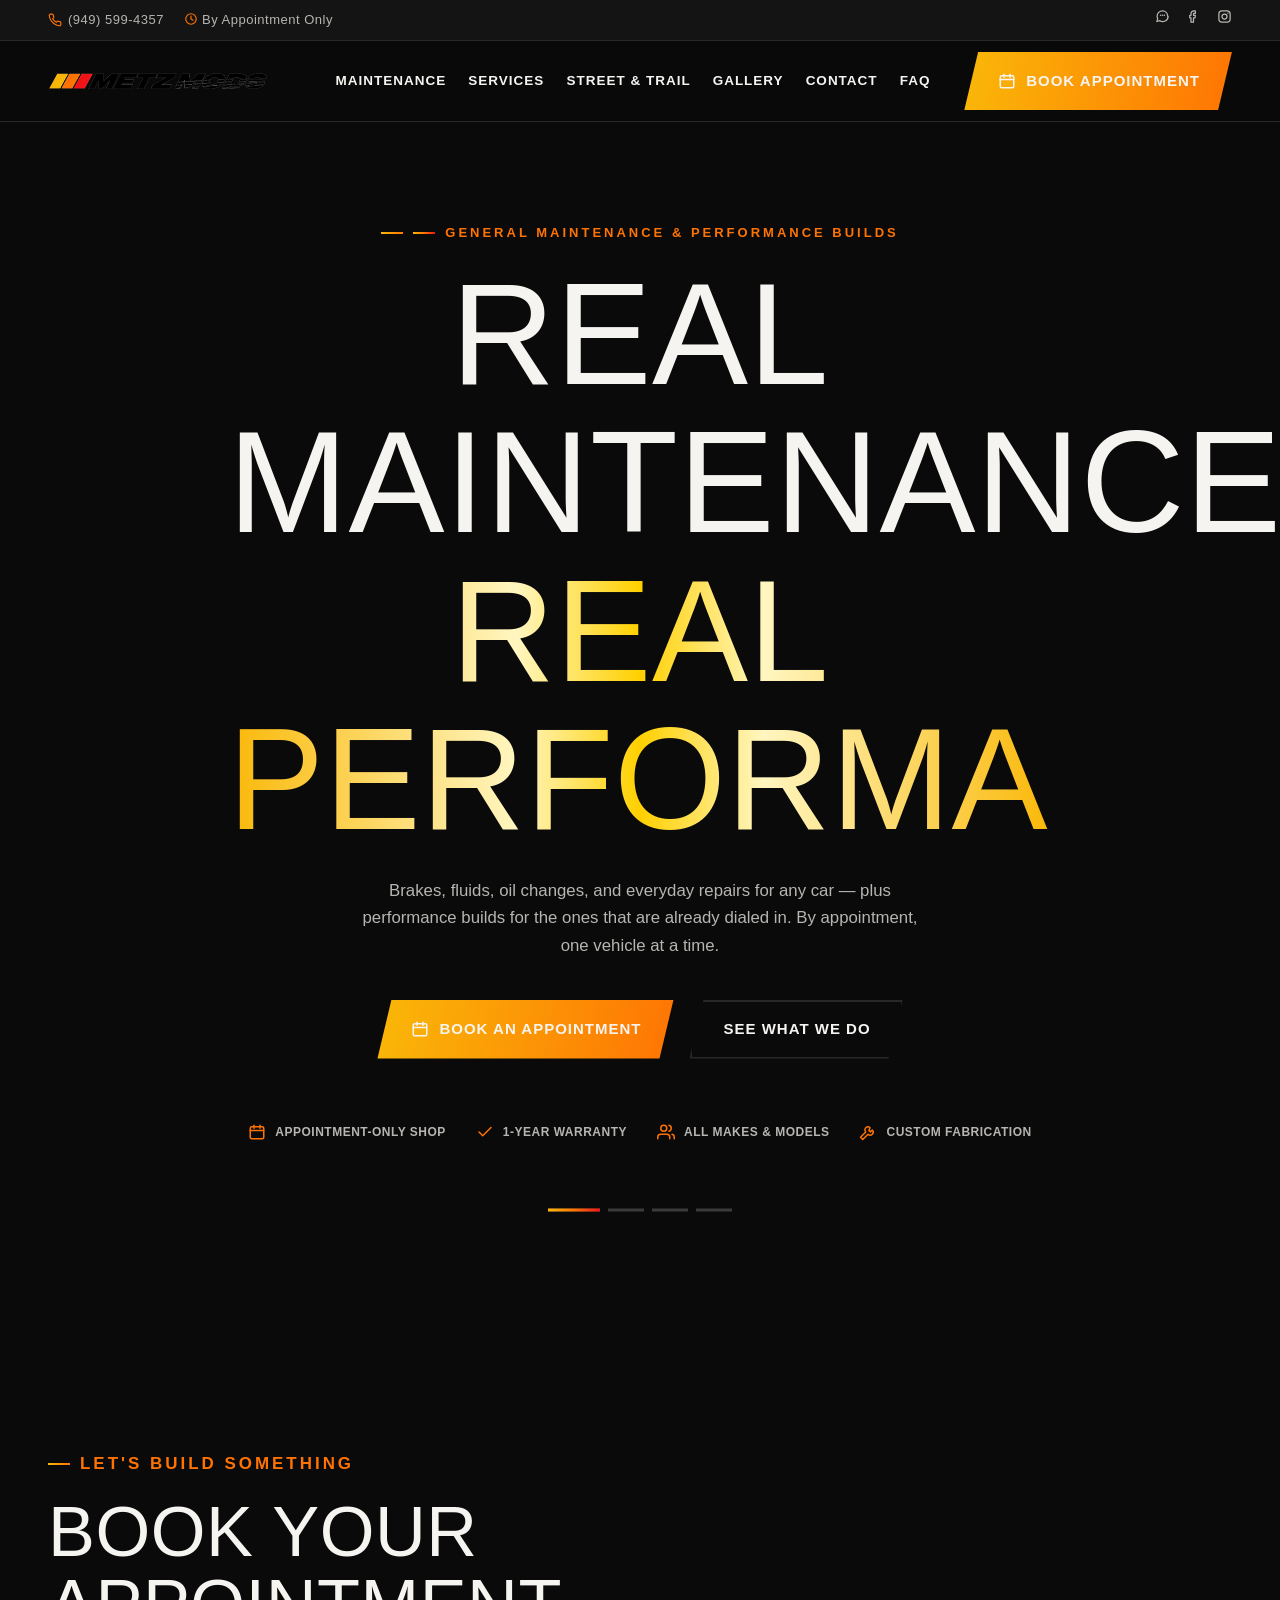
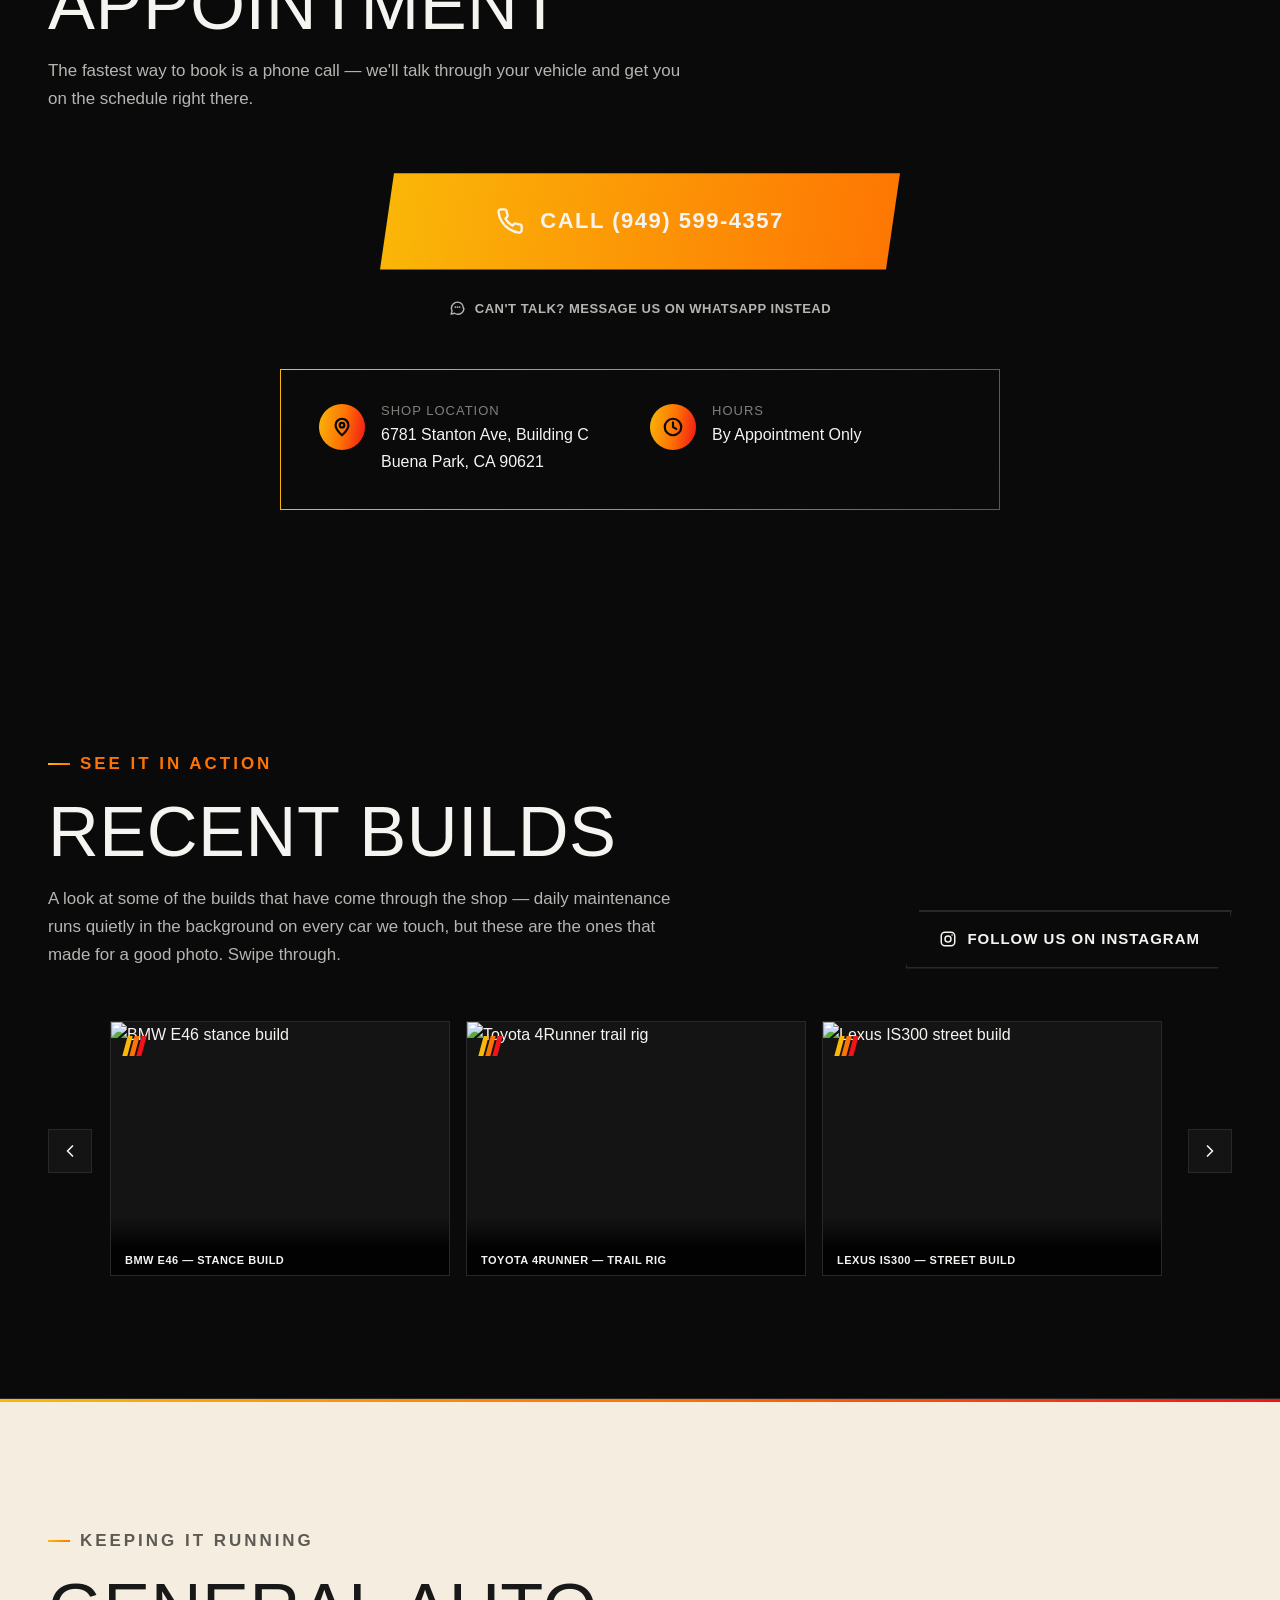
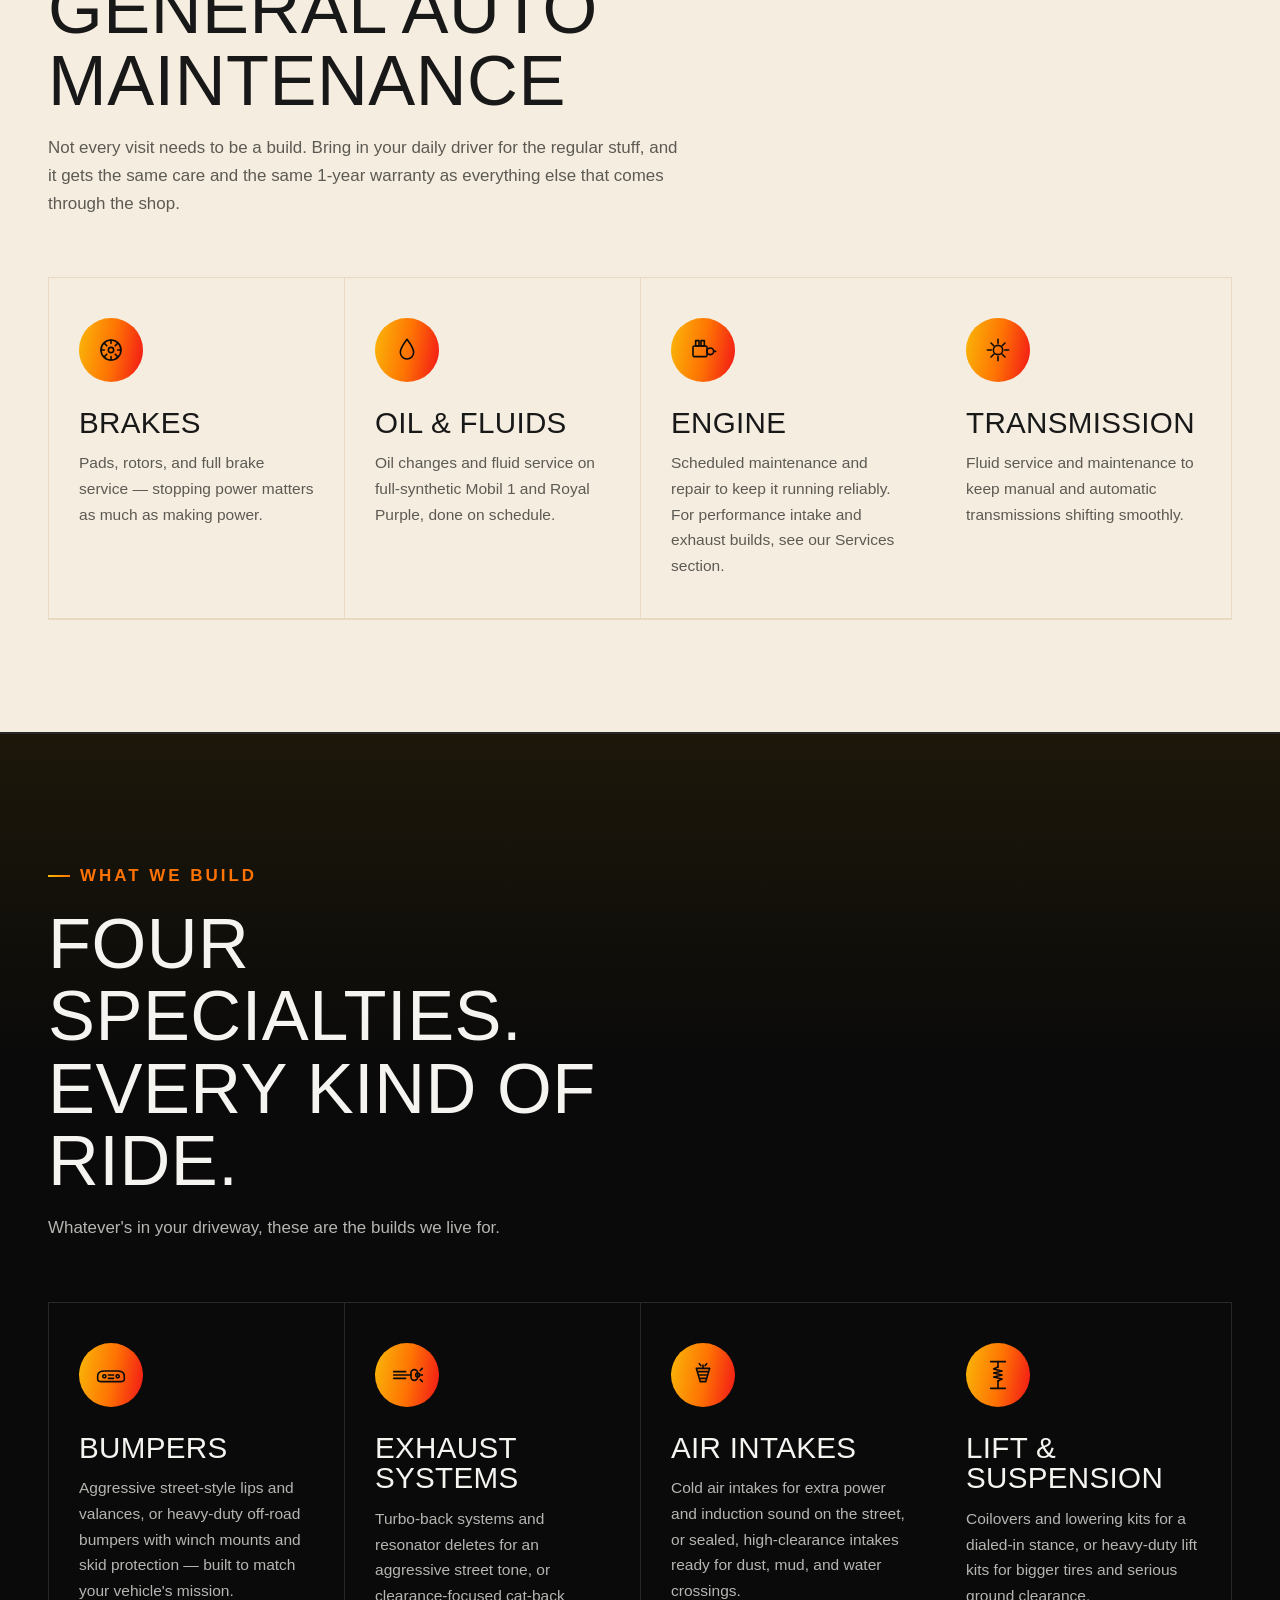
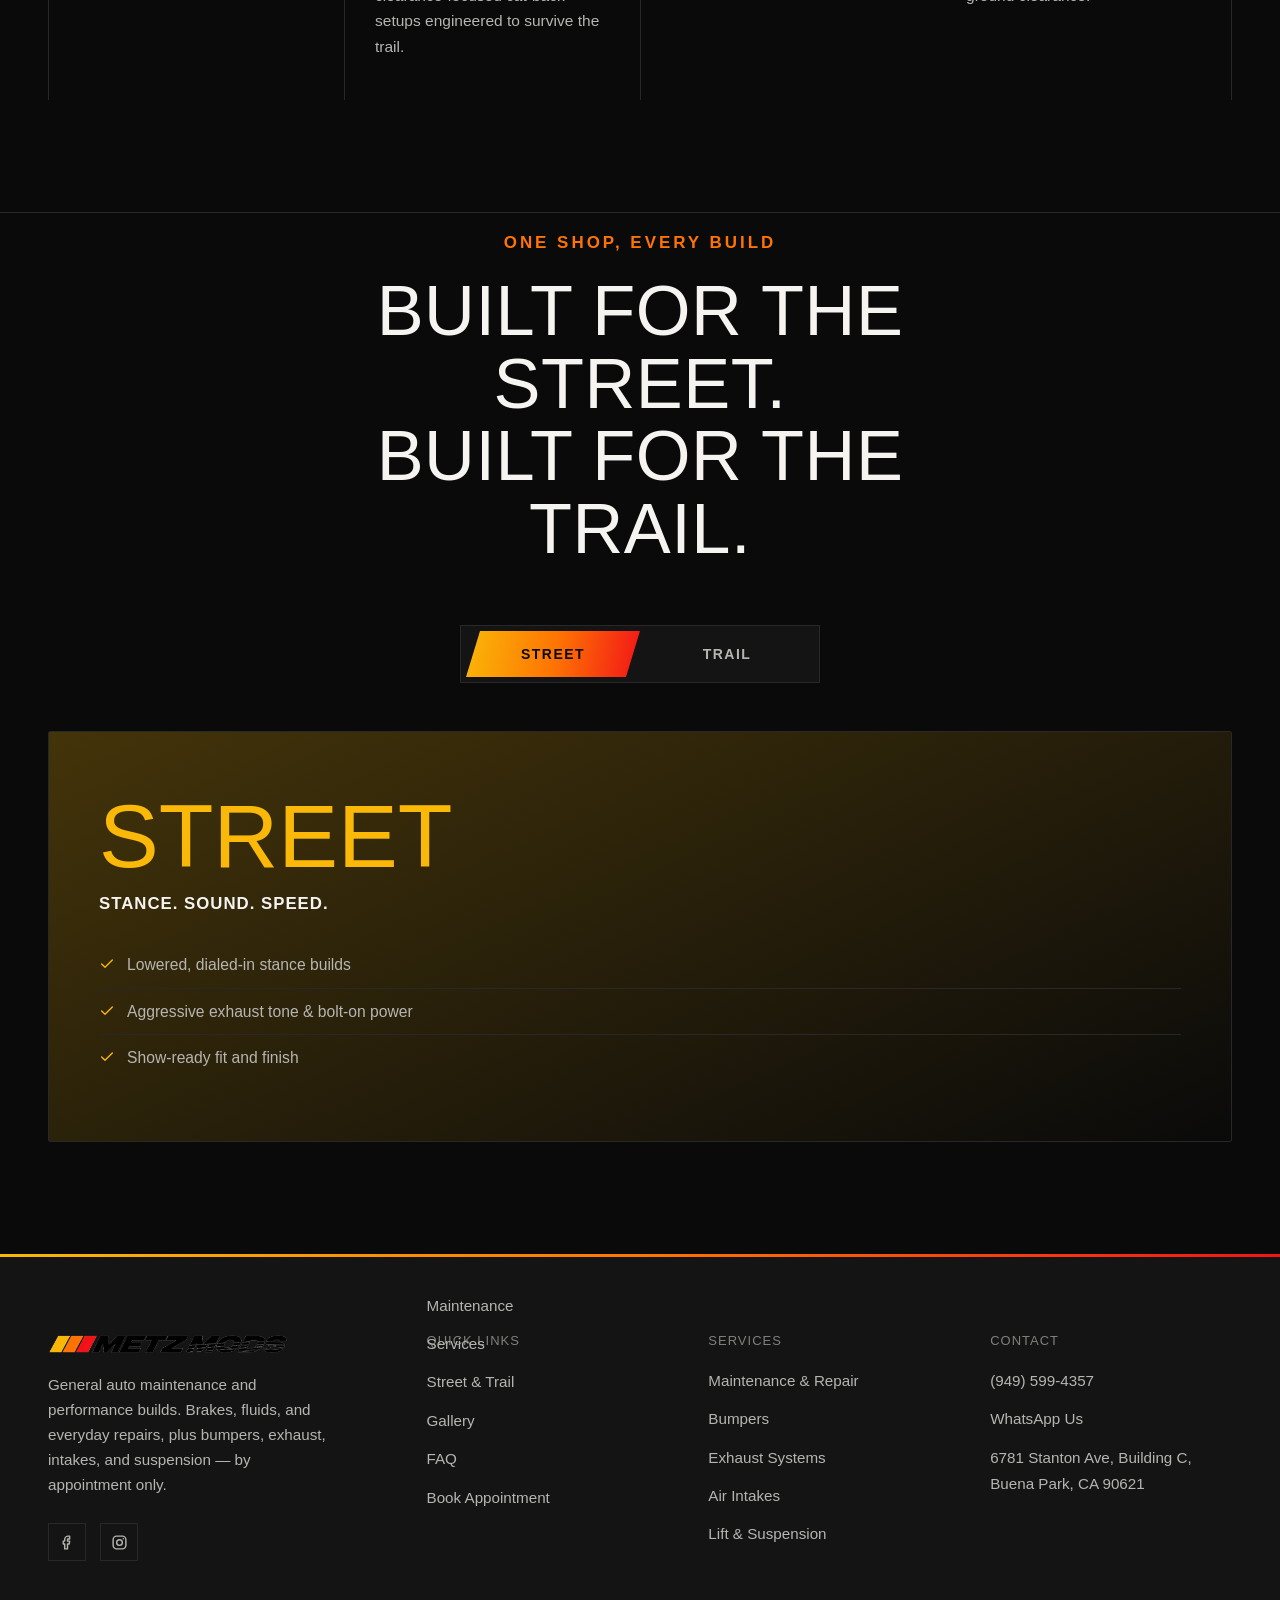
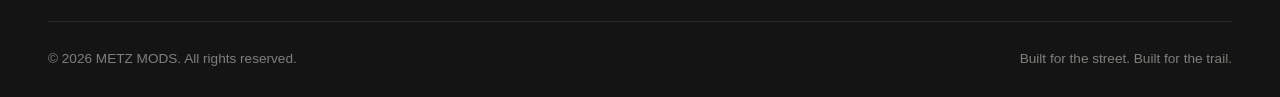
==== commit 40a568df: "Add files via upload" ====
--- a/index.html
+++ b/index.html
@@ -114,7 +114,7 @@
 <!-- ============ HEADER ============ -->
 <header id="site-header">
   <div class="container">
-    <nav>
+    <nav aria-label="Main navigation">
       <a href="#" class="brand" aria-label="Metz Mods home, scroll to top">
         <img src="metz-logo.webp" alt="Metz Mods" class="brand-logo">
       </a>
@@ -143,9 +143,9 @@
   <section class="hero">
     <div class="hero-bg" aria-hidden="true">
       <div class="hero-slide active" style="background-image:url('street-lexus.webp')"></div>
-      <div class="hero-slide" style="background-image:url('trail-4runner.webp')"></div>
-      <div class="hero-slide" style="background-image:url('trail-jeep.webp')"></div>
-      <div class="hero-slide" style="background-image:url('trail-frontier.webp')"></div>
+      <div class="hero-slide" data-src="trail-4runner.webp"></div>
+      <div class="hero-slide" data-src="trail-jeep.webp"></div>
+      <div class="hero-slide" data-src="trail-frontier.webp"></div>
       <div class="hero-gradient"></div>
     </div>
     <div class="container hero-inner">
@@ -162,11 +162,11 @@
         <div class="hero-badge"><svg class="icon"><use href="#i-users"/></svg><span>All Makes &amp; Models</span></div>
         <div class="hero-badge"><svg class="icon"><use href="#i-wrench"/></svg><span>Custom Fabrication</span></div>
       </div>
-      <div class="hero-dots hero-anim d6">
-        <button class="hero-dot active" data-slide="0" aria-label="Show slide 1"></button>
-        <button class="hero-dot" data-slide="1" aria-label="Show slide 2"></button>
-        <button class="hero-dot" data-slide="2" aria-label="Show slide 3"></button>
-        <button class="hero-dot" data-slide="3" aria-label="Show slide 4"></button>
+      <div class="hero-dots hero-anim d6" role="group" aria-label="Slide navigation">
+        <button class="hero-dot active" data-slide="0" aria-label="Slide 1 of 4" aria-current="true"></button>
+        <button class="hero-dot" data-slide="1" aria-label="Slide 2 of 4" aria-current="false"></button>
+        <button class="hero-dot" data-slide="2" aria-label="Slide 3 of 4" aria-current="false"></button>
+        <button class="hero-dot" data-slide="3" aria-label="Slide 4 of 4" aria-current="false"></button>
       </div>
     </div>
   </section>
@@ -210,14 +210,14 @@
       <div class="gallery-carousel reveal">
         <button class="gallery-nav prev" aria-label="Previous photo"><svg class="icon"><use href="#i-chevron"/></svg></button>
         <div class="gallery-track" id="galleryTrack">
-          <div class="gallery-slide" data-lightbox-index="0"><span class="gallery-stripes" aria-hidden="true"><span></span><span></span><span></span></span><img src="street-bmw.webp" alt="BMW E46 stance build" loading="lazy" data-lightbox-index="0"><span class="build-caption">BMW E46 — Stance Build</span></div>
-          <div class="gallery-slide" data-lightbox-index="1"><span class="gallery-stripes" aria-hidden="true"><span></span><span></span><span></span></span><img src="trail-4runner.webp" alt="Toyota 4Runner trail rig" loading="lazy" data-lightbox-index="1"><span class="build-caption">Toyota 4Runner — Trail Rig</span></div>
-          <div class="gallery-slide" data-lightbox-index="2"><span class="gallery-stripes" aria-hidden="true"><span></span><span></span><span></span></span><img src="street-lexus.webp" alt="Lexus IS300 street build" loading="lazy" data-lightbox-index="2"><span class="build-caption">Lexus IS300 — Street Build</span></div>
-          <div class="gallery-slide" data-lightbox-index="3"><span class="gallery-stripes" aria-hidden="true"><span></span><span></span><span></span></span><img src="trail-jeep.webp" alt="Jeep Cherokee trail ready" loading="lazy" data-lightbox-index="3"><span class="build-caption">Jeep Cherokee — Trail Ready</span></div>
-          <div class="gallery-slide" data-lightbox-index="4"><span class="gallery-stripes" aria-hidden="true"><span></span><span></span><span></span></span><img src="street-engine.webp" alt="Turbo engine bay build" loading="lazy" data-lightbox-index="4"><span class="build-caption">Built For Boost</span></div>
-          <div class="gallery-slide" data-lightbox-index="5"><span class="gallery-stripes" aria-hidden="true"><span></span><span></span><span></span></span><img src="trail-frontier.webp" alt="Nissan Frontier off-road build" loading="lazy" data-lightbox-index="5"><span class="build-caption">Nissan Frontier — Off-Road Build</span></div>
-          <div class="gallery-slide" data-lightbox-index="6"><span class="gallery-stripes" aria-hidden="true"><span></span><span></span><span></span></span><img src="street-coilover.webp" alt="Coilover suspension install" loading="lazy" data-lightbox-index="6"><span class="build-caption">Coilover Install</span></div>
-          <div class="gallery-slide" data-lightbox-index="7"><span class="gallery-stripes" aria-hidden="true"><span></span><span></span><span></span></span><img src="trail-suspension.webp" alt="Truck lift kit and level kit install" loading="lazy" data-lightbox-index="7"><span class="build-caption">Truck Lift Kit Installs &amp; Level Kits</span></div>
+          <div class="gallery-slide" data-lightbox-index="0" tabindex="0" role="button" aria-label="Open BMW E46 Stance Build photo"><span class="gallery-stripes" aria-hidden="true"><span></span><span></span><span></span></span><img src="street-bmw.webp" alt="BMW E46 stance build" loading="lazy" decoding="async" data-lightbox-index="0"><span class="build-caption">BMW E46 — Stance Build</span></div>
+          <div class="gallery-slide" data-lightbox-index="1" tabindex="0" role="button" aria-label="Open Toyota 4Runner Trail Rig photo"><span class="gallery-stripes" aria-hidden="true"><span></span><span></span><span></span></span><img src="trail-4runner.webp" alt="Toyota 4Runner trail rig" loading="lazy" decoding="async" data-lightbox-index="1"><span class="build-caption">Toyota 4Runner — Trail Rig</span></div>
+          <div class="gallery-slide" data-lightbox-index="2" tabindex="0" role="button" aria-label="Open Lexus IS300 Street Build photo"><span class="gallery-stripes" aria-hidden="true"><span></span><span></span><span></span></span><img src="street-lexus.webp" alt="Lexus IS300 street build" loading="lazy" decoding="async" data-lightbox-index="2"><span class="build-caption">Lexus IS300 — Street Build</span></div>
+          <div class="gallery-slide" data-lightbox-index="3" tabindex="0" role="button" aria-label="Open Jeep Cherokee Trail Ready photo"><span class="gallery-stripes" aria-hidden="true"><span></span><span></span><span></span></span><img src="trail-jeep.webp" alt="Jeep Cherokee trail ready" loading="lazy" decoding="async" data-lightbox-index="3"><span class="build-caption">Jeep Cherokee — Trail Ready</span></div>
+          <div class="gallery-slide" data-lightbox-index="4" tabindex="0" role="button" aria-label="Open Built For Boost engine photo"><span class="gallery-stripes" aria-hidden="true"><span></span><span></span><span></span></span><img src="street-engine.webp" alt="Turbo engine bay build" loading="lazy" decoding="async" data-lightbox-index="4"><span class="build-caption">Built For Boost</span></div>
+          <div class="gallery-slide" data-lightbox-index="5" tabindex="0" role="button" aria-label="Open Nissan Frontier Off-Road Build photo"><span class="gallery-stripes" aria-hidden="true"><span></span><span></span><span></span></span><img src="trail-frontier.webp" alt="Nissan Frontier off-road build" loading="lazy" decoding="async" data-lightbox-index="5"><span class="build-caption">Nissan Frontier — Off-Road Build</span></div>
+          <div class="gallery-slide" data-lightbox-index="6" tabindex="0" role="button" aria-label="Open Coilover Install photo"><span class="gallery-stripes" aria-hidden="true"><span></span><span></span><span></span></span><img src="street-coilover.webp" alt="Coilover suspension install" loading="lazy" decoding="async" data-lightbox-index="6"><span class="build-caption">Coilover Install</span></div>
+          <div class="gallery-slide" data-lightbox-index="7" tabindex="0" role="button" aria-label="Open Truck Lift Kit Install photo"><span class="gallery-stripes" aria-hidden="true"><span></span><span></span><span></span></span><img src="trail-suspension.webp" alt="Truck lift kit and level kit install" loading="lazy" decoding="async" data-lightbox-index="7"><span class="build-caption">Truck Lift Kit Installs &amp; Level Kits</span></div>
         </div>
         <button class="gallery-nav next" aria-label="Next photo"><svg class="icon"><use href="#i-chevron"/></svg></button>
       </div>
@@ -354,6 +354,7 @@
       </div>
       <div class="footer-col">
         <h4>Quick Links</h4>
+        <nav aria-label="Footer links">
         <ul>
           <li><a href="/#maintenance">Maintenance</a></li>
           <li><a href="/#services">Services</a></li>
@@ -362,6 +363,7 @@
           <li><a href="/faq">FAQ</a></li>
           <li><a href="/#contact">Book Appointment</a></li>
         </ul>
+        </nav>
       </div>
       <div class="footer-col">
         <h4>Services</h4>
@@ -391,6 +393,6 @@
 
 <div class="float-book" id="floatBook"><a href="tel:+19495994357" class="btn btn-primary"><svg class="icon"><use href="#i-phone"/></svg>Call Now</a></div>
 
-<script src="script.js?v=2"></script>
+<script src="script.js?v=2" defer></script>
 </body>
 </html>
--- a/styles.css
+++ b/styles.css
@@ -16,6 +16,22 @@
   --font-body:'Barlow',sans-serif;
   --container:1240px;
   --cut:14px;
+
+  /* Orange alpha scale — single source of truth for all glow/shadow values */
+  --orange-a04:rgba(254,115,3,.04);
+  --orange-a12:rgba(254,115,3,.12);
+  --orange-a18:rgba(254,115,3,.18);
+  --orange-a35:rgba(254,115,3,.35);
+  --orange-a40:rgba(254,115,3,.40);
+  --orange-a50:rgba(254,115,3,.50);
+
+  /* Maintenance section palette — warm cream, all in one place */
+  --m-bg:#f5ede0;
+  --m-grid:#e8d9c0;
+  --m-hover:#eee0c8;
+  --m-border:#d5c4a0;
+  --m-ink:#181818;
+  --m-muted:#5c5a53;
 }
 
 /* ============ RESET / BASE ============ */
@@ -35,8 +51,9 @@
 section{padding:112px 0;}
 .has-bg-image{position:relative;overflow:hidden;}
 .has-bg-image::before{content:'';position:absolute;inset:-12px;background-image:var(--bg-img);background-size:cover;background-position:center;filter:blur(5px) brightness(.68);z-index:0;}
-.has-bg-image::after{content:'';position:absolute;inset:0;background:linear-gradient(180deg, rgba(10,10,10,.38), rgba(10,10,10,.76));z-index:0;}
+.has-bg-image::after{content:'';position:absolute;inset:0;background:linear-gradient(180deg, rgba(250,184,8,.08) 0%, rgba(10,10,10,.38) 30%, rgba(10,10,10,.76) 100%);z-index:0;}
 .has-bg-image > .container{position:relative;z-index:1;}
+
 @media (max-width:900px){section{padding:80px 0;}}
 @media (max-width:560px){section{padding:64px 0;} .container{padding:0 20px;}}
 :focus-visible{outline:2px solid var(--yellow);outline-offset:3px;}
@@ -47,25 +64,29 @@
 
 /* ============ TYPE ============ */
 h1,h2,h3,h4{font-family:var(--font-display);font-weight:400;letter-spacing:.5px;line-height:1.03;text-transform:uppercase;}
-h1,h2{font-size:clamp(2.3rem,4.6vw,3.8rem);}
-h3{font-size:1.55rem;letter-spacing:.3px;}
+h1,h2{font-size:clamp(2.8rem,5.5vw,5rem);}
+h3{font-size:1.85rem;letter-spacing:.3px;}
 p{color:var(--gray);}
 .kicker{display:flex;align-items:center;gap:10px;font-family:var(--font-label);font-weight:700;text-transform:uppercase;letter-spacing:3px;font-size:13px;color:var(--orange);margin-bottom:18px;}
-.kicker::before{content:'';width:22px;height:2px;background:var(--gradient);}
+.kicker::before{content:'';width:0;height:2px;background:var(--gradient);background-size:200% 100%;transition:width .55s cubic-bezier(.4,0,.2,1);animation:gradient-shimmer 3s ease infinite;}
+.in-view .kicker::before,.kicker.drawn::before{width:22px;}
+@keyframes gradient-shimmer{0%,100%{background-position:0% 50%;}50%{background-position:100% 50%;}}
 .section-head{max-width:640px;margin-bottom:60px;}
 .section-head p{margin-top:16px;font-size:1.06rem;}
 .section-head.center{margin-left:auto;margin-right:auto;text-align:center;}
 .section-head.center .kicker{justify-content:center;}
 .section-head.center .kicker::before{display:none;}
-.gradient-text{background:var(--gradient);-webkit-background-clip:text;background-clip:text;-webkit-text-fill-color:transparent;color:transparent;}
 
 /* ============ BUTTONS ============ */
-.btn{position:relative;display:inline-flex;align-items:center;gap:10px;padding:17px 32px 17px 34px;font-family:var(--font-label);font-weight:700;text-transform:uppercase;letter-spacing:1px;font-size:15px;clip-path:polygon(var(--cut) 0,100% 0,calc(100% - var(--cut)) 100%,0 100%);transition:transform .2s ease,box-shadow .2s ease,background .2s ease,color .2s ease;white-space:nowrap;}
+.btn{position:relative;display:inline-flex;align-items:center;gap:10px;padding:17px 32px 17px 34px;font-family:var(--font-label);font-weight:700;text-transform:uppercase;letter-spacing:1px;font-size:15px;clip-path:polygon(var(--cut) 0,100% 0,calc(100% - var(--cut)) 100%,0 100%);transition:transform .25s cubic-bezier(.34,1.56,.64,1),box-shadow .25s ease,background .2s ease,color .2s ease;white-space:nowrap;}
+.btn:hover{will-change:transform;}
 .btn .icon{width:18px;height:18px;}
-.btn-primary{background:var(--gradient);color:var(--black);}
-.btn-primary:hover{transform:translate(-3px,-3px);box-shadow:5px 5px 0 0 var(--charcoal-2),5px 5px 0 1px var(--border);}
+.btn-primary{background:var(--gradient);background-size:200% 100%;color:var(--white);}
+.btn-primary:hover{transform:translate(-4px,-4px) scale(1.04);box-shadow:6px 6px 0 0 var(--charcoal-2),6px 6px 0 1px var(--border),0 0 22px -4px var(--orange-a50);}
+.btn-primary:active{transform:translate(-1px,-1px) scale(1.01);box-shadow:2px 2px 0 0 var(--charcoal-2),2px 2px 0 1px var(--border);}
 .btn-outline{background:transparent;color:var(--white);box-shadow:inset 0 0 0 2px var(--border);}
-.btn-outline:hover{box-shadow:inset 0 0 0 2px var(--white);}
+.btn-outline:hover{box-shadow:inset 0 0 0 2px var(--orange),0 0 14px -4px var(--orange-a35);color:var(--orange);transform:scale(1.02);}
+.btn-outline:active{transform:scale(0.98);}
 .btn-block{width:100%;justify-content:center;padding-left:32px;}
 
 /* ============ UTILITY BAR ============ */
@@ -76,8 +97,8 @@
 .utility-left a:hover{color:var(--yellow);}
 .utility-left .icon{width:14px;height:14px;color:var(--orange);}
 .utility-social{display:flex;align-items:center;gap:16px;}
-.utility-social a{color:var(--gray);transition:color .2s;}
-.utility-social a:hover{color:var(--yellow);}
+.utility-social a{color:var(--gray);transition:color .2s,filter .2s;}
+.utility-social a:hover{color:var(--yellow);filter:drop-shadow(0 0 6px rgba(250,184,8,.5));}
 .utility-social .icon{width:15px;height:15px;}
 @media (max-width:700px){.utility-left span:nth-child(2){display:none;}}
 @media (max-width:520px){.utility-bar{display:none;}}
@@ -100,33 +121,38 @@
 @media (max-width:900px){
   .nav-backdrop{position:fixed;inset:0;background:rgba(0,0,0,.55);opacity:0;pointer-events:none;transition:opacity .35s ease;z-index:98;}
   .nav-backdrop.show{opacity:1;pointer-events:auto;}
-  .nav-links{display:none;position:fixed;top:0;right:0;height:100vh;width:min(78vw,340px);background:var(--charcoal);flex-direction:column;justify-content:center;align-items:flex-start;gap:30px;padding:40px;box-shadow:-20px 0 40px rgba(0,0,0,.4);transform:translateX(100%);transition:transform .35s ease;border-left:1px solid var(--border);z-index:99;}
-  .nav-links.open{transform:translateX(0);}
-  .nav-links a:not(.btn){font-size:20px;}
-  .nav-links .btn{display:inline-flex;margin-top:10px;}
+  .nav-links{display:flex;position:fixed;top:0;right:0;height:100vh;height:100svh;width:min(78vw,320px);background:var(--charcoal);flex-direction:column;justify-content:flex-start;align-items:flex-start;gap:18px;padding:28px 24px;overflow-y:auto;-webkit-overflow-scrolling:touch;box-shadow:-20px 0 40px rgba(0,0,0,.4);transform:translateX(100%);visibility:hidden;pointer-events:none;transition:transform .35s ease,visibility 0s linear .35s;border-left:1px solid var(--border);z-index:99;}
+  .nav-links.open{transform:translateX(0);visibility:visible;pointer-events:auto;transition:transform .35s ease,visibility 0s linear 0s;}
+  .nav-links a:not(.btn){font-size:16px;}
+  .nav-links .btn{display:inline-flex;margin-top:8px;}
   .nav-toggle{display:flex;}
   .nav-cta .btn-primary{display:none;}
 }
-@media (min-width:901px){.nav-links .close-menu{display:none;}}
+@media (min-width:901px){.nav-links .close-menu{display:none;} .nav-links{visibility:visible;pointer-events:auto;}}
 
 /* ============ HERO ============ */
 .hero{position:relative;padding:100px 0 90px;overflow:hidden;background:var(--black);}
 .hero-bg{position:absolute;top:0;bottom:0;left:50%;transform:translateX(-50%);width:100%;max-width:1500px;z-index:0;overflow:hidden;background:var(--black);}
-.hero-slide{position:absolute;inset:0;background-size:cover;background-position:center 55%;opacity:0;transition:opacity 1.4s ease;}
-.hero-slide.active{opacity:1;}
 .hero-gradient{position:absolute;inset:0;background:linear-gradient(180deg, rgba(10,10,10,.5) 0%, rgba(10,10,10,.74) 55%, rgba(10,10,10,.96) 100%);}
 .hero-inner{position:relative;z-index:1;max-width:880px;margin:0 auto;text-align:center;}
-.hero h1{font-size:clamp(3rem,9vw,6rem);}
+.hero h1{font-size:clamp(4rem,11.5vw,9rem);}
 .hero h1 span{display:block;}
-.hero-sub{max-width:600px;margin:26px auto 40px;font-size:1.12rem;color:var(--gray);}
+.hero-sub{max-width:580px;margin:22px auto 40px;font-size:1.05rem;color:var(--gray);}
 .hero-ctas{display:flex;flex-wrap:wrap;gap:16px;justify-content:center;margin-bottom:64px;}
 .hero-badges{display:flex;flex-wrap:wrap;justify-content:center;gap:12px 30px;}
 .hero-badge{display:flex;align-items:center;gap:9px;}
 .hero-badge .icon{width:18px;height:18px;color:var(--orange);flex-shrink:0;}
 .hero-badge span{font-family:var(--font-label);font-weight:600;text-transform:uppercase;letter-spacing:.5px;font-size:12px;color:var(--gray);white-space:nowrap;}
-.hero-dots{display:flex;gap:10px;justify-content:center;margin-top:46px;}
-.hero-dot{width:8px;height:8px;border-radius:50%;background:var(--border);border:none;cursor:pointer;padding:0;transition:background .3s,transform .3s;}
-.hero-dot.active{background:var(--gradient);transform:scale(1.35);}
+.hero-slide{position:absolute;inset:0;background-size:cover;background-position:center 55%;background-repeat:no-repeat;opacity:0;transform:scale(1.04);transition:opacity 1.4s ease,transform 6s ease;}
+.hero-slide.active{opacity:1;transform:scale(1);}
+.hero-dots{display:flex;gap:8px;justify-content:center;margin-top:46px;}
+.hero-dot{position:relative;width:36px;height:44px;border-radius:0;background:transparent;border:none;cursor:pointer;padding:0;overflow:hidden;transition:width .3s ease;}
+.hero-dot:focus-visible{outline:2px solid var(--yellow);outline-offset:4px;}
+.hero-dot::before{content:'';position:absolute;left:0;right:0;top:50%;transform:translateY(-50%);height:3px;background:rgba(255,255,255,0.2);}
+.hero-dot::after{content:'';position:absolute;left:0;top:50%;transform:translateY(-50%);height:3px;width:0;background:var(--gradient);}
+.hero-dot.active{width:52px;}
+.hero-dot.active::after{animation:dot-progress 5.5s linear forwards;}
+@keyframes dot-progress{from{width:0;}to{width:100%;}}
 @media (max-width:700px){.hero{padding:64px 0 52px;} .hero-badges{gap:10px 20px;}}
 @media (max-width:420px){.hero-badges{gap:10px 16px;} .hero-badge span{font-size:11px;}}
 
@@ -135,27 +161,43 @@
 @keyframes heroUp{to{opacity:1;transform:translateY(0);}}
 .hero-inner .d1{animation-delay:.05s;} .hero-inner .d2{animation-delay:.25s;} .hero-inner .d3{animation-delay:.5s;} .hero-inner .d4{animation-delay:.68s;} .hero-inner .d5{animation-delay:.85s;} .hero-inner .d6{animation-delay:1s;}
 
+/* h1 specifically: compressed scaleY release — Bebas Neue slamming into place */
+.hero-inner h1.hero-anim{
+  animation-name:heroSlam;
+  animation-duration:.55s;
+  animation-timing-function:cubic-bezier(0.16,1,0.3,1);
+  animation-fill-mode:both;
+  transform-origin:50% 0;
+}
+@keyframes heroSlam{
+  from{opacity:0;transform:translateY(-10px) scaleY(0.65);}
+  to  {opacity:1;transform:translateY(0)      scaleY(1);}
+}
+
 /* ============ SCROLL REVEAL ============ */
 .reveal{opacity:0;transform:translateY(24px);transition:opacity .6s ease,transform .6s ease;}
 .reveal.in-view{opacity:1;transform:translateY(0);}
 
 /* ============ SERVICES ============ */
 .services-grid{display:grid;grid-template-columns:repeat(4,1fr);gap:1px;background:var(--border);border:1px solid var(--border);}
-.service-card{background:var(--black);padding:40px 30px;transition:background .25s;}
-.service-card:hover{background:var(--charcoal);}
-.icon-badge{width:64px;height:64px;border-radius:50%;background:var(--gradient);display:flex;align-items:center;justify-content:center;margin-bottom:26px;}
+.services-grid > *{min-width:0;}
+.service-card{background:var(--black);padding:40px 30px;transition:background .3s ease,transform .3s cubic-bezier(.34,1.56,.64,1),box-shadow .3s ease;min-width:0;overflow-wrap:break-word;word-break:break-word;contain:content;}
+.service-card:hover{background:var(--charcoal);transform:translateY(-5px);box-shadow:0 20px 48px -12px rgba(0,0,0,.7),0 0 0 1px var(--border);}
+.service-card:hover .icon-badge{box-shadow:0 0 0 8px var(--orange-a12),0 0 24px -4px var(--orange-a40);}
+.icon-badge{width:64px;height:64px;border-radius:50%;background:var(--gradient);display:flex;align-items:center;justify-content:center;margin-bottom:26px;transition:box-shadow .3s ease,transform .4s cubic-bezier(.4,0,.2,1);}
 .icon-badge svg{width:32px;height:32px;color:var(--black);fill:none;stroke:currentColor;stroke-width:2.4;stroke-linecap:round;stroke-linejoin:round;}
 /* Services runs light instead of dark, for contrast/breathing room against the rest of the page */
-#services{background:#f5f3ef;}
-#services h2{color:#181818;}
-#services .section-head p{color:#5c5a53;}
-#services .services-grid{background:#e2dfd8;border-color:#e2dfd8;}
-#services .service-card{background:#fbfaf7;}
-#services .service-card:hover{background:#efece5;}
-#services .service-card h3{color:#181818;}
-#services .service-card p{color:#5c5a53;}
-.service-card h3{margin-bottom:12px;}
-.service-card p{font-size:.97rem;}
+#maintenance{background:var(--m-bg);position:relative;}
+#maintenance::before{content:'';position:absolute;top:0;left:0;right:0;height:3px;background:var(--gradient);}
+#maintenance h2{color:var(--m-ink);}
+#maintenance .section-head p{color:var(--m-muted);}
+#maintenance .services-grid{background:var(--m-grid);border-color:var(--m-grid);}
+#maintenance .service-card{background:var(--m-bg);}
+#maintenance .service-card:hover{background:var(--m-hover);transform:translateY(-5px);box-shadow:0 20px 40px -12px rgba(0,0,0,.15),0 0 0 1px var(--m-border);}
+#maintenance .service-card h3{color:var(--m-ink);}
+#maintenance .service-card p{color:var(--m-muted);}
+.service-card h3{margin-bottom:12px;overflow-wrap:break-word;}
+.service-card p{font-size:.97rem;overflow-wrap:break-word;}
 @media (max-width:900px){.services-grid{grid-template-columns:repeat(2,1fr);}}
 @media (max-width:700px){
   #maintenance .services-grid,#services .services-grid{display:flex;grid-template-columns:none;overflow-x:auto;scroll-snap-type:x mandatory;-webkit-overflow-scrolling:touch;scrollbar-width:none;gap:12px;background:none;border:none;padding:4px 4px 10px;}
@@ -165,26 +207,53 @@
 @media (max-width:560px){.services-grid{grid-template-columns:1fr;}}
 
 /* ============ STREET / TRAIL TOGGLE ============ */
+/* Street/Trail toggle button */
 .st-toggle{position:relative;display:flex;width:min(360px,100%);margin:0 auto 48px;background:var(--charcoal);border:1px solid var(--border);padding:5px;}
-.st-toggle-indicator{position:absolute;top:5px;bottom:5px;left:5px;width:calc(50% - 5px);background:var(--gradient);clip-path:polygon(var(--cut) 0,100% 0,calc(100% - var(--cut)) 100%,0 100%);transition:transform .5s cubic-bezier(.65,0,.35,1);}
+.st-toggle-indicator{position:absolute;top:5px;bottom:5px;left:5px;width:calc(50% - 5px);background:var(--gradient);clip-path:polygon(var(--cut) 0,100% 0,calc(100% - var(--cut)) 100%,0 100%);transition:transform .5s cubic-bezier(.65,0,.35,1), box-shadow .5s cubic-bezier(.65,0,.35,1);box-shadow:0 4px 16px -2px var(--orange-a40);will-change:transform;}
+
 .st-toggle.trail-active .st-toggle-indicator{transform:translateX(100%);}
-.st-tab{position:relative;z-index:1;flex:1;border:none;background:transparent;padding:15px 20px;font-family:var(--font-label);font-weight:700;text-transform:uppercase;letter-spacing:1.5px;font-size:14px;color:var(--gray);cursor:pointer;transition:color .35s;}
-.st-tab[aria-selected="true"]{color:var(--black);}
-.st-panels{position:relative;display:grid;border:1px solid var(--border);}
-.st-panel{grid-area:1/1;padding:60px 50px;position:relative;overflow:hidden;opacity:0;transform:translateY(10px);transition:opacity .4s ease,transform .4s ease;pointer-events:none;}
-.st-panel.active{opacity:1;transform:translateY(0);pointer-events:auto;}
-.st-panel::before{content:'';position:absolute;inset:-12px;background-image:var(--bg-img);background-size:cover;background-position:center;filter:blur(5px) brightness(.68);z-index:0;}
-.st-panel.street::after{content:'';position:absolute;inset:0;background:linear-gradient(155deg, rgba(250,184,8,.24), rgba(10,10,10,.68));z-index:0;}
-.st-panel.trail::after{content:'';position:absolute;inset:0;background:linear-gradient(155deg, rgba(10,10,10,.68), rgba(242,20,24,.22));z-index:0;}
+.st-tab{position:relative;z-index:1;flex:1;border:none;background:transparent;padding:15px 20px;font-family:var(--font-label);font-weight:700;text-transform:uppercase;letter-spacing:1.5px;font-size:14px;color:var(--gray);cursor:pointer;transition:color .35s ease;user-select:none;}
+.st-toggle .st-tab[aria-selected="true"]{color:var(--black);}
+.st-tab:hover{color:var(--orange);}
+
+/* Panels container */
+.st-panels{position:relative;display:grid;border:1px solid var(--border);border-radius:2px;overflow:hidden;}
+
+/* Individual panels with smooth crossfade */
+.st-panel{grid-area:1/1;padding:60px 50px;position:relative;overflow:hidden;opacity:0;transition:opacity 0.5s cubic-bezier(0.4, 0, 0.2, 1);pointer-events:none;}
+.st-panel.active{opacity:1;pointer-events:auto;}
+
+/* Background image with smooth fade */
+.st-panel::before{content:'';position:absolute;inset:-12px;background-image:var(--bg-img);background-size:cover;background-position:center;filter:blur(5px) brightness(0.68);z-index:0;transition:opacity 0.5s cubic-bezier(0.4, 0, 0.2, 1);}
+
+/* Gradient overlays with smooth fade */
+.st-panel.street::after{content:'';position:absolute;inset:0;background:linear-gradient(155deg, rgba(250,184,8,0.24), rgba(10,10,10,0.68));z-index:0;transition:opacity 0.5s cubic-bezier(0.4, 0, 0.2, 1);}
+.st-panel.trail::after{content:'';position:absolute;inset:0;background:linear-gradient(155deg, rgba(10,10,10,0.68), rgba(242,20,24,0.22));z-index:0;transition:opacity 0.5s cubic-bezier(0.4, 0, 0.2, 1);}
+
 .st-panel > *{position:relative;z-index:1;}
-.split-label{font-family:var(--font-display);font-size:clamp(2.6rem,5vw,4rem);line-height:1;margin-bottom:8px;}
+
+/* Title with fade in on panel active */
+.split-label{font-family:var(--font-display);font-size:clamp(3.5rem,7vw,6rem);line-height:1;margin-bottom:8px;transition:opacity 0.5s cubic-bezier(0.4, 0, 0.2, 1) 0.1s;}
+.st-panel.active .split-label{opacity:1;}
+.st-panel:not(.active) .split-label{opacity:0;}
+
 .st-panel.street .split-label{color:var(--yellow);}
-.st-panel.trail .split-label{color:var(--red);}
-.split-tagline{font-family:var(--font-label);font-weight:600;text-transform:uppercase;letter-spacing:1px;color:var(--white);margin-bottom:24px;font-size:1.05rem;}
-.split-list li{display:flex;gap:12px;align-items:flex-start;padding:10px 0;border-top:1px solid var(--border);color:var(--gray);font-size:.98rem;opacity:0;transform:translateX(-8px);transition:opacity .35s ease,transform .35s ease;transition-delay:calc(var(--i, 0) * .08s);}
+.st-panel.trail .split-label{color:var(--white);}
+.st-toggle.trail-active .st-tab[aria-selected="true"]{color:var(--white);}
+
+/* Tagline */
+.split-tagline{font-family:var(--font-label);font-weight:600;text-transform:uppercase;letter-spacing:1px;color:var(--white);margin-bottom:24px;font-size:1.05rem;transition:opacity 0.5s cubic-bezier(0.4, 0, 0.2, 1) 0.15s;}
+.st-panel.active .split-tagline{opacity:1;}
+.st-panel:not(.active) .split-tagline{opacity:0;}
+
+/* List items with staggered cascade */
+.split-list li{display:flex;gap:12px;align-items:flex-start;padding:10px 0;border-top:1px solid var(--border);color:var(--gray);font-size:0.98rem;opacity:0;transform:translateX(-8px);transition:opacity 0.35s ease, transform 0.35s ease;transition-delay:calc(var(--i, 0) * 0.08s);}
 .st-panel.active .split-list li{opacity:1;transform:translateX(0);}
 .split-list li:first-child{border-top:none;}
-.split-list .icon{width:16px;height:16px;margin-top:4px;color:var(--orange);}
+.split-list .icon{width:16px;height:16px;margin-top:4px;color:var(--orange);transition:color 0.4s ease;}
+.st-panel.street .split-list .icon{color:var(--yellow);}
+.st-panel.trail .split-list .icon{color:var(--red);}
+
 @media (max-width:800px){.st-panel{padding:44px 30px;}}
 @media (max-width:480px){.st-toggle{width:100%;}.st-tab{padding:14px 14px;font-size:13px;}}
 
@@ -214,67 +283,101 @@
 .gallery-track{display:flex;gap:16px;overflow-x:auto;scroll-snap-type:x mandatory;-webkit-overflow-scrolling:touch;scrollbar-width:none;padding:4px 4px 10px;cursor:grab;user-select:none;}
 .gallery-track.dragging{cursor:grabbing;scroll-snap-type:none;}
 .gallery-track::-webkit-scrollbar{display:none;}
-.gallery-slide{position:relative;flex:0 0 auto;width:min(340px,78vw);aspect-ratio:4/3;scroll-snap-align:center;overflow:hidden;background:var(--charcoal);border:1px solid var(--border);}
-.gallery-slide img{width:100%;height:100%;object-fit:cover;transition:transform .5s ease;}
-.gallery-slide:hover img{transform:scale(1.06);}
+.gallery-slide{position:relative;flex:0 0 auto;width:min(340px,78vw);aspect-ratio:4/3;scroll-snap-align:center;overflow:hidden;background:var(--charcoal);border:1px solid var(--border);transition:box-shadow .35s ease;contain:content;cursor:zoom-in;}
+.gallery-slide img{width:100%;height:100%;object-fit:cover;transition:transform .6s cubic-bezier(.4,0,.2,1);}
+.gallery-slide:hover{box-shadow:0 0 0 2px var(--orange),0 0 28px -4px var(--orange-a40);}
+.gallery-slide:hover img{transform:scale(1.08);}
+.build-caption{position:absolute;left:0;right:0;bottom:0;padding:36px 14px 12px;background:linear-gradient(to top, rgba(0,0,0,.92) 50%, transparent);font-family:var(--font-label);font-weight:600;text-transform:uppercase;letter-spacing:.5px;font-size:11px;color:var(--white);line-height:1.3;z-index:2;transform:translateY(4px);transition:transform .35s ease;display:-webkit-box;-webkit-line-clamp:2;-webkit-box-orient:vertical;overflow:hidden;}
 .gallery-stripes{position:absolute;top:14px;left:14px;z-index:2;display:flex;gap:2px;}
 .gallery-stripes span{width:5px;height:20px;transform:skewX(-15deg);}
 .gallery-stripes span:nth-child(1){background:var(--yellow);}
 .gallery-stripes span:nth-child(2){background:var(--orange);}
 .gallery-stripes span:nth-child(3){background:var(--red);}
-.build-caption{position:absolute;left:0;right:0;bottom:0;padding:24px 12px 10px;background:linear-gradient(to top, rgba(0,0,0,.88), transparent);font-family:var(--font-label);font-weight:600;text-transform:uppercase;letter-spacing:.5px;font-size:11px;color:var(--white);line-height:1.3;z-index:2;}
-.gallery-nav{flex-shrink:0;width:44px;height:44px;border:1px solid var(--border);background:var(--charcoal);color:var(--white);display:flex;align-items:center;justify-content:center;cursor:pointer;transition:border-color .2s,color .2s;}
+.gallery-slide:hover .build-caption{transform:translateY(0);}
+.gallery-nav{flex-shrink:0;width:44px;height:44px;border:1px solid var(--border);background:var(--charcoal);color:var(--white);display:flex;align-items:center;justify-content:center;cursor:pointer;transition:border-color .2s,color .2s,transform .12s ease;}
 .gallery-nav:hover{border-color:var(--orange);color:var(--orange);}
+.gallery-nav.prev:active{transform:translateX(-3px);}
+.gallery-nav.next:active{transform:translateX(3px);}
 .gallery-nav .icon{width:20px;height:20px;}
 .gallery-nav.prev .icon{transform:rotate(90deg);}
 .gallery-nav.next .icon{transform:rotate(-90deg);}
 @media (max-width:700px){.gallery-nav{display:none;}}
 
+/* ============ GALLERY LIGHTBOX ============ */
+.lightbox{position:fixed;inset:0;z-index:200;background:rgba(5,5,5,.96);display:flex;align-items:center;justify-content:center;opacity:0;transform:scale(0.94);pointer-events:none;transition:opacity .35s cubic-bezier(0.16,1,0.3,1),transform .35s cubic-bezier(0.16,1,0.3,1);}
+.lightbox.open{opacity:1;transform:scale(1);pointer-events:auto;}
+.lightbox[hidden]{display:none;}
+.lightbox-stage{position:relative;max-width:min(1100px,90vw);max-height:86vh;display:flex;flex-direction:column;align-items:center;gap:16px;}
+.lightbox-stage img{max-width:100%;max-height:78vh;width:auto;height:auto;object-fit:contain;border:1px solid var(--border);opacity:0;transform:scale(.97);transition:opacity .25s ease,transform .25s ease;}
+.lightbox-stage img.show{opacity:1;transform:scale(1);}
+.lightbox-caption{font-family:var(--font-label);font-weight:600;text-transform:uppercase;letter-spacing:.5px;font-size:13px;color:var(--gray);text-align:center;}
+.lightbox-close{position:absolute;top:20px;right:20px;width:46px;height:46px;border:1px solid var(--border);background:var(--charcoal);color:var(--white);display:flex;align-items:center;justify-content:center;cursor:pointer;z-index:2;transition:border-color .2s,color .2s;}
+.lightbox-close:hover{border-color:var(--orange);color:var(--orange);}
+.lightbox-arrow{position:absolute;top:50%;transform:translateY(-50%);width:52px;height:52px;border:1px solid var(--border);background:var(--charcoal);color:var(--white);display:flex;align-items:center;justify-content:center;cursor:pointer;transition:border-color .2s,color .2s;}
+.lightbox-arrow:hover{border-color:var(--orange);color:var(--orange);}
+.lightbox-arrow .icon{width:22px;height:22px;}
+.lightbox-arrow.prev{left:16px;}
+.lightbox-arrow.prev .icon{transform:rotate(90deg);}
+.lightbox-arrow.next{right:16px;}
+.lightbox-arrow.next .icon{transform:rotate(-90deg);}
+@media (max-width:700px){
+  .lightbox-arrow{width:44px;height:44px;}
+  .lightbox-arrow.prev{left:8px;}
+  .lightbox-arrow.next{right:8px;}
+  .lightbox-close{top:12px;right:12px;}
+}
+
 /* ============ TESTIMONIALS ============ */
-.testi-grid{display:grid;grid-template-columns:repeat(3,1fr);gap:1px;background:var(--border);border:1px solid var(--border);}
-.testi-card{background:var(--black);padding:38px 32px;display:flex;flex-direction:column;}
-.testi-quote{font-size:1.02rem;color:var(--white);margin-bottom:22px;flex-grow:1;}
-.testi-quote::before{content:'"';color:var(--orange);font-family:var(--font-display);}
-.testi-name{font-family:var(--font-label);font-weight:700;text-transform:uppercase;letter-spacing:.5px;font-size:13.5px;color:var(--gray);}
+.testi-card{background:var(--black);padding:48px 36px 38px;display:flex;flex-direction:column;transition:background .25s ease,box-shadow .25s ease;position:relative;overflow:hidden;}
+.testi-card:hover{background:var(--charcoal);box-shadow:inset 0 2px 0 0 var(--orange);}
+.testi-card::before{content:'"';position:absolute;top:-18px;left:20px;font-family:var(--font-display);font-size:clamp(8rem,12vw,11rem);line-height:1;color:var(--orange-a12);pointer-events:none;user-select:none;z-index:0;}
+.testi-quote{font-size:1.05rem;color:var(--white);margin-bottom:24px;flex-grow:1;position:relative;z-index:1;overflow-wrap:break-word;display:-webkit-box;-webkit-line-clamp:6;-webkit-box-orient:vertical;overflow:hidden;}
+.testi-quote::before{display:none;}
+.testi-name{font-family:var(--font-label);font-weight:700;text-transform:uppercase;letter-spacing:.5px;font-size:13.5px;color:var(--gray);position:relative;z-index:1;}
 .testi-name span{color:var(--gray-dim);font-weight:500;text-transform:none;letter-spacing:0;}
 @media (max-width:900px){.testi-grid{grid-template-columns:1fr;}}
 
 /* ============ FAQ ============ */
 .faq-list{max-width:800px;}
-.faq-item{border-bottom:1px solid var(--border);}
+.faq-item{border-bottom:1px solid var(--border);transition:background .3s ease;}
+.faq-item.open{background:var(--orange-a04);}
 .faq-item:first-child{border-top:1px solid var(--border);}
 .faq-q{margin:0;}
-.faq-trigger{width:100%;display:flex;justify-content:space-between;align-items:center;gap:20px;padding:26px 4px;cursor:pointer;font-family:var(--font-label);font-weight:600;font-size:1.08rem;letter-spacing:.2px;text-align:left;color:var(--white);}
+.faq-trigger{width:100%;display:flex;justify-content:space-between;align-items:center;gap:20px;padding:26px 4px;cursor:pointer;font-family:var(--font-label);font-weight:600;font-size:1.08rem;letter-spacing:.2px;text-align:left;color:var(--white);transition:color .2s ease;}
 .faq-trigger:hover{color:var(--yellow);}
+.faq-trigger[aria-expanded="true"]{color:var(--orange);}
 .faq-chevron{color:var(--orange);transition:transform .35s cubic-bezier(.4,0,.2,1);flex-shrink:0;}
 .faq-trigger[aria-expanded="true"] .faq-chevron{transform:rotate(180deg);}
 .faq-answer-wrap{display:grid;grid-template-rows:0fr;transition:grid-template-rows .4s cubic-bezier(.4,0,.2,1);}
 .faq-answer-wrap.open{grid-template-rows:1fr;}
 .faq-answer{overflow:hidden;min-height:0;}
-.faq-answer p{padding:0 4px 28px;max-width:680px;font-size:.98rem;}
+.faq-answer p{padding:0 4px 28px;max-width:680px;font-size:.98rem;opacity:0;transition:opacity .2s ease;}
+.faq-answer-wrap.open .faq-answer p{opacity:1;transition-delay:.22s;}
 
 /* ============ CONTACT ============ */
 .contact-primary{max-width:520px;margin:0 auto 44px;display:flex;flex-direction:column;align-items:center;gap:22px;text-align:center;}
-.contact-call-btn{font-size:19px;padding:26px 24px;width:100%;justify-content:center;gap:14px;}
-.contact-call-btn .icon{width:24px;height:24px;}
+.contact-call-btn{font-size:22px;padding:30px 28px;width:100%;justify-content:center;gap:16px;letter-spacing:1.5px;}
+.contact-call-btn .icon{width:28px;height:28px;}
 .contact-whatsapp-link{display:inline-flex;align-items:center;gap:9px;color:var(--gray);font-family:var(--font-label);font-weight:600;text-transform:uppercase;letter-spacing:.5px;font-size:13px;padding:6px;transition:color .2s;}
 .contact-whatsapp-link:hover{color:#25D366;}
 .contact-whatsapp-link .icon{width:17px;height:17px;}
-.contact-info-strip{display:grid;grid-template-columns:1fr 1fr;gap:20px;border:1px solid var(--border);padding:34px 38px;background:var(--black);max-width:720px;margin:0 auto;}
-.info-block{display:flex;gap:16px;margin-bottom:0;}
+.contact-info-strip{display:grid;grid-template-columns:1fr 1fr;gap:20px;padding:34px 38px;background:linear-gradient(var(--black),var(--black)) padding-box,var(--gradient) border-box;border:1px solid transparent;max-width:720px;margin:0 auto;}
+.info-block{display:flex;gap:16px;margin-bottom:0;min-width:0;transition:transform .2s cubic-bezier(.4,0,.2,1);}
+.info-block > div{min-width:0;}
 .info-block .icon-badge{width:46px;height:46px;flex-shrink:0;margin-bottom:0;}
 .info-block .icon-badge svg{width:22px;height:22px;}
 .info-block h4{font-family:var(--font-label);text-transform:uppercase;letter-spacing:1px;font-size:13px;color:var(--gray-dim);margin-bottom:5px;}
-.info-block p{color:var(--white);font-size:1rem;}
+.info-block p{color:var(--white);font-size:1rem;overflow-wrap:break-word;}
 @media (max-width:700px){.contact-info-strip{grid-template-columns:1fr;gap:26px;}}
 @media (max-width:480px){.contact-call-btn{font-size:16px;padding:22px 18px;}}
 
 /* ============ FOOTER ============ */
-footer{background:var(--charcoal);border-top:1px solid var(--border);padding:80px 0 0;}
+footer{background:var(--charcoal);padding:80px 0 0;position:relative;}
+footer::before{content:'';position:absolute;top:0;left:0;right:0;height:3px;background:var(--gradient);}
 .footer-top{display:grid;grid-template-columns:1.4fr 1fr 1fr 1fr;gap:40px;padding-bottom:60px;}
 .footer-brand p{margin-top:18px;max-width:280px;font-size:.95rem;}
 .footer-social{display:flex;gap:14px;margin-top:26px;}
-.footer-social a{width:38px;height:38px;border:1px solid var(--border);display:flex;align-items:center;justify-content:center;color:var(--gray);transition:all .2s;}
+.footer-social a{width:38px;height:38px;border:1px solid var(--border);display:flex;align-items:center;justify-content:center;color:var(--gray);transition:color .2s,background .2s,border-color .2s;}
 .footer-social a:hover{color:var(--black);background:var(--gradient);border-color:transparent;}
 .footer-social .icon{width:17px;height:17px;}
 .footer-col h4{font-family:var(--font-label);text-transform:uppercase;letter-spacing:1px;font-size:13px;color:var(--gray-dim);margin-bottom:20px;}
@@ -286,12 +389,72 @@
 @media (max-width:520px){.footer-top{grid-template-columns:1fr;gap:36px;}}
 
 /* ============ FLOATING BOOK BUTTON ============ */
-.float-book{position:fixed;bottom:26px;right:26px;z-index:90;opacity:0;transform:translateY(20px) scale(.9);pointer-events:none;transition:opacity .3s,transform .3s;}
-.float-book.show{opacity:1;transform:translateY(0) scale(1);pointer-events:auto;}
-.float-book .btn{box-shadow:0 10px 30px -8px rgba(0,0,0,.6);}
+.float-book{position:fixed;bottom:26px;right:26px;z-index:90;opacity:0;pointer-events:none;}
+.float-book.show{opacity:1;pointer-events:auto;animation:float-bounce-in .6s cubic-bezier(.34,1.56,.64,1) forwards;}
+.float-book.hide{animation:float-slide-out .3s ease forwards;}
+.float-book .btn{box-shadow:0 10px 30px -8px rgba(0,0,0,.7),0 0 0 0 transparent;}
+.float-book.show .btn{animation:float-pulse-glow 3s ease 1s infinite;}
+@keyframes float-bounce-in{0%{opacity:0;transform:translateY(24px) scale(.85);}60%{opacity:1;transform:translateY(-6px) scale(1.05);}80%{transform:translateY(3px) scale(.98);}100%{transform:translateY(0) scale(1);}}
+@keyframes float-slide-out{to{opacity:0;transform:translateY(12px) scale(.95);}}
+@keyframes float-pulse-glow{0%,100%{box-shadow:0 10px 30px -8px rgba(0,0,0,.7),0 0 0 0 transparent;}50%{box-shadow:0 10px 30px -8px rgba(0,0,0,.7),0 0 0 6px var(--orange-a18);}}
 @media (max-width:900px){.float-book{bottom:18px;right:18px;}}
 /* ============ SIMPLE PAGE HEADER (secondary pages) ============ */
 .page-hero{padding:76px 0 36px;text-align:center;}
 .page-hero h1{margin:0;}
 .page-hero .kicker{justify-content:center;}
 .page-hero p{max-width:580px;margin:18px auto 0;}
+
+/* ============ DELIGHT ============ */
+/* Scroll progress bar */
+#scroll-progress{position:fixed;top:0;left:0;right:0;height:3px;background:var(--gradient);transform:scaleX(0);transform-origin:left;z-index:201;pointer-events:none;will-change:transform;}
+
+/* Gradient headline shimmer — "Real Performance." catches the light */
+.gradient-text{
+  background: linear-gradient(90deg,
+    #f21418 0%,
+    #fe7303 15%,
+    #fab808 30%,
+    #fff6c0 44%,
+    #ffd000 50%,
+    #fff6c0 56%,
+    #fab808 70%,
+    #fe7303 85%,
+    #f21418 100%
+  );
+  background-size: 250% 100%;
+  background-position: 50% 50%;
+  -webkit-background-clip: text;
+  background-clip: text;
+  -webkit-text-fill-color: transparent;
+  color: transparent;
+  will-change: background-position;
+}
+
+/* Icon badge mechanical spin on service card hover */
+.service-card:hover .icon-badge{transform:rotate(180deg);}
+
+/* Call button activation flash — confirms the conversion moment */
+@keyframes btn-activate{0%{filter:brightness(1);}25%{filter:brightness(1.75) saturate(1.2);}100%{filter:brightness(1);}}
+.btn-primary:active{animation:btn-activate .3s ease-out;}
+
+/* Contact info-blocks nudge right on hover — location is a live link */
+.info-block:hover{transform:translateX(4px);}
+.info-block:hover .icon-badge{box-shadow:0 0 0 8px var(--orange-a12),0 0 24px -4px var(--orange-a40);}
+
+/* prefers-reduced-motion: remove spatial movement, keep colour/state */
+@media(prefers-reduced-motion:reduce){
+  #scroll-progress,
+  .icon-badge,
+  .info-block{transition:none!important;}
+  .gradient-text{background-position:50% 50%!important;will-change:auto;}
+  .service-card:hover .icon-badge{transform:none;}
+  .btn-primary:active{animation:none;}
+  /* hero: no spatial movement, just fade */
+  .hero-inner h1.hero-anim{animation-name:heroUp;transform-origin:unset;}
+  /* lightbox: no scale, just fade */
+  .lightbox{transform:none!important;}
+  /* FAQ: text visible immediately, no delay */
+  .faq-answer p{opacity:1!important;transition:none!important;}
+  /* gallery nav: no directional nudge */
+  .gallery-nav.prev:active,.gallery-nav.next:active{transform:none;}
+}
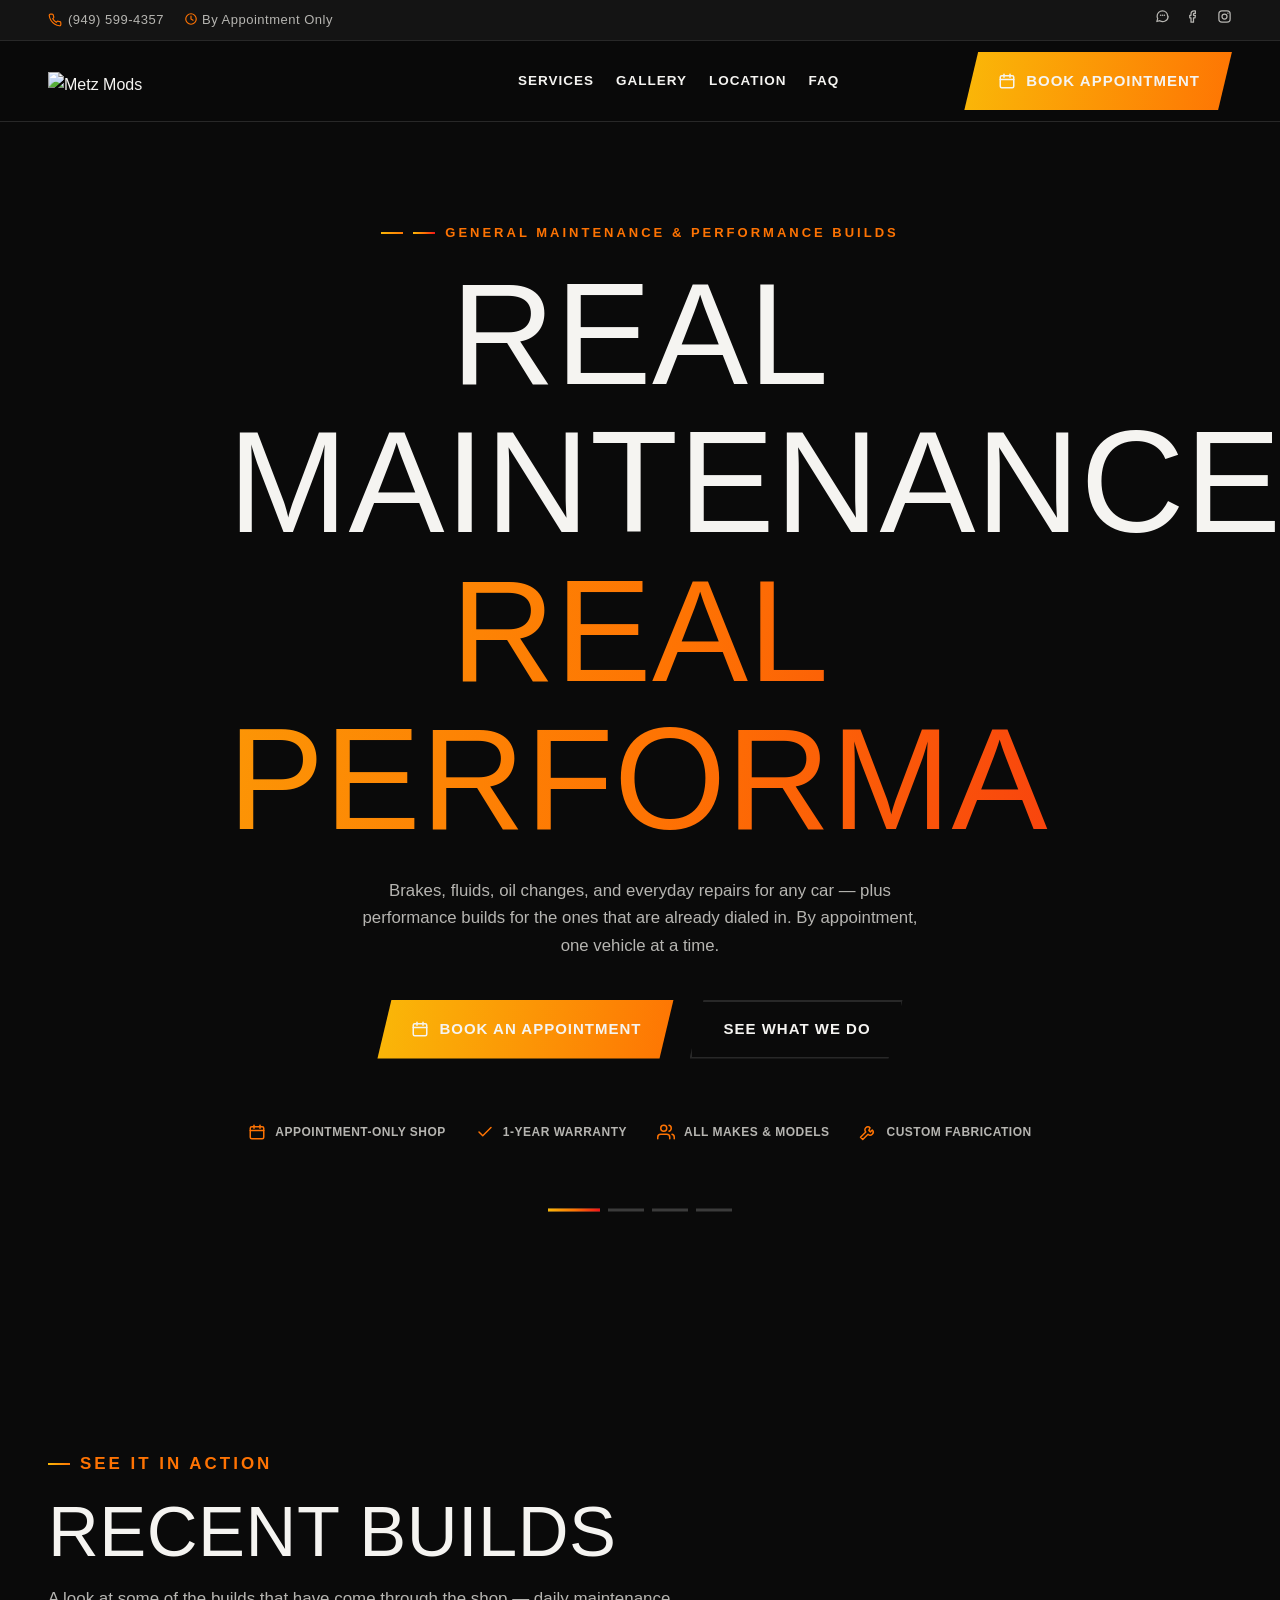
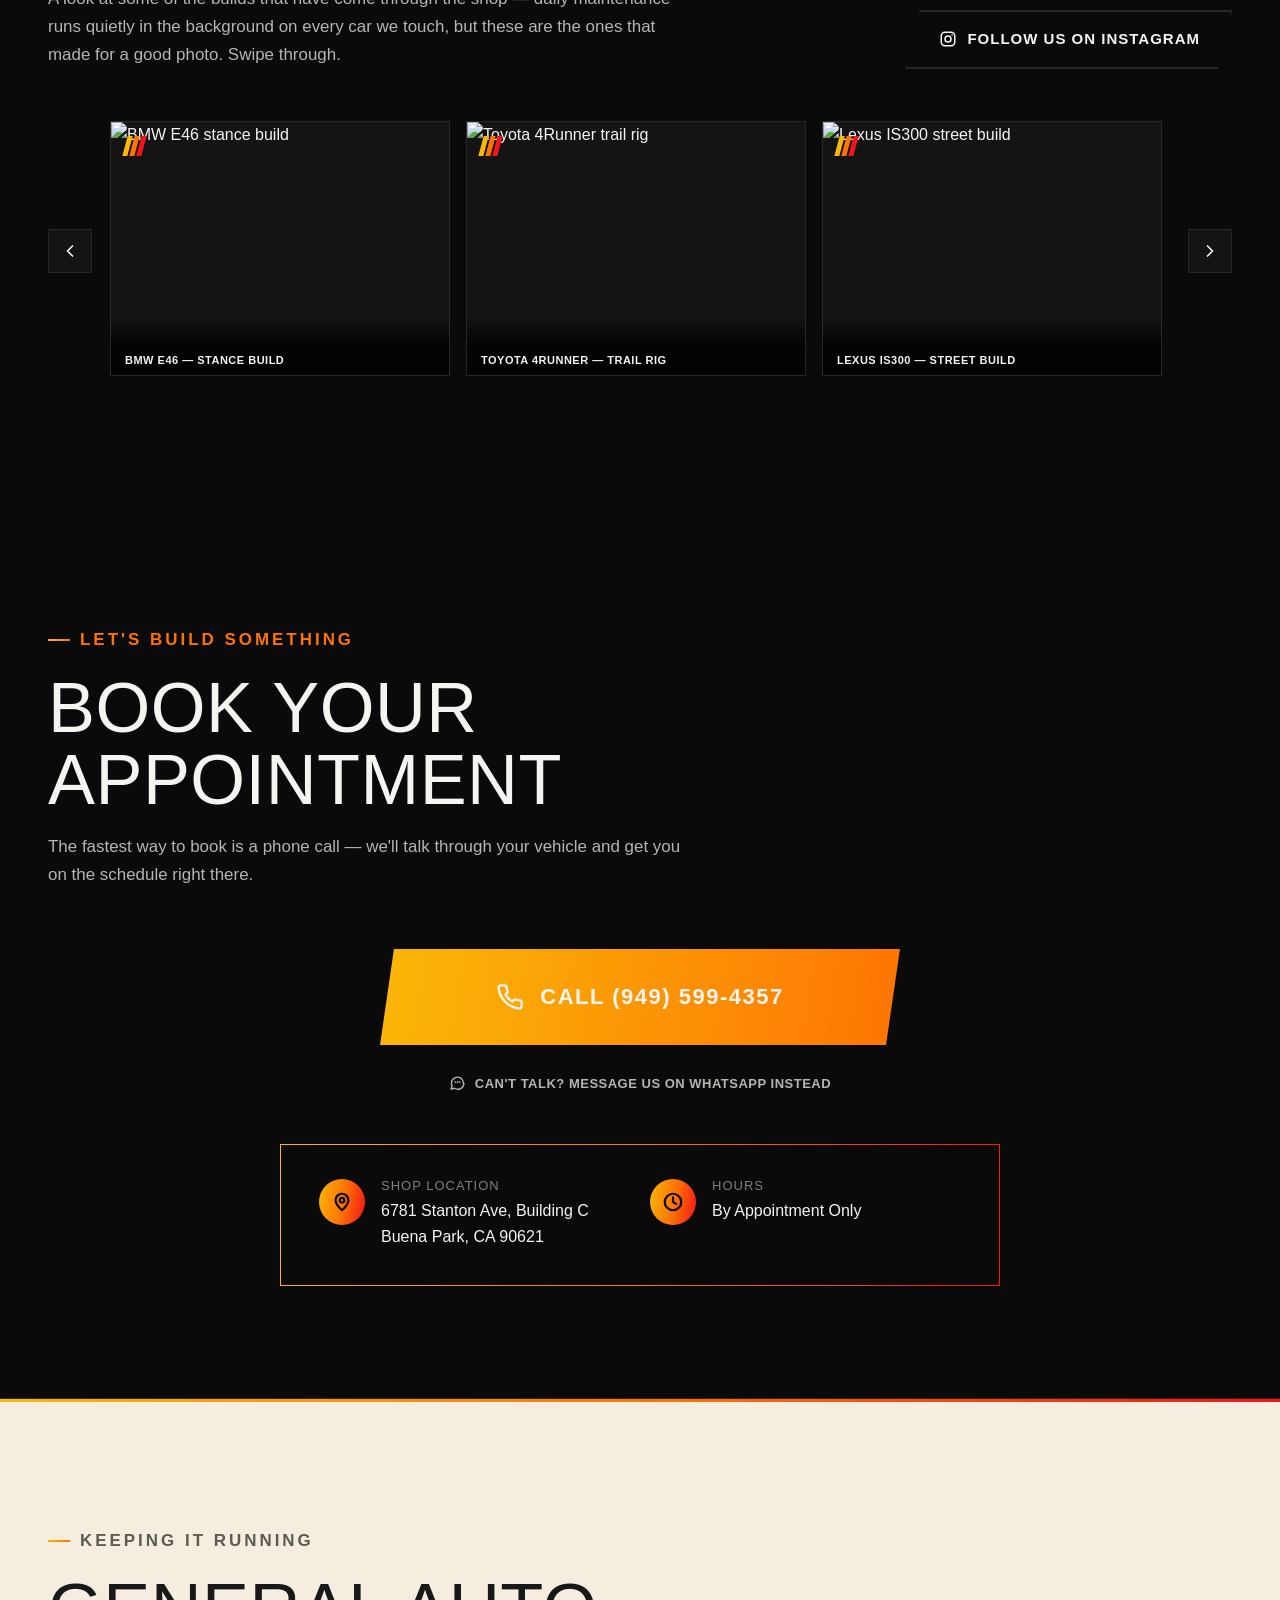
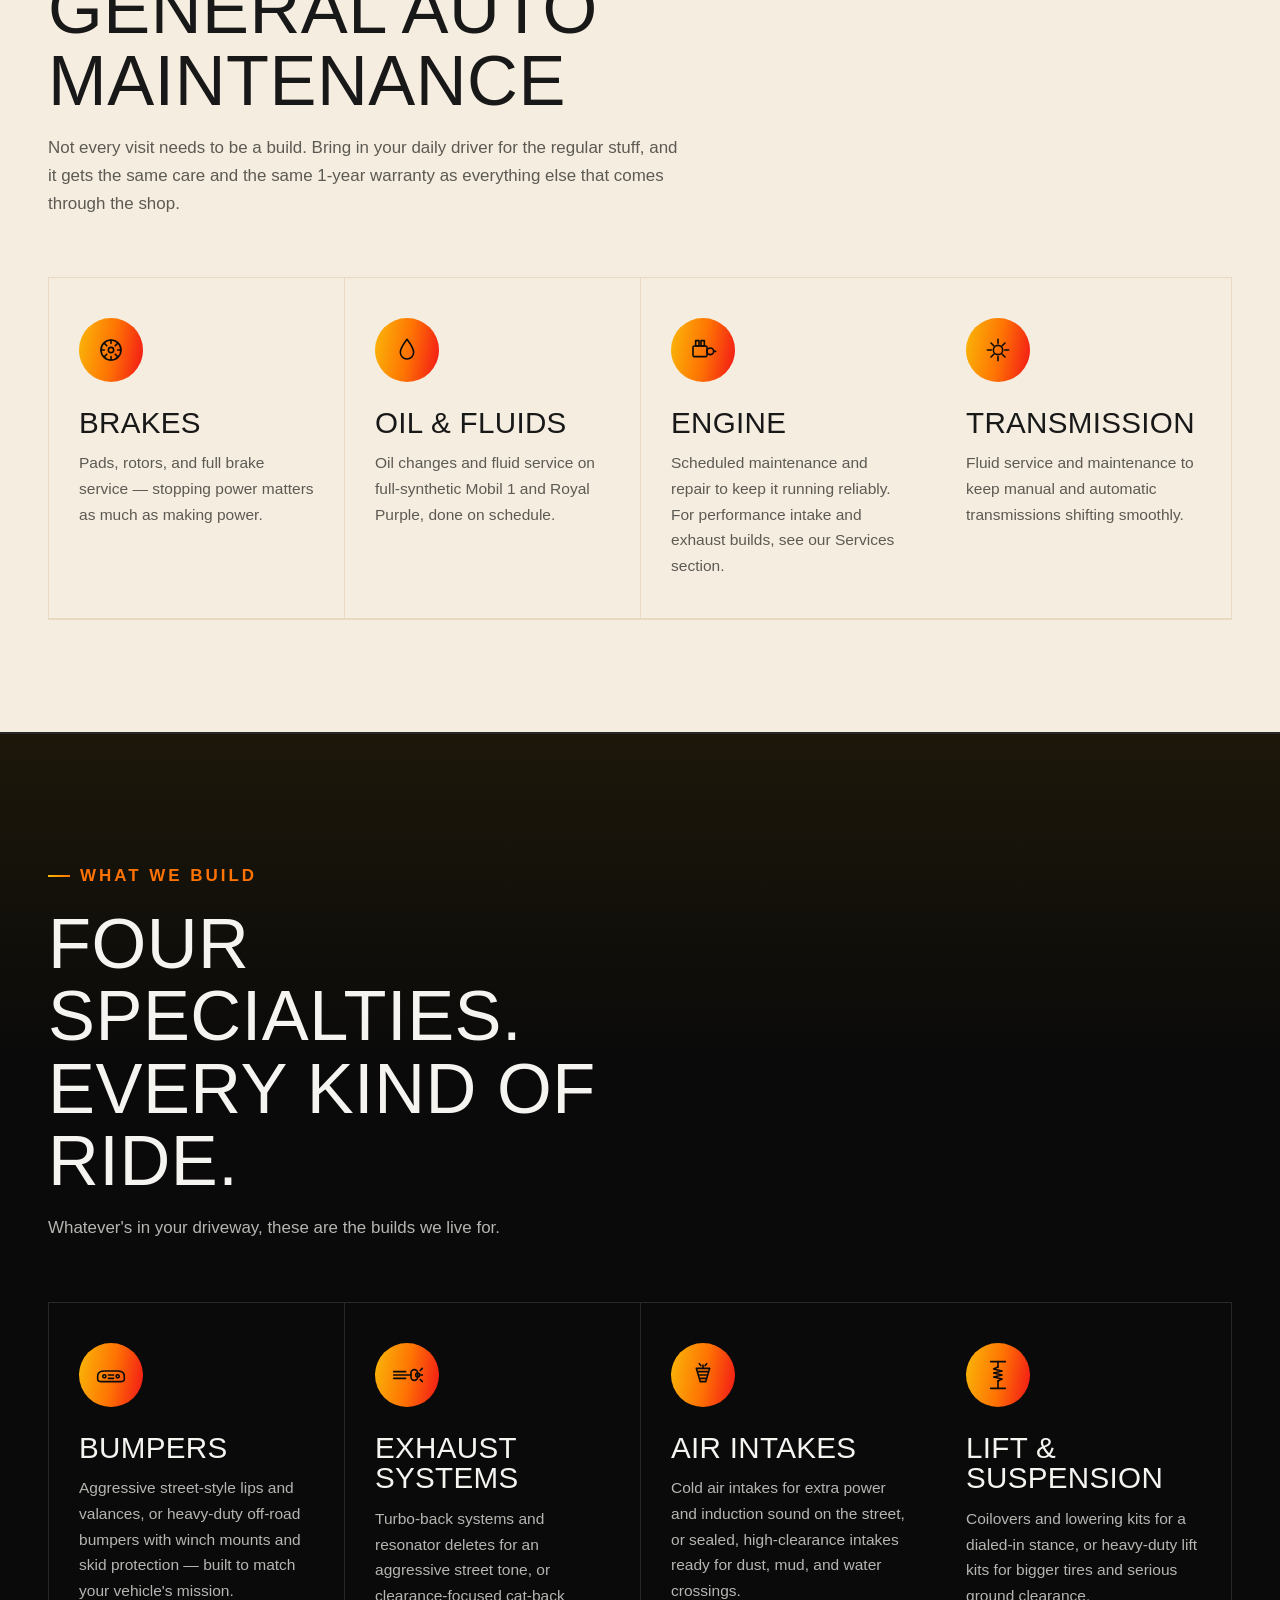
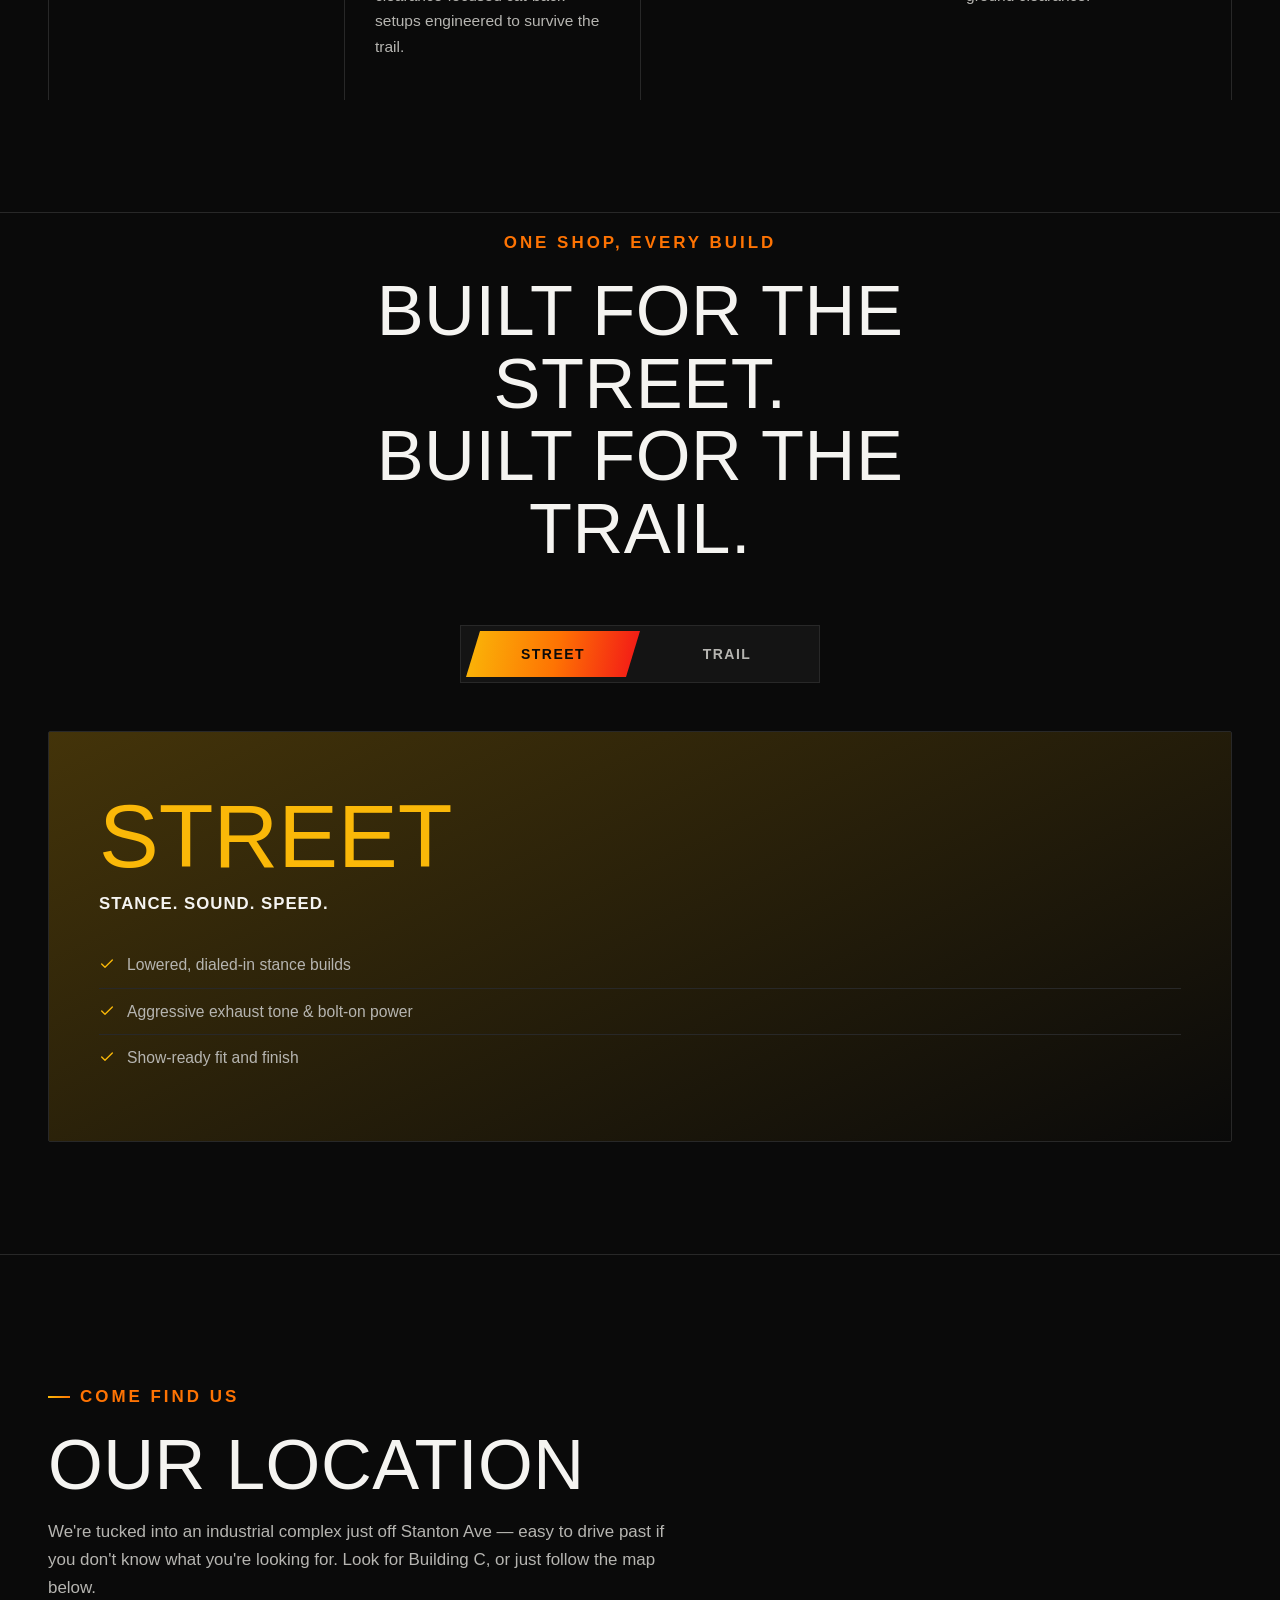
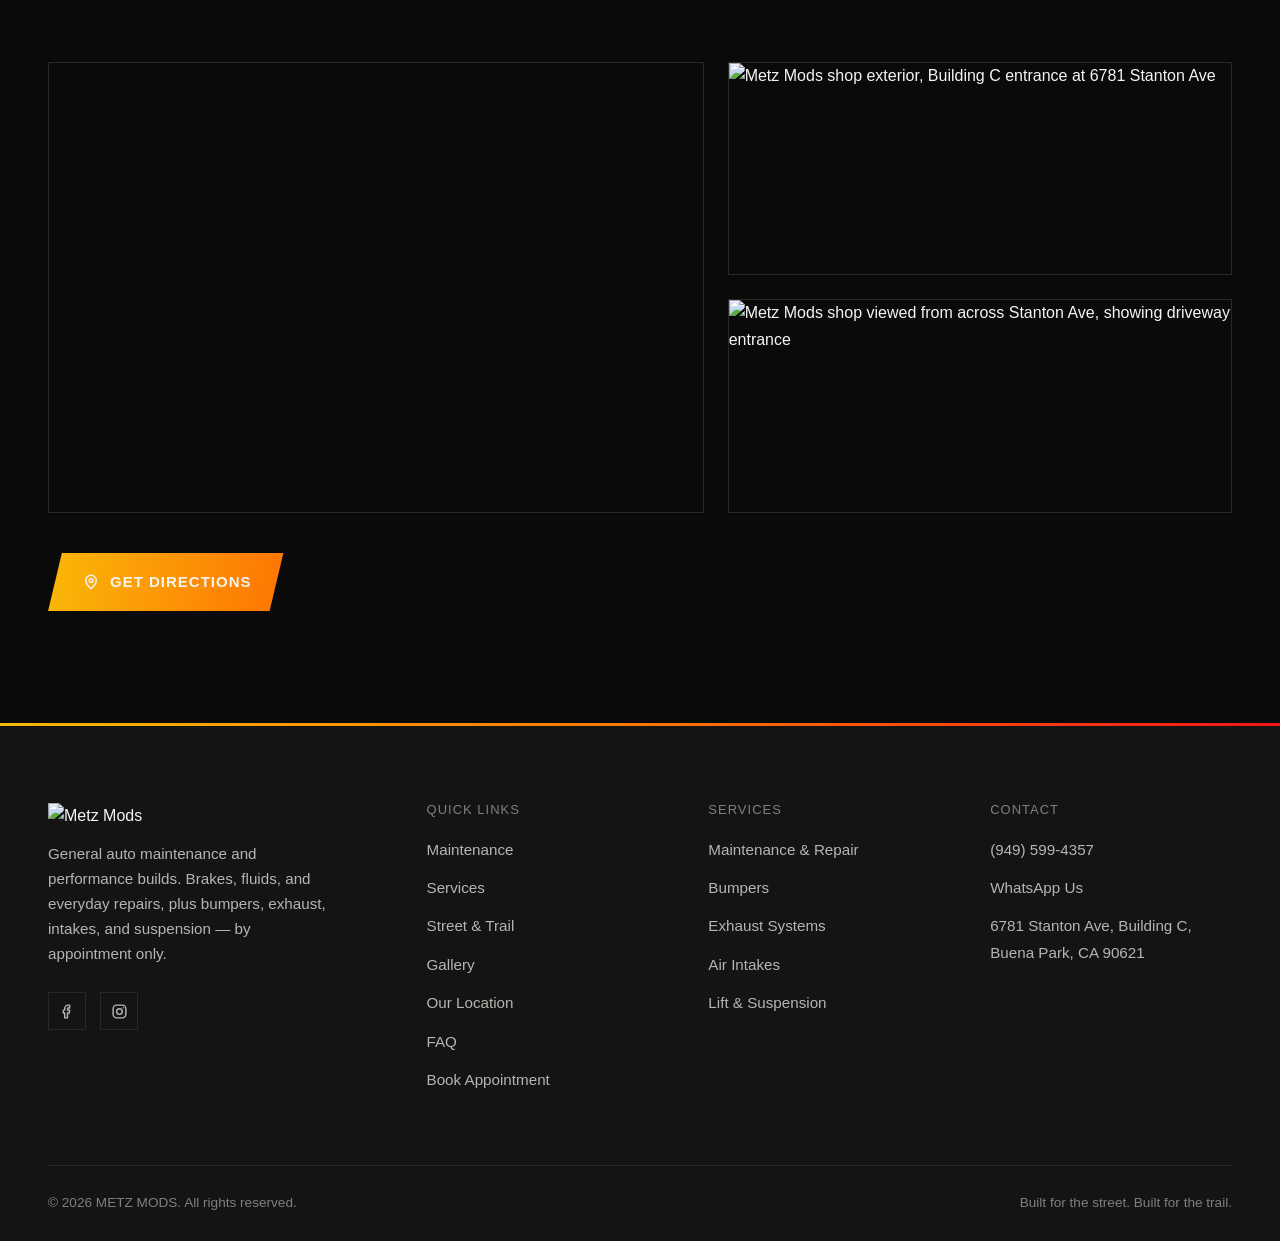
==== commit db07f66c: "Add files via upload" ====
--- a/index.html
+++ b/index.html
@@ -21,6 +21,8 @@
 <meta name="twitter:image" content="https://metzmods.com/og-image.png">
 <link rel="canonical" href="https://metzmods.com/">
 <link rel="icon" type="image/x-icon" href="/favicon.ico">
+<link rel="icon" type="image/png" sizes="48x48" href="/favicon-48x48.png">
+<link rel="icon" type="image/png" sizes="96x96" href="/favicon-96x96.png">
 <link rel="icon" type="image/png" sizes="32x32" href="/favicon-32x32.png">
 <link rel="icon" type="image/png" sizes="16x16" href="/favicon-16x16.png">
 <link rel="apple-touch-icon" sizes="180x180" href="/apple-touch-icon.png">
@@ -29,7 +31,7 @@
 <link rel="preconnect" href="https://fonts.googleapis.com">
 <link rel="preconnect" href="https://fonts.gstatic.com" crossorigin>
 <link href="https://fonts.googleapis.com/css2?family=Bebas+Neue&family=Barlow:ital,wght@0,400;0,500;0,600;0,700;1,600&family=Barlow+Condensed:wght@500;600;700&display=swap" rel="stylesheet">
-<link rel="stylesheet" href="styles.css?v=2">
+<link rel="stylesheet" href="styles.css?v=11">
 <script type="application/ld+json">
 {
   "@context": "https://schema.org",
@@ -115,17 +117,15 @@
 <header id="site-header">
   <div class="container">
     <nav aria-label="Main navigation">
-      <a href="#" class="brand" aria-label="Metz Mods home, scroll to top">
+      <a href="/" class="brand" aria-label="Metz Mods home, scroll to top">
         <img src="metz-logo.webp" alt="Metz Mods" class="brand-logo">
       </a>
       <div class="nav-backdrop" id="navBackdrop"></div>
       <div class="nav-links" id="navLinks">
         <button class="nav-toggle close-menu" id="closeMenu" aria-label="Close menu"><svg class="icon"><use href="#i-close"/></svg></button>
-        <a href="/#maintenance" data-nav>Maintenance</a>
-        <a href="/#services" data-nav>Services</a>
-        <a href="/#street-trail" data-nav>Street &amp; Trail</a>
+        <a href="/#maintenance" data-nav>Services</a>
         <a href="/#gallery" data-nav>Gallery</a>
-        <a href="/#contact" data-nav>Contact</a>
+        <a href="/location" data-nav>Location</a>
         <a href="/faq" data-nav>FAQ</a>
         <a href="/#contact" class="btn btn-primary" data-nav><svg class="icon"><use href="#i-calendar"/></svg>Book Appointment</a>
       </div>
@@ -167,31 +167,6 @@
         <button class="hero-dot" data-slide="1" aria-label="Slide 2 of 4" aria-current="false"></button>
         <button class="hero-dot" data-slide="2" aria-label="Slide 3 of 4" aria-current="false"></button>
         <button class="hero-dot" data-slide="3" aria-label="Slide 4 of 4" aria-current="false"></button>
-      </div>
-    </div>
-  </section>
-
-  <!-- ============ CONTACT / BOOKING ============ -->
-  <section id="contact">
-    <div class="container">
-      <div class="section-head reveal">
-        <p class="kicker">Let's Build Something</p>
-        <h2>Book Your Appointment</h2>
-        <p>The fastest way to book is a phone call — we'll talk through your vehicle and get you on the schedule right there.</p>
-      </div>
-      <div class="contact-primary reveal">
-        <a href="tel:+19495994357" class="btn btn-primary contact-call-btn">
-          <svg class="icon"><use href="#i-phone"/></svg>
-          Call (949) 599-4357
-        </a>
-        <a href="https://wa.me/19495994357?text=Hi%2C%20I%27d%20like%20to%20book%20an%20appointment%20at%20METZ%20MODS." class="contact-whatsapp-link" target="_blank" rel="noopener">
-          <svg class="icon"><use href="#i-whatsapp"/></svg>
-          Can't talk? Message us on WhatsApp instead
-        </a>
-      </div>
-      <div class="contact-info-strip reveal">
-        <div class="info-block"><div class="icon-badge"><svg><use href="#i-pin"/></svg></div><div><h4>Shop Location</h4><p><a href="https://share.google/p9b4TP9jarZmLQm4l" target="_blank" rel="noopener" style="color:inherit;">6781 Stanton Ave, Building C<br>Buena Park, CA 90621</a></p></div></div>
-        <div class="info-block"><div class="icon-badge"><svg><use href="#i-clock"/></svg></div><div><h4>Hours</h4><p>By Appointment Only</p></div></div>
       </div>
     </div>
   </section>
@@ -224,6 +199,32 @@
     </div>
   </section>
 
+
+  <!-- ============ CONTACT / BOOKING ============ -->
+  <section id="contact">
+    <div class="container">
+      <div class="section-head reveal">
+        <p class="kicker">Let's Build Something</p>
+        <h2>Book Your Appointment</h2>
+        <p>The fastest way to book is a phone call — we'll talk through your vehicle and get you on the schedule right there.</p>
+      </div>
+      <div class="contact-primary reveal">
+        <a href="tel:+19495994357" class="btn btn-primary contact-call-btn">
+          <svg class="icon"><use href="#i-phone"/></svg>
+          Call (949) 599-4357
+        </a>
+        <a href="https://wa.me/19495994357?text=Hi%2C%20I%27d%20like%20to%20book%20an%20appointment%20at%20METZ%20MODS." class="contact-whatsapp-link" target="_blank" rel="noopener">
+          <svg class="icon"><use href="#i-whatsapp"/></svg>
+          Can't talk? Message us on WhatsApp instead
+        </a>
+      </div>
+      <div class="contact-info-strip reveal">
+        <div class="info-block"><div class="icon-badge"><svg><use href="#i-pin"/></svg></div><div><h4>Shop Location</h4><p><a href="https://share.google/p9b4TP9jarZmLQm4l" target="_blank" rel="noopener" style="color:inherit;">6781 Stanton Ave, Building C<br>Buena Park, CA 90621</a></p></div></div>
+        <div class="info-block"><div class="icon-badge"><svg><use href="#i-clock"/></svg></div><div><h4>Hours</h4><p>By Appointment Only</p></div></div>
+      </div>
+    </div>
+  </section>
+
   <!-- ============ MAINTENANCE & REPAIR ============ -->
   <section id="maintenance" style="border-top:1px solid var(--border);border-bottom:1px solid var(--border);">
     <div class="container">
@@ -321,6 +322,29 @@
             <li style="--i:2"><svg class="icon"><use href="#i-check"/></svg>Backcountry-ready reliability</li>
           </ul>
         </div>
+      </div>
+    </div>
+  </section>
+
+  <!-- ============ LOCATION ============ -->
+  <section id="location" style="border-top:1px solid var(--border);">
+    <div class="container">
+      <div class="section-head reveal">
+        <p class="kicker">Come Find Us</p>
+        <h2>Our Location</h2>
+        <p>We're tucked into an industrial complex just off Stanton Ave — easy to drive past if you don't know what you're looking for. Look for Building C, or just follow the map below.</p>
+      </div>
+      <div class="location-grid reveal">
+        <div class="location-map">
+          <iframe src="https://www.google.com/maps?q=6781+Stanton+Ave+Building+C+Buena+Park+CA+90621&output=embed" width="100%" height="100%" style="border:0;" allowfullscreen loading="lazy" referrerpolicy="no-referrer-when-downgrade" title="Map showing Metz Mods location at 6781 Stanton Ave, Building C, Buena Park, CA"></iframe>
+        </div>
+        <div class="location-photos">
+          <div class="location-photo" tabindex="0" role="button" aria-label="Open photo of Building C entrance"><img src="location-corner-view.webp" alt="Metz Mods shop exterior, Building C entrance at 6781 Stanton Ave" data-caption="Building C — Main Entrance" loading="lazy" decoding="async"></div>
+          <div class="location-photo" tabindex="0" role="button" aria-label="Open photo of shop viewed from Stanton Ave"><img src="location-street-view.webp" alt="Metz Mods shop viewed from across Stanton Ave, showing driveway entrance" data-caption="Approaching from Stanton Ave" loading="lazy" decoding="async"></div>
+        </div>
+      </div>
+      <div class="location-actions reveal">
+        <a href="https://www.google.com/maps/dir/?api=1&destination=6781+Stanton+Ave+Buena+Park+CA+90621" target="_blank" rel="noopener" class="btn btn-primary"><svg class="icon"><use href="#i-pin"/></svg>Get Directions</a>
       </div>
     </div>
   </section>
@@ -343,7 +367,7 @@
   <div class="container">
     <div class="footer-top">
       <div class="footer-brand">
-        <a href="#" class="brand" aria-label="Metz Mods home, scroll to top">
+        <a href="/" class="brand" aria-label="Metz Mods home, scroll to top">
           <img src="metz-logo.webp" alt="Metz Mods" class="brand-logo">
         </a>
         <p>General auto maintenance and performance builds. Brakes, fluids, and everyday repairs, plus bumpers, exhaust, intakes, and suspension — by appointment only.</p>
@@ -360,6 +384,7 @@
           <li><a href="/#services">Services</a></li>
           <li><a href="/#street-trail">Street &amp; Trail</a></li>
           <li><a href="/#gallery">Gallery</a></li>
+          <li><a href="/location">Our Location</a></li>
           <li><a href="/faq">FAQ</a></li>
           <li><a href="/#contact">Book Appointment</a></li>
         </ul>
@@ -393,6 +418,6 @@
 
 <div class="float-book" id="floatBook"><a href="tel:+19495994357" class="btn btn-primary"><svg class="icon"><use href="#i-phone"/></svg>Call Now</a></div>
 
-<script src="script.js?v=2" defer></script>
+<script src="script.js?v=11" defer></script>
 </body>
 </html>
--- a/styles.css
+++ b/styles.css
@@ -104,9 +104,9 @@
 @media (max-width:520px){.utility-bar{display:none;}}
 
 /* ============ HEADER / NAV ============ */
-header{position:sticky;top:0;z-index:100;background:rgba(10,10,10,.88);backdrop-filter:blur(10px);border-bottom:1px solid var(--border);transition:box-shadow .3s;}
+header{position:sticky;top:0;z-index:100;background:rgba(10,10,10,.96);border-bottom:1px solid var(--border);transition:box-shadow .3s;}
 header.scrolled{box-shadow:0 10px 30px -12px rgba(0,0,0,.6);}
-nav{display:flex;align-items:center;justify-content:space-between;gap:24px;height:80px;}
+header nav{display:flex;align-items:center;justify-content:space-between;gap:24px;height:80px;}
 .brand{display:flex;align-items:center;flex-shrink:0;}
 .brand-logo{width:220px;aspect-ratio:1722/141;height:auto;display:block;}
 @media (max-width:480px){.brand-logo{width:170px;}}
@@ -119,9 +119,9 @@
 .nav-cta{display:flex;align-items:center;gap:18px;flex-shrink:0;}
 .nav-toggle{display:none;width:44px;height:44px;align-items:center;justify-content:center;color:var(--white);}
 @media (max-width:900px){
-  .nav-backdrop{position:fixed;inset:0;background:rgba(0,0,0,.55);opacity:0;pointer-events:none;transition:opacity .35s ease;z-index:98;}
+  .nav-backdrop{position:fixed;top:0;right:0;bottom:0;left:0;background:rgba(0,0,0,.72);opacity:0;pointer-events:none;transition:opacity .35s ease;z-index:101;backdrop-filter:blur(2px);-webkit-backdrop-filter:blur(2px);}
   .nav-backdrop.show{opacity:1;pointer-events:auto;}
-  .nav-links{display:flex;position:fixed;top:0;right:0;height:100vh;height:100svh;width:min(78vw,320px);background:var(--charcoal);flex-direction:column;justify-content:flex-start;align-items:flex-start;gap:18px;padding:28px 24px;overflow-y:auto;-webkit-overflow-scrolling:touch;box-shadow:-20px 0 40px rgba(0,0,0,.4);transform:translateX(100%);visibility:hidden;pointer-events:none;transition:transform .35s ease,visibility 0s linear .35s;border-left:1px solid var(--border);z-index:99;}
+  .nav-links{display:flex;position:fixed;top:0;right:0;bottom:0;width:min(78vw,320px);background:var(--charcoal);flex-direction:column;justify-content:flex-start;align-items:flex-start;gap:18px;padding:28px 24px;overflow-y:auto;-webkit-overflow-scrolling:touch;box-shadow:-20px 0 40px rgba(0,0,0,.4);transform:translateX(100%);visibility:hidden;pointer-events:none;transition:transform .35s ease,visibility 0s linear .35s;border-left:1px solid var(--border);z-index:102;}
   .nav-links.open{transform:translateX(0);visibility:visible;pointer-events:auto;transition:transform .35s ease,visibility 0s linear 0s;}
   .nav-links a:not(.btn){font-size:16px;}
   .nav-links .btn{display:inline-flex;margin-top:8px;}
@@ -369,6 +369,24 @@
 .info-block h4{font-family:var(--font-label);text-transform:uppercase;letter-spacing:1px;font-size:13px;color:var(--gray-dim);margin-bottom:5px;}
 .info-block p{color:var(--white);font-size:1rem;overflow-wrap:break-word;}
 @media (max-width:700px){.contact-info-strip{grid-template-columns:1fr;gap:26px;}}
+
+/* ============ LOCATION ============ */
+.location-grid{display:grid;grid-template-columns:1.3fr 1fr;gap:24px;margin-bottom:40px;}
+.location-map{position:relative;aspect-ratio:16/11;border:1px solid var(--border);overflow:hidden;}
+.location-map iframe{width:100%;height:100%;display:block;filter:grayscale(.25) contrast(1.08);}
+.location-photos{display:grid;grid-template-rows:1fr 1fr;gap:24px;}
+.location-photo{position:relative;overflow:hidden;border:1px solid var(--border);transition:box-shadow .35s ease;cursor:zoom-in;}
+.location-photo img{width:100%;height:100%;object-fit:cover;display:block;transition:transform .6s cubic-bezier(.4,0,.2,1);}
+.location-photo:hover{box-shadow:0 0 0 2px var(--orange),0 0 28px -4px var(--orange-a40);}
+.location-photo:hover img{transform:scale(1.06);}
+.location-photo:focus-visible{outline:2px solid var(--yellow);outline-offset:3px;}
+.location-actions{display:flex;gap:16px;flex-wrap:wrap;}
+@media (max-width:800px){
+  .location-grid{grid-template-columns:1fr;gap:20px;}
+  .location-map{aspect-ratio:16/10;}
+  .location-photos{grid-template-rows:none;grid-template-columns:1fr 1fr;gap:12px;}
+  .location-photo{aspect-ratio:1/1;}
+}
 @media (max-width:480px){.contact-call-btn{font-size:16px;padding:22px 18px;}}
 
 /* ============ FOOTER ============ */
@@ -380,13 +398,17 @@
 .footer-social a{width:38px;height:38px;border:1px solid var(--border);display:flex;align-items:center;justify-content:center;color:var(--gray);transition:color .2s,background .2s,border-color .2s;}
 .footer-social a:hover{color:var(--black);background:var(--gradient);border-color:transparent;}
 .footer-social .icon{width:17px;height:17px;}
-.footer-col h4{font-family:var(--font-label);text-transform:uppercase;letter-spacing:1px;font-size:13px;color:var(--gray-dim);margin-bottom:20px;}
+.footer-col h4{font-family:var(--font-label);text-transform:uppercase;letter-spacing:1px;font-size:13px;color:var(--gray-dim);margin:0 0 20px;}
 .footer-col ul li{margin-bottom:12px;}
 .footer-col a{color:var(--gray);font-size:.95rem;transition:color .2s;}
 .footer-col a:hover{color:var(--yellow);}
 .footer-bottom{border-top:1px solid var(--border);padding:26px 0;display:flex;flex-wrap:wrap;justify-content:space-between;gap:10px;font-size:.85rem;color:var(--gray-dim);}
 @media (max-width:800px){.footer-top{grid-template-columns:1fr 1fr;}}
-@media (max-width:520px){.footer-top{grid-template-columns:1fr;gap:36px;}}
+@media (max-width:520px){
+  .footer-top{grid-template-columns:1fr;gap:0;}
+  .footer-col{padding:32px 0;border-top:1px solid var(--border);}
+  .footer-brand{padding-bottom:32px;}
+}
 
 /* ============ FLOATING BOOK BUTTON ============ */
 .float-book{position:fixed;bottom:26px;right:26px;z-index:90;opacity:0;pointer-events:none;}
@@ -394,6 +416,7 @@
 .float-book.hide{animation:float-slide-out .3s ease forwards;}
 .float-book .btn{box-shadow:0 10px 30px -8px rgba(0,0,0,.7),0 0 0 0 transparent;}
 .float-book.show .btn{animation:float-pulse-glow 3s ease 1s infinite;}
+.menu-open .float-book{opacity:0!important;pointer-events:none!important;animation:none!important;}
 @keyframes float-bounce-in{0%{opacity:0;transform:translateY(24px) scale(.85);}60%{opacity:1;transform:translateY(-6px) scale(1.05);}80%{transform:translateY(3px) scale(.98);}100%{transform:translateY(0) scale(1);}}
 @keyframes float-slide-out{to{opacity:0;transform:translateY(12px) scale(.95);}}
 @keyframes float-pulse-glow{0%,100%{box-shadow:0 10px 30px -8px rgba(0,0,0,.7),0 0 0 0 transparent;}50%{box-shadow:0 10px 30px -8px rgba(0,0,0,.7),0 0 0 6px var(--orange-a18);}}
@@ -410,24 +433,14 @@
 
 /* Gradient headline shimmer — "Real Performance." catches the light */
 .gradient-text{
-  background: linear-gradient(90deg,
-    #f21418 0%,
-    #fe7303 15%,
-    #fab808 30%,
-    #fff6c0 44%,
-    #ffd000 50%,
-    #fff6c0 56%,
-    #fab808 70%,
-    #fe7303 85%,
-    #f21418 100%
-  );
-  background-size: 250% 100%;
-  background-position: 50% 50%;
-  -webkit-background-clip: text;
-  background-clip: text;
-  -webkit-text-fill-color: transparent;
-  color: transparent;
-  will-change: background-position;
+  background:var(--gradient);
+  background-size:200% 100%;
+  background-position:50% 50%;
+  -webkit-background-clip:text;
+  background-clip:text;
+  -webkit-text-fill-color:transparent;
+  color:transparent;
+  will-change:background-position;
 }
 
 /* Icon badge mechanical spin on service card hover */
